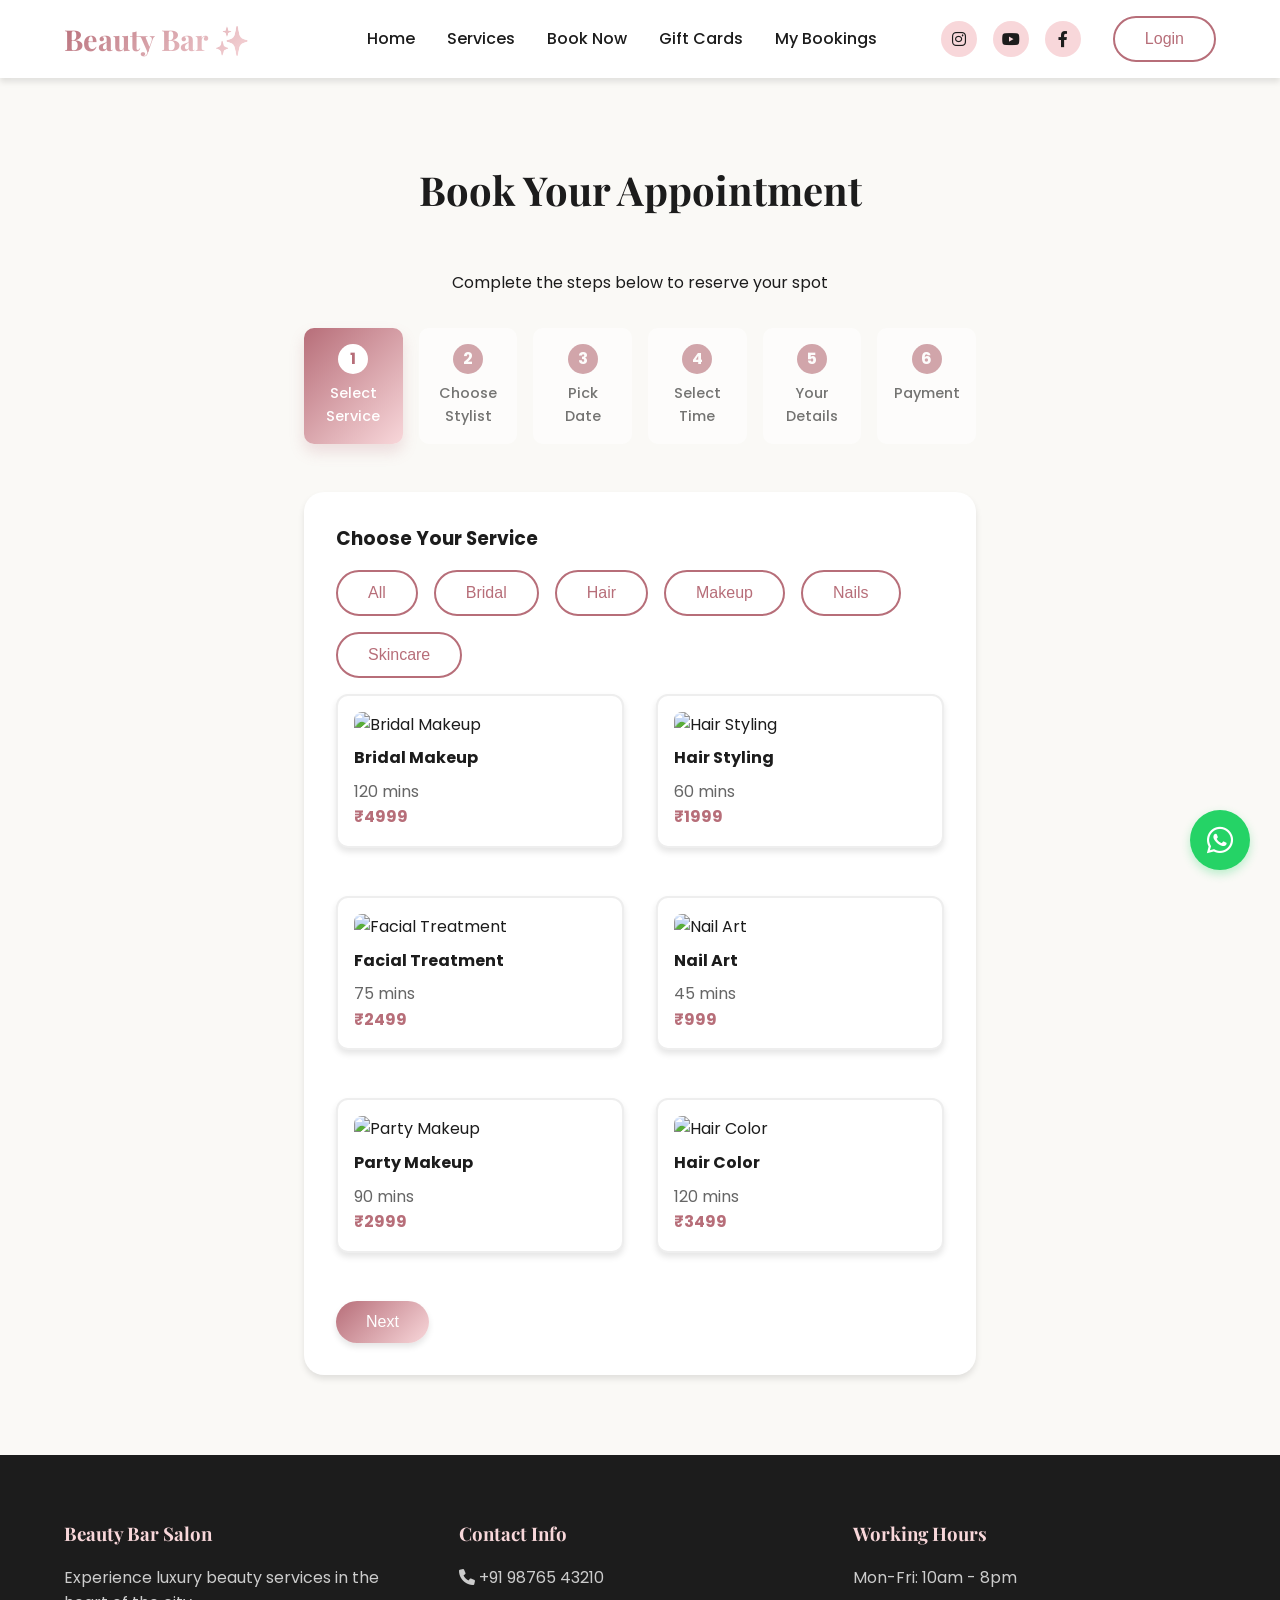
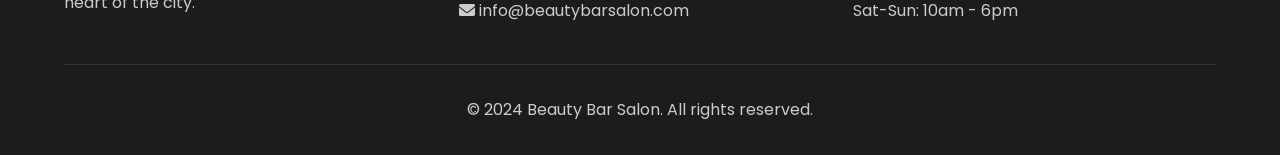
==== booking.html @ b2d7ed50 "Add booking page for appointment scheduling" ====
<!DOCTYPE html>
<html lang="en">
<head>
    <meta charset="UTF-8">
    <meta name="viewport" content="width=device-width, initial-scale=1.0">
    <title>Book Appointment - Beauty Bar Salon</title>
    <link rel="stylesheet" href="css/style.css">
    <link href="https://fonts.googleapis.com/css2?family=Playfair+Display:wght@400;700;900&family=Poppins:wght@300;400;500;600;700&display=swap" rel="stylesheet">
    <link rel="stylesheet" href="https://cdnjs.cloudflare.com/ajax/libs/font-awesome/6.0.0/css/all.min.css">
    <style>
        /* Additional booking page styles */
        .booking-steps {
            display: flex;
            justify-content: space-between;
            margin-bottom: 3rem;
            flex-wrap: wrap;
            gap: 1rem;
        }
        
        .step {
            flex: 1;
            text-align: center;
            padding: 1rem;
            background: white;
            border-radius: 10px;
            position: relative;
            cursor: pointer;
            transition: all 0.3s;
            opacity: 0.6;
        }
        
        .step.active {
            opacity: 1;
            background: var(--gradient);
            color: white;
            box-shadow: var(--shadow-hover);
        }
        
        .step.completed {
            opacity: 1;
            background: #4CAF50;
            color: white;
        }
        
        .step-number {
            width: 30px;
            height: 30px;
            background: var(--primary);
            border-radius: 50%;
            display: inline-flex;
            align-items: center;
            justify-content: center;
            margin-bottom: 0.5rem;
            color: white;
            font-weight: bold;
        }
        
        .step.active .step-number {
            background: white;
            color: var(--primary);
        }
        
        .step-title {
            font-size: 0.9rem;
            font-weight: 500;
        }
        
        .booking-content {
            background: white;
            padding: 2rem;
            border-radius: 20px;
            box-shadow: var(--shadow);
        }
        
        .step-panel {
            display: none;
        }
        
        .step-panel.active {
            display: block;
        }
        
        .service-card {
            border: 2px solid #eee;
            border-radius: 12px;
            padding: 1rem;
            margin-bottom: 1rem;
            cursor: pointer;
            transition: all 0.3s;
        }
        
        .service-card.selected {
            border-color: var(--primary);
            background: var(--secondary);
        }
        
        .service-card:hover {
            transform: translateX(5px);
            border-color: var(--primary);
        }
        
        .staff-card {
            display: flex;
            align-items: center;
            gap: 1rem;
            border: 2px solid #eee;
            border-radius: 12px;
            padding: 1rem;
            margin-bottom: 1rem;
            cursor: pointer;
            transition: all 0.3s;
        }
        
        .staff-card.selected {
            border-color: var(--primary);
            background: var(--secondary);
        }
        
        .staff-card img {
            width: 60px;
            height: 60px;
            border-radius: 50%;
            object-fit: cover;
        }
        
        .time-slots {
            display: grid;
            grid-template-columns: repeat(auto-fill, minmax(100px, 1fr));
            gap: 0.5rem;
            margin-top: 1rem;
        }
        
        .time-slot {
            padding: 10px;
            text-align: center;
            border: 1px solid #ddd;
            border-radius: 8px;
            cursor: pointer;
            transition: all 0.3s;
        }
        
        .time-slot.available {
            background: var(--secondary);
            border-color: var(--primary);
        }
        
        .time-slot.selected {
            background: var(--primary);
            color: white;
        }
        
        .time-slot.booked {
            background: #f0f0f0;
            color: #999;
            cursor: not-allowed;
            text-decoration: line-through;
        }
        
        .booking-summary {
            background: var(--secondary);
            padding: 1.5rem;
            border-radius: 12px;
            margin-top: 2rem;
        }
        
        .nav-buttons {
            display: flex;
            justify-content: space-between;
            margin-top: 2rem;
        }
        
        .calendar {
            display: grid;
            grid-template-columns: repeat(7, 1fr);
            gap: 0.5rem;
            margin-top: 1rem;
        }
        
        .calendar-day {
            text-align: center;
            padding: 10px;
            border: 1px solid #ddd;
            border-radius: 8px;
            cursor: pointer;
        }
        
        .calendar-day.disabled {
            background: #f0f0f0;
            color: #999;
            cursor: not-allowed;
        }
        
        .calendar-day.selected {
            background: var(--primary);
            color: white;
        }
        
        .calendar-day.available {
            background: var(--secondary);
            border-color: var(--primary);
        }
        
        @media (max-width: 768px) {
            .booking-steps {
                flex-direction: column;
            }
            
            .step {
                display: flex;
                align-items: center;
                gap: 1rem;
            }
            
            .staff-card {
                flex-direction: column;
                text-align: center;
            }
        }
    </style>
</head>
<body>
    <nav class="navbar">
        <a href="index.html" class="logo">Beauty Bar ✨</a>
        <div class="nav-links">
            <a href="index.html">Home</a>
            <a href="index.html#services">Services</a>
            <a href="booking.html">Book Now</a>
            <a href="gift-card.html">Gift Cards</a>
            <a href="history.html">My Bookings</a>
            <div class="social-nav">
                <a href="#" class="social-icon"><i class="fab fa-instagram"></i></a>
                <a href="#" class="social-icon"><i class="fab fa-youtube"></i></a>
                <a href="#" class="social-icon"><i class="fab fa-facebook-f"></i></a>
            </div>
            <button class="btn btn-outline" id="loginBtn">Login</button>
        </div>
    </nav>

    <a href="https://wa.me/1234567890?text=Hello%20Beauty%20Bar%20Salon%2C%20I%20want%20to%20book%20an%20appointment" class="whatsapp-float" target="_blank">
        <i class="fab fa-whatsapp"></i>
    </a>

    <section class="booking-section">
        <h2 class="section-title">Book Your Appointment</h2>
        <p style="text-align: center; margin-bottom: 2rem;">Complete the steps below to reserve your spot</p>

        <div class="booking-steps">
            <div class="step active" data-step="1">
                <div class="step-number">1</div>
                <div class="step-title">Select Service</div>
            </div>
            <div class="step" data-step="2">
                <div class="step-number">2</div>
                <div class="step-title">Choose Stylist</div>
            </div>
            <div class="step" data-step="3">
                <div class="step-number">3</div>
                <div class="step-title">Pick Date</div>
            </div>
            <div class="step" data-step="4">
                <div class="step-number">4</div>
                <div class="step-title">Select Time</div>
            </div>
            <div class="step" data-step="5">
                <div class="step-number">5</div>
                <div class="step-title">Your Details</div>
            </div>
            <div class="step" data-step="6">
                <div class="step-number">6</div>
                <div class="step-title">Payment</div>
            </div>
        </div>

        <div class="booking-content">
            <!-- Step 1: Service Selection -->
            <div class="step-panel active" id="step1">
                <h3>Choose Your Service</h3>
                <div class="service-categories" style="display: flex; gap: 1rem; margin: 1rem 0; flex-wrap: wrap;">
                    <button class="btn btn-outline category-filter active" data-category="all">All</button>
                    <button class="btn btn-outline category-filter" data-category="Bridal">Bridal</button>
                    <button class="btn btn-outline category-filter" data-category="Hair">Hair</button>
                    <button class="btn btn-outline category-filter" data-category="Makeup">Makeup</button>
                    <button class="btn btn-outline category-filter" data-category="Nails">Nails</button>
                    <button class="btn btn-outline category-filter" data-category="Skincare">Skincare</button>
                </div>
                <div id="services-list" class="services-grid"></div>
            </div>

            <!-- Step 2: Staff Selection -->
            <div class="step-panel" id="step2">
                <h3>Choose Your Stylist</h3>
                <div id="staff-list"></div>
            </div>

            <!-- Step 3: Date Selection -->
            <div class="step-panel" id="step3">
                <h3>Select Date</h3>
                <div id="calendar" class="calendar"></div>
            </div>

            <!-- Step 4: Time Selection -->
            <div class="step-panel" id="step4">
                <h3>Select Time Slot</h3>
                <div id="time-slots" class="time-slots"></div>
            </div>

            <!-- Step 5: Customer Details -->
            <div class="step-panel" id="step5">
                <h3>Your Information</h3>
                <form id="customer-form">
                    <div class="form-group">
                        <label>Full Name</label>
                        <input type="text" class="form-control" id="customer-name" required>
                    </div>
                    <div class="form-group">
                        <label>Email</label>
                        <input type="email" class="form-control" id="customer-email" required>
                    </div>
                    <div class="form-group">
                        <label>Phone Number</label>
                        <input type="tel" class="form-control" id="customer-phone" required>
                    </div>
                    <div class="form-group">
                        <label>Special Requests (Optional)</label>
                        <textarea class="form-control" id="customer-notes" rows="3"></textarea>
                    </div>
                </form>
            </div>

            <!-- Step 6: Payment & Summary -->
            <div class="step-panel" id="step6">
                <h3>Booking Summary</h3>
                <div id="booking-summary" class="booking-summary"></div>
                <div class="form-group" style="margin-top: 1rem;">
                    <label>
                        <input type="checkbox" id="terms"> I agree to the terms and conditions
                    </label>
                </div>
                <button class="btn btn-primary" id="pay-btn" style="width: 100%; margin-top: 1rem;" disabled>
                    Pay 30% Advance & Confirm Booking
                </button>
            </div>

            <div class="nav-buttons">
                <button class="btn btn-outline" id="prev-btn" style="display: none;">Previous</button>
                <button class="btn btn-primary" id="next-btn">Next</button>
            </div>
        </div>
    </section>

    <footer class="footer">
        <div class="footer-content">
            <div class="footer-section">
                <h3>Beauty Bar Salon</h3>
                <p>Experience luxury beauty services in the heart of the city.</p>
            </div>
            <div class="footer-section">
                <h3>Contact Info</h3>
                <p><i class="fas fa-phone"></i> +91 98765 43210</p>
                <p><i class="fas fa-envelope"></i> info@beautybarsalon.com</p>
            </div>
            <div class="footer-section">
                <h3>Working Hours</h3>
                <p>Mon-Fri: 10am - 8pm</p>
                <p>Sat-Sun: 10am - 6pm</p>
            </div>
        </div>
        <div class="copyright">
            <p>&copy; 2024 Beauty Bar Salon. All rights reserved.</p>
        </div>
    </footer>

    <script>
        // Sample Data
        const services = [
            { id: 1, name: "Bridal Makeup", category: "Bridal", price: 4999, duration: 120, image: "https://images.unsplash.com/photo-1487412720507-e7ab37603c6f?w=400" },
            { id: 2, name: "Hair Styling", category: "Hair", price: 1999, duration: 60, image: "https://images.unsplash.com/photo-1562322140-8baeececf3df?w=400" },
            { id: 3, name: "Facial Treatment", category: "Skincare", price: 2499, duration: 75, image: "https://images.unsplash.com/photo-1570172619644-dfd03ed5d881?w=400" },
            { id: 4, name: "Nail Art", category: "Nails", price: 999, duration: 45, image: "https://images.unsplash.com/photo-1604654894610-df63bc536371?w=400" },
            { id: 5, name: "Party Makeup", category: "Makeup", price: 2999, duration: 90, image: "https://images.unsplash.com/photo-1531746020798-e6953c6e8e04?w=400" },
            { id: 6, name: "Hair Color", category: "Hair", price: 3499, duration: 120, image: "https://images.unsplash.com/photo-1519699047748-de8e457a634e?w=400" }
        ];

        const staff = [
            { id: 1, name: "Priya Sharma", position: "Senior Makeup Artist", specialty: "Bridal", image: "https://images.unsplash.com/photo-1494790108777-223fd4f5603d?w=200", services: [1, 5] },
            { id: 2, name: "Anjali Desai", position: "Hair Stylist", specialty: "Hair Color", image: "https://images.unsplash.com/photo-1534528741775-53994a69daeb?w=200", services: [2, 6] },
            { id: 3, name: "Meera Kapoor", position: "Skincare Expert", specialty: "Facial", image: "https://images.unsplash.com/photo-1517365830460-955ce3ccd263?w=200", services: [3] },
            { id: 4, name: "Riya Mehta", position: "Nail Artist", specialty: "Nail Art", image: "https://images.unsplash.com/photo-1438761681033-6461ffad8d80?w=200", services: [4] }
        ];

        let bookingData = {
            service: null,
            staff: null,
            date: null,
            time: null,
            customer: null
        };

        let currentStep = 1;

        // Load services
        function loadServices(category = 'all') {
            const filtered = category === 'all' ? services : services.filter(s => s.category === category);
            const container = document.getElementById('services-list');
            container.innerHTML = filtered.map(service => `
                <div class="service-card" onclick="selectService(${service.id})" data-id="${service.id}">
                    <img src="${service.image}" alt="${service.name}" style="width: 100%; height: 200px; object-fit: cover; border-radius: 8px;">
                    <h4 style="margin: 0.5rem 0;">${service.name}</h4>
                    <p style="color: #666;">${service.duration} mins</p>
                    <p style="color: var(--primary); font-weight: bold;">₹${service.price}</p>
                </div>
            `).join('');
        }

        function selectService(serviceId) {
            bookingData.service = services.find(s => s.id === serviceId);
            document.querySelectorAll('.service-card').forEach(card => {
                card.classList.remove('selected');
                if (card.dataset.id == serviceId) card.classList.add('selected');
            });
        }

        // Load staff
        function loadStaff() {
            const container = document.getElementById('staff-list');
            container.innerHTML = staff.map(s => `
                <div class="staff-card" onclick="selectStaff(${s.id})" data-id="${s.id}">
                    <img src="${s.image}" alt="${s.name}">
                    <div>
                        <h4>${s.name}</h4>
                        <p>${s.position}</p>
                        <p style="color: var(--primary);">Specialty: ${s.specialty}</p>
                    </div>
                </div>
            `).join('');
        }

        function selectStaff(staffId) {
            bookingData.staff = staff.find(s => s.id === staffId);
            document.querySelectorAll('.staff-card').forEach(card => {
                card.classList.remove('selected');
                if (card.dataset.id == staffId) card.classList.add('selected');
            });
        }

        // Load calendar
        function loadCalendar() {
            const today = new Date();
            const daysInMonth = new Date(today.getFullYear(), today.getMonth() + 1, 0).getDate();
            const firstDay = new Date(today.getFullYear(), today.getMonth(), 1).getDay();
            
            let calendarHTML = '';
            const weekdays = ['Sun', 'Mon', 'Tue', 'Wed', 'Thu', 'Fri', 'Sat'];
            weekdays.forEach(day => {
                calendarHTML += `<div style="text-align: center; font-weight: bold;">${day}</div>`;
            });
            
            for (let i = 0; i < firstDay; i++) {
                calendarHTML += `<div></div>`;
            }
            
            for (let day = 1; day <= daysInMonth; day++) {
                const date = new Date(today.getFullYear(), today.getMonth(), day);
                const isPast = date < new Date().setHours(0,0,0,0);
                calendarHTML += `
                    <div class="calendar-day ${isPast ? 'disabled' : 'available'}" onclick="${!isPast ? `selectDate(${day})` : ''}">
                        ${day}
                    </div>
                `;
            }
            
            document.getElementById('calendar').innerHTML = calendarHTML;
        }

        function selectDate(day) {
            bookingData.date = new Date(new Date().getFullYear(), new Date().getMonth(), day);
            document.querySelectorAll('.calendar-day').forEach(dayEl => {
                dayEl.classList.remove('selected');
                if (dayEl.innerText == day) dayEl.classList.add('selected');
            });
            loadTimeSlots();
        }

        // Load time slots
        function loadTimeSlots() {
            const slots = ['10:00 AM', '11:00 AM', '12:00 PM', '1:00 PM', '2:00 PM', '3:00 PM', '4:00 PM', '5:00 PM', '6:00 PM', '7:00 PM'];
            const container = document.getElementById('time-slots');
            container.innerHTML = slots.map(slot => `
                <div class="time-slot available" onclick="selectTime('${slot}')">${slot}</div>
            `).join('');
        }

        function selectTime(time) {
            bookingData.time = time;
            document.querySelectorAll('.time-slot').forEach(slot => {
                slot.classList.remove('selected');
                if (slot.innerText === time) slot.classList.add('selected');
            });
        }

        // Update summary
        function updateSummary() {
            const summary = document.getElementById('booking-summary');
            if (!bookingData.service) return;
            
            const advanceAmount = bookingData.service.price * 0.3;
            summary.innerHTML = `
                <h4>Booking Details</h4>
                <p><strong>Service:</strong> ${bookingData.service.name}</p>
                <p><strong>Staff:</strong> ${bookingData.staff?.name || 'Not selected'}</p>
                <p><strong>Date:</strong> ${bookingData.date?.toLocaleDateString() || 'Not selected'}</p>
                <p><strong>Time:</strong> ${bookingData.time || 'Not selected'}</p>
                <hr>
                <p><strong>Total Amount:</strong> ₹${bookingData.service.price}</p>
                <p><strong>Advance (30%):</strong> ₹${advanceAmount}</p>
                <p><strong>Balance at Salon:</strong> ₹${bookingData.service.price - advanceAmount}</p>
            `;
        }

        // Navigation
        function updateSteps() {
            document.querySelectorAll('.step').forEach((step, index) => {
                if (index + 1 === currentStep) {
                    step.classList.add('active');
                    step.classList.remove('completed');
                } else if (index + 1 < currentStep) {
                    step.classList.add('completed');
                    step.classList.remove('active');
                } else {
                    step.classList.remove('active', 'completed');
                }
            });
            
            document.querySelectorAll('.step-panel').forEach((panel, index) => {
                if (index + 1 === currentStep) {
                    panel.classList.add('active');
                } else {
                    panel.classList.remove('active');
                }
            });
            
            document.getElementById('prev-btn').style.display = currentStep === 1 ? 'none' : 'inline-block';
            document.getElementById('next-btn').innerText = currentStep === 6 ? 'Complete Booking' : 'Next';
        }

        function nextStep() {
            // Validate current step
            if (currentStep === 1 && !bookingData.service) {
                alert('Please select a service');
                return;
            }
            if (currentStep === 2 && !bookingData.staff) {
                alert('Please select a stylist');
                return;
            }
            if (currentStep === 3 && !bookingData.date) {
                alert('Please select a date');
                return;
            }
            if (currentStep === 4 && !bookingData.time) {
                alert('Please select a time');
                return;
            }
            if (currentStep === 5) {
                const name = document.getElementById('customer-name').value;
                const email = document.getElementById('customer-email').value;
                const phone = document.getElementById('customer-phone').value;
                if (!name || !email || !phone) {
                    alert('Please fill all details');
                    return;
                }
                bookingData.customer = { name, email, phone, notes: document.getElementById('customer-notes').value };
                updateSummary();
            }
            
            if (currentStep < 6) {
                currentStep++;
                updateSteps();
            } else {
                // Process payment
                const terms = document.getElementById('terms').checked;
                if (!terms) {
                    alert('Please accept terms and conditions');
                    return;
                }
                alert('Proceeding to payment with Razorpay...');
                // Here you would integrate Razorpay
            }
        }

        function prevStep() {
            if (currentStep > 1) {
                currentStep--;
                updateSteps();
            }
        }

        // Category filters
        document.querySelectorAll('.category-filter').forEach(btn => {
            btn.addEventListener('click', () => {
                document.querySelectorAll('.category-filter').forEach(b => b.classList.remove('active'));
                btn.classList.add('active');
                loadServices(btn.dataset.category);
            });
        });

        // Initialize
        loadServices();
        loadStaff();
        loadCalendar();
        updateSteps();
        
        document.getElementById('next-btn').onclick = nextStep;
        document.getElementById('prev-btn').onclick = prevStep;
    </script>
</body>
</html>
---- css/style.css ----
/* Luxury Rose Gold Theme - Beauty Bar Salon */
:root {
    --primary: #B76E79;
    --primary-dark: #9e5a64;
    --secondary: #F8D7DA;
    --dark: #1C1C1C;
    --light: #FAF9F6;
    --white: #FFFFFF;
    --shadow: 0 4px 6px rgba(0, 0, 0, 0.1);
    --shadow-hover: 0 8px 15px rgba(183, 110, 121, 0.2);
    --gradient: linear-gradient(135deg, #B76E79, #F8D7DA);
    --font-heading: 'Playfair Display', serif;
    --font-body: 'Poppins', sans-serif;
  
}
/* FULL WIDTH FIX */
* {
    margin: 0;
    padding: 0;
    box-sizing: border-box;
}

html, body {
    width: 100%;
    max-width: 100vw;
    overflow-x: hidden;
    margin: 0;
    padding: 0;
}

body {
    width: 100%;
    min-height: 100vh;
}

/* If you have any container class, ensure it's full width */
.container, .main-container, .wrapper, #root, .app {
    width: 100%;
    max-width: 100%;
    margin: 0;
    padding: 0;
}
/* Add at the beginning of your CSS file, after :root */
html, body {
    width: 100%;
    overflow-x: hidden;
}

body {
    width: 100%;
    min-height: 100vh;
    margin: 0;
    padding: 0;
}

/* Ensure all main containers use full width */
.navbar,
.hero,
.services,
.booking-section,
.gallery-section,
.team-section,
.testimonials,
.instagram-feed,
.awards-section,
.video-tour,
.love-counter,
.newsletter,
.footer {
    width: 100%;
}

/* If you have a main wrapper, ensure it's full width */
main, .app, #root {
    width: 100%;
    overflow-x: hidden;
}
/* FULL WIDTH FIX */
* {
    margin: 0;
    padding: 0;
    box-sizing: border-box;
}

html, body {
    width: 100%;
    max-width: 100vw;
    overflow-x: hidden;
    margin: 0;
    padding: 0;
}

body {
    width: 100%;
    min-height: 100vh;
}

/* If you have any container class, ensure it's full width */
.container, .main-container, .wrapper, #root, .app {
    width: 100%;
    max-width: 100%;
    margin: 0;
    padding: 0;
}
/* Add to existing style.css */

/* Image Gallery Styles */
.gallery-section {
    padding: 5rem 5%;
    background: linear-gradient(135deg, #fff 0%, var(--secondary) 100%);
}

.gallery-grid {
    display: grid;
    grid-template-columns: repeat(auto-fit, minmax(300px, 1fr));
    gap: 1.5rem;
    margin-top: 3rem;
}

.gallery-item {
    position: relative;
    border-radius: 15px;
    overflow: hidden;
    box-shadow: var(--shadow);
    cursor: pointer;
    height: 300px;
}

.gallery-item img {
    width: 100%;
    height: 100%;
    object-fit: cover;
    transition: transform 0.5s ease;
}

.gallery-item:hover img {
    transform: scale(1.1);
}

.gallery-overlay {
    position: absolute;
    bottom: 0;
    left: 0;
    right: 0;
    background: linear-gradient(to top, rgba(0,0,0,0.8), transparent);
    color: white;
    padding: 2rem 1rem 1rem;
    transform: translateY(100%);
    transition: transform 0.3s ease;
}

.gallery-item:hover .gallery-overlay {
    transform: translateY(0);
}

.gallery-overlay h3 {
    font-family: var(--font-heading);
    font-size: 1.2rem;
    margin-bottom: 0.5rem;
}

.gallery-overlay p {
    font-size: 0.9rem;
    opacity: 0.9;
}

/* Before/After Slider */
.before-after-section {
    padding: 5rem 5%;
    background: var(--white);
}

.before-after-container {
    display: grid;
    grid-template-columns: repeat(auto-fit, minmax(300px, 1fr));
    gap: 2rem;
    margin-top: 3rem;
}

.comparison-slider {
    position: relative;
    width: 100%;
    height: 400px;
    border-radius: 15px;
    overflow: hidden;
    box-shadow: var(--shadow-hover);
}

.comparison-image {
    position: absolute;
    width: 100%;
    height: 100%;
    object-fit: cover;
}

.comparison-image.before {
    clip-path: polygon(0 0, 50% 0, 50% 100%, 0 100%);
}

.comparison-image.after {
    clip-path: polygon(50% 0, 100% 0, 100% 100%, 50% 100%);
}

.slider-handle {
    position: absolute;
    left: 50%;
    top: 0;
    bottom: 0;
    width: 4px;
    background: var(--primary);
    transform: translateX(-50%);
    cursor: ew-resize;
}

.slider-handle::after {
    content: '';
    position: absolute;
    left: 50%;
    top: 50%;
    transform: translate(-50%, -50%);
    width: 40px;
    height: 40px;
    background: var(--primary);
    border-radius: 50%;
    box-shadow: 0 2px 10px rgba(0,0,0,0.2);
}

/* Team Section */
.team-section {
    padding: 5rem 5%;
    background: linear-gradient(135deg, var(--secondary) 0%, #fff 100%);
}

.team-grid {
    display: grid;
    grid-template-columns: repeat(auto-fit, minmax(280px, 1fr));
    gap: 2rem;
    margin-top: 3rem;
}

.team-card {
    background: var(--white);
    border-radius: 15px;
    overflow: hidden;
    box-shadow: var(--shadow);
    transition: all 0.3s;
    text-align: center;
}

.team-card:hover {
    transform: translateY(-5px);
    box-shadow: var(--shadow-hover);
}

.team-image {
    width: 100%;
    height: 320px;
    object-fit: cover;
    transition: transform 0.3s;
}

.team-card:hover .team-image {
    transform: scale(1.05);
}

.team-info {
    padding: 1.5rem;
}

.team-info h3 {
    font-family: var(--font-heading);
    font-size: 1.3rem;
    margin-bottom: 0.3rem;
    color: var(--dark);
}

.team-info .position {
    color: var(--primary);
    font-weight: 600;
    margin-bottom: 0.5rem;
}

.team-info .specialty {
    color: #666;
    font-size: 0.9rem;
    margin-bottom: 1rem;
}

.team-social {
    display: flex;
    justify-content: center;
    gap: 1rem;
    margin-top: 1rem;
}

.team-social a {
    width: 36px;
    height: 36px;
    border-radius: 50%;
    background: var(--secondary);
    color: var(--primary);
    display: flex;
    align-items: center;
    justify-content: center;
    text-decoration: none;
    transition: all 0.3s;
}

.team-social a:hover {
    background: var(--primary);
    color: var(--white);
}

/* Testimonials Section */
.testimonials {
    padding: 5rem 5%;
    background: var(--white);
    position: relative;
    overflow: hidden;
}

.testimonials::before {
    content: '"';
    position: absolute;
    top: -50px;
    left: 50%;
    transform: translateX(-50%);
    font-size: 300px;
    font-family: var(--font-heading);
    color: rgba(183, 110, 121, 0.1);
    z-index: 0;
}

.testimonials-slider {
    position: relative;
    max-width: 800px;
    margin: 3rem auto 0;
    z-index: 1;
}

.testimonial-card {
    background: linear-gradient(135deg, #fff, var(--secondary));
    padding: 2.5rem;
    border-radius: 20px;
    box-shadow: var(--shadow);
    text-align: center;
    margin: 1rem;
}

.testimonial-image {
    width: 100px;
    height: 100px;
    border-radius: 50%;
    object-fit: cover;
    margin: 0 auto 1.5rem;
    border: 4px solid var(--primary);
}

.testimonial-text {
    font-size: 1.1rem;
    line-height: 1.8;
    color: #555;
    font-style: italic;
    margin-bottom: 1.5rem;
}

.testimonial-author {
    font-weight: 600;
    color: var(--primary);
    font-size: 1.1rem;
}

.testimonial-role {
    color: #666;
    font-size: 0.9rem;
    margin-top: 0.3rem;
}

.testimonial-rating {
    color: #FFD700;
    margin-bottom: 1rem;
    font-size: 1.2rem;
}

/* Instagram Feed Section */
.instagram-feed {
    padding: 5rem 5%;
    background: linear-gradient(135deg, #fff 0%, var(--secondary) 100%);
}

.instagram-grid {
    display: grid;
    grid-template-columns: repeat(auto-fit, minmax(200px, 1fr));
    gap: 1rem;
    margin-top: 3rem;
}

.instagram-item {
    position: relative;
    border-radius: 10px;
    overflow: hidden;
    aspect-ratio: 1;
    cursor: pointer;
}

.instagram-item img {
    width: 100%;
    height: 100%;
    object-fit: cover;
    transition: transform 0.3s;
}

.instagram-item:hover img {
    transform: scale(1.1);
}

.instagram-overlay {
    position: absolute;
    top: 0;
    left: 0;
    right: 0;
    bottom: 0;
    background: rgba(183, 110, 121, 0.8);
    display: flex;
    align-items: center;
    justify-content: center;
    opacity: 0;
    transition: opacity 0.3s;
    color: white;
    font-size: 1.5rem;
    gap: 1rem;
}

.instagram-item:hover .instagram-overlay {
    opacity: 1;
}

/* Awards Section */
.awards-section {
    padding: 4rem 5%;
    background: var(--dark);
    color: var(--white);
}

.awards-grid {
    display: grid;
    grid-template-columns: repeat(auto-fit, minmax(150px, 1fr));
    gap: 2rem;
    align-items: center;
    margin-top: 2rem;
}

.award-item {
    text-align: center;
    padding: 1rem;
}

.award-item img {
    width: 80px;
    height: 80px;
    filter: brightness(0) invert(1);
    opacity: 0.8;
    transition: opacity 0.3s;
}

.award-item:hover img {
    opacity: 1;
}

.award-item p {
    margin-top: 0.5rem;
    font-size: 0.9rem;
    color: var(--secondary);
}

/* Video Tour Section */
.video-tour {
    padding: 5rem 5%;
    background: var(--white);
}

.video-container {
    position: relative;
    max-width: 1000px;
    margin: 3rem auto 0;
    border-radius: 20px;
    overflow: hidden;
    box-shadow: var(--shadow-hover);
}

.video-container video {
    width: 100%;
    display: block;
}

.video-overlay {
    position: absolute;
    top: 0;
    left: 0;
    right: 0;
    bottom: 0;
    background: rgba(0,0,0,0.3);
    display: flex;
    align-items: center;
    justify-content: center;
    transition: background 0.3s;
}

.play-button {
    width: 80px;
    height: 80px;
    background: var(--primary);
    border-radius: 50%;
    display: flex;
    align-items: center;
    justify-content: center;
    color: white;
    font-size: 2rem;
    cursor: pointer;
    transition: all 0.3s;
    box-shadow: 0 4px 15px rgba(0,0,0,0.3);
}

.video-overlay:hover {
    background: rgba(0,0,0,0.5);
}

.video-overlay:hover .play-button {
    transform: scale(1.1);
    background: var(--primary-dark);
}

/* Client Love Counter */
.love-counter {
    background: var(--gradient);
    padding: 4rem 5%;
    color: var(--white);
    text-align: center;
}

.counter-grid {
    display: grid;
    grid-template-columns: repeat(auto-fit, minmax(200px, 1fr));
    gap: 2rem;
    max-width: 1000px;
    margin: 0 auto;
}

.counter-item {
    padding: 1.5rem;
}

.counter-number {
    font-size: 3.5rem;
    font-weight: 700;
    font-family: var(--font-heading);
    margin-bottom: 0.5rem;
}

.counter-label {
    font-size: 1.1rem;
    opacity: 0.9;
}

/* Newsletter Section */
.newsletter {
    padding: 4rem 5%;
    background: var(--white);
    text-align: center;
}

.newsletter-box {
    max-width: 600px;
    margin: 0 auto;
    padding: 3rem;
    background: linear-gradient(135deg, var(--secondary), #fff);
    border-radius: 20px;
    box-shadow: var(--shadow);
}

.newsletter h3 {
    font-family: var(--font-heading);
    font-size: 2rem;
    margin-bottom: 1rem;
    color: var(--dark);
}

.newsletter p {
    margin-bottom: 2rem;
    color: #666;
}

.newsletter-form {
    display: flex;
    gap: 1rem;
    max-width: 500px;
    margin: 0 auto;
}

.newsletter-input {
    flex: 1;
    padding: 12px 20px;
    border: 2px solid transparent;
    border-radius: 30px;
    font-size: 1rem;
    transition: all 0.3s;
}

.newsletter-input:focus {
    outline: none;
    border-color: var(--primary);
    box-shadow: 0 0 0 3px rgba(183, 110, 121, 0.1);
}

/* Lightbox Modal */
.lightbox {
    display: none;
    position: fixed;
    top: 0;
    left: 0;
    right: 0;
    bottom: 0;
    background: rgba(0,0,0,0.9);
    z-index: 3000;
    align-items: center;
    justify-content: center;
}

.lightbox.active {
    display: flex;
}

.lightbox-content {
    max-width: 90%;
    max-height: 90%;
    position: relative;
}

.lightbox-content img {
    max-width: 100%;
    max-height: 90vh;
    border-radius: 10px;
}

.lightbox-close {
    position: absolute;
    top: -40px;
    right: 0;
    color: white;
    font-size: 2rem;
    cursor: pointer;
}

.lightbox-prev,
.lightbox-next {
    position: absolute;
    top: 50%;
    transform: translateY(-50%);
    color: white;
    font-size: 3rem;
    cursor: pointer;
    padding: 1rem;
    background: rgba(0,0,0,0.5);
    border-radius: 50%;
    width: 60px;
    height: 60px;
    display: flex;
    align-items: center;
    justify-content: center;
    transition: background 0.3s;
}

.lightbox-prev:hover,
.lightbox-next:hover {
    background: var(--primary);
}

.lightbox-prev {
    left: 20px;
}

.lightbox-next {
    right: 20px;
}

.lightbox-counter {
    position: absolute;
    bottom: -30px;
    left: 50%;
    transform: translateX(-50%);
    color: white;
    font-size: 1rem;
}

* {
    margin: 0;
    padding: 0;
    box-sizing: border-box;
}

body {
    font-family: var(--font-body);
    background-color: var(--light);
    color: var(--dark);
    line-height: 1.6;
}

/* Navbar Styles */
.navbar {
    background: var(--white);
    padding: 1rem 5%;
    box-shadow: var(--shadow);
    position: sticky;
    top: 0;
    z-index: 1000;
    display: flex;
    justify-content: space-between;
    align-items: center;
}

.logo {
    font-family: var(--font-heading);
    font-size: 1.8rem;
    font-weight: 700;
    background: var(--gradient);
    -webkit-background-clip: text;
    -webkit-text-fill-color: transparent;
    text-decoration: none;
}

.nav-links {
    display: flex;
    gap: 2rem;
    align-items: center;
}

.nav-links a {
    text-decoration: none;
    color: var(--dark);
    font-weight: 500;
    transition: color 0.3s;
}

.nav-links a:hover {
    color: var(--primary);
}

/* Social Icons in Navbar */
.social-nav {
    display: flex;
    gap: 1rem;
    margin-left: 2rem;
}

.social-icon {
    width: 36px;
    height: 36px;
    border-radius: 50%;
    display: flex;
    align-items: center;
    justify-content: center;
    background: var(--secondary);
    color: var(--primary);
    text-decoration: none;
    transition: all 0.3s;
}

.social-icon:hover {
    background: var(--primary);
    color: var(--white);
    transform: translateY(-2px);
}

/* Floating WhatsApp Button */
.whatsapp-float {
    position: fixed;
    bottom: 30px;
    right: 30px;
    background: #25D366;
    color: white;
    width: 60px;
    height: 60px;
    border-radius: 50%;
    display: flex;
    align-items: center;
    justify-content: center;
    font-size: 30px;
    box-shadow: 0 4px 10px rgba(37, 211, 102, 0.3);
    cursor: pointer;
    transition: all 0.3s;
    z-index: 999;
    text-decoration: none;
}

.whatsapp-float:hover {
    transform: scale(1.1);
    box-shadow: 0 6px 15px rgba(37, 211, 102, 0.4);
}

/* Buttons */
.btn {
    padding: 12px 30px;
    border: none;
    border-radius: 30px;
    font-size: 1rem;
    font-weight: 500;
    cursor: pointer;
    transition: all 0.3s;
    text-decoration: none;
    display: inline-block;
}

.btn-primary {
    background: var(--gradient);
    color: var(--white);
    box-shadow: var(--shadow);
}

.btn-primary:hover {
    transform: translateY(-2px);
    box-shadow: var(--shadow-hover);
}

.btn-outline {
    background: transparent;
    border: 2px solid var(--primary);
    color: var(--primary);
}

.btn-outline:hover {
    background: var(--primary);
    color: var(--white);
}

/* Hero Section */
.hero {
    background: linear-gradient(135deg, rgba(183, 110, 121, 0.1), rgba(248, 215, 218, 0.2));
    min-height: 80vh;
    display: flex;
    align-items: center;
    padding: 0 5%;
}

.hero-content {
    flex: 1;
}

.hero-content h1 {
    font-family: var(--font-heading);
    font-size: 3.5rem;
    margin-bottom: 1rem;
    color: var(--dark);
}

.hero-content p {
    font-size: 1.2rem;
    margin-bottom: 2rem;
    color: #666;
}

.hero-image {
    flex: 1;
    text-align: center;
}

/* Service Cards */
.services {
    padding: 5rem 5%;
}

.section-title {
    font-family: var(--font-heading);
    font-size: 2.5rem;
    text-align: center;
    margin-bottom: 3rem;
    color: var(--dark);
}

.services-grid {
    display: grid;
    grid-template-columns: repeat(auto-fit, minmax(280px, 1fr));
    gap: 2rem;
}

.service-card {
    background: var(--white);
    border-radius: 15px;
    overflow: hidden;
    box-shadow: var(--shadow);
    transition: all 0.3s;
}

.service-card:hover {
    transform: translateY(-5px);
    box-shadow: var(--shadow-hover);
}

.service-image {
    width: 100%;
    height: 200px;
    object-fit: cover;
}

.service-content {
    padding: 1.5rem;
}

.service-category {
    color: var(--primary);
    font-size: 0.9rem;
    font-weight: 600;
    text-transform: uppercase;
    margin-bottom: 0.5rem;
}

.service-title {
    font-size: 1.3rem;
    margin-bottom: 0.5rem;
}

.service-price {
    font-size: 1.2rem;
    font-weight: 600;
    color: var(--primary);
    margin-bottom: 1rem;
}

/* Booking Form */
.booking-section {
    padding: 5rem 5%;
    max-width: 800px;
    margin: 0 auto;
}

.booking-form {
    background: var(--white);
    padding: 3rem;
    border-radius: 20px;
    box-shadow: var(--shadow);
}

.form-group {
    margin-bottom: 1.5rem;
}

.form-group label {
    display: block;
    margin-bottom: 0.5rem;
    font-weight: 500;
    color: var(--dark);
}

.form-control {
    width: 100%;
    padding: 12px;
    border: 1px solid #ddd;
    border-radius: 8px;
    font-size: 1rem;
    transition: all 0.3s;
}

.form-control:focus {
    outline: none;
    border-color: var(--primary);
    box-shadow: 0 0 0 2px rgba(183, 110, 121, 0.1);
}

/* Time Slots */
.time-slots {
    display: grid;
    grid-template-columns: repeat(auto-fill, minmax(100px, 1fr));
    gap: 10px;
    margin-top: 1rem;
}

.time-slot {
    padding: 10px;
    text-align: center;
    border: 1px solid #ddd;
    border-radius: 8px;
    cursor: pointer;
    transition: all 0.3s;
}

.time-slot.available {
    background: var(--secondary);
    border-color: var(--primary);
}

.time-slot.selected {
    background: var(--primary);
    color: var(--white);
}

.time-slot.booked {
    background: #f0f0f0;
    color: #999;
    cursor: not-allowed;
    text-decoration: line-through;
}

/* Admin Dashboard */
.admin-container {
    display: flex;
    min-height: 100vh;
}

.admin-sidebar {
    width: 280px;
    background: var(--dark);
    color: var(--white);
    padding: 2rem;
}

.admin-main {
    flex: 1;
    padding: 2rem;
    background: var(--light);
}

.stats-grid {
    display: grid;
    grid-template-columns: repeat(auto-fit, minmax(240px, 1fr));
    gap: 1.5rem;
    margin-bottom: 2rem;
}

.stat-card {
    background: var(--white);
    padding: 1.5rem;
    border-radius: 12px;
    box-shadow: var(--shadow);
}

.stat-card h3 {
    color: #666;
    font-size: 0.9rem;
    text-transform: uppercase;
    margin-bottom: 0.5rem;
}

.stat-card .value {
    font-size: 2rem;
    font-weight: 600;
    color: var(--primary);
}

/* Footer */
.footer {
    background: var(--dark);
    color: var(--white);
    padding: 4rem 5% 2rem;
}

.footer-content {
    display: grid;
    grid-template-columns: repeat(auto-fit, minmax(250px, 1fr));
    gap: 2rem;
    margin-bottom: 2rem;
}

.footer-section h3 {
    font-family: var(--font-heading);
    margin-bottom: 1rem;
    color: var(--secondary);
}

.footer-section p {
    margin-bottom: 0.5rem;
    color: #ccc;
}

.footer-social {
    display: flex;
    gap: 1rem;
    margin-top: 1rem;
}

.footer-social a {
    color: var(--white);
    font-size: 1.5rem;
    transition: color 0.3s;
}

.footer-social a:hover {
    color: var(--primary);
}

.copyright {
    text-align: center;
    padding-top: 2rem;
    border-top: 1px solid #333;
    color: #ccc;
}

/* Google Login Button */
.google-login {
    display: flex;
    align-items: center;
    justify-content: center;
    gap: 10px;
    width: 100%;
    padding: 12px;
    background: var(--white);
    border: 2px solid #ddd;
    border-radius: 8px;
    cursor: pointer;
    transition: all 0.3s;
    margin: 1rem 0;
}

.google-login:hover {
    border-color: var(--primary);
    background: var(--secondary);
}

.google-login img {
    width: 20px;
    height: 20px;
}

/* Loading Spinner */
.spinner {
    border: 3px solid var(--secondary);
    border-top: 3px solid var(--primary);
    border-radius: 50%;
    width: 40px;
    height: 40px;
    animation: spin 1s linear infinite;
    margin: 20px auto;
}

@keyframes spin {
    0% { transform: rotate(0deg); }
    100% { transform: rotate(360deg); }
}

/* Modal */
.modal {
    display: none;
    position: fixed;
    top: 0;
    left: 0;
    width: 100%;
    height: 100%;
    background: rgba(0, 0, 0, 0.5);
    z-index: 2000;
    justify-content: center;
    align-items: center;
}

.modal.active {
    display: flex;
}

.modal-content {
    background: var(--white);
    padding: 2rem;
    border-radius: 15px;
    max-width: 400px;
    width: 90%;
    position: relative;
}

.close-modal {
    position: absolute;
    top: 1rem;
    right: 1rem;
    font-size: 1.5rem;
    cursor: pointer;
    color: #666;
}

.close-modal:hover {
    color: var(--primary);
}

/* Responsive Design */
@media (max-width: 768px) {
    .navbar {
        flex-direction: column;
        gap: 1rem;
    }
    
    .nav-links {
        flex-direction: column;
        gap: 1rem;
    }
    
    .hero {
        flex-direction: column;
        text-align: center;
        padding-top: 2rem;
    }
    
    .hero-content h1 {
        font-size: 2.5rem;
    }
    
    .booking-form {
        padding: 1.5rem;
    }
    
    .admin-container {
        flex-direction: column;
    }
    
    .admin-sidebar {
        width: 100%;
    }
}

/* Toast Notifications */
.toast {
    position: fixed;
    top: 20px;
    right: 20px;
    padding: 1rem 1.5rem;
    background: var(--white);
    color: var(--dark);
    border-radius: 8px;
    box-shadow: 0 4px 12px rgba(0,0,0,0.15);
    display: flex;
    align-items: center;
    gap: 10px;
    z-index: 3000;
    animation: slideIn 0.3s;
}

.toast.success {
    border-left: 4px solid #4CAF50;
}

.toast.error {
    border-left: 4px solid #f44336;
}

.toast.info {
    border-left: 4px solid var(--primary);
}

@keyframes slideIn {
    from {
        transform: translateX(100%);
        opacity: 0;
    }
    to {
        transform: translateX(0);
        opacity: 1;
    }
}
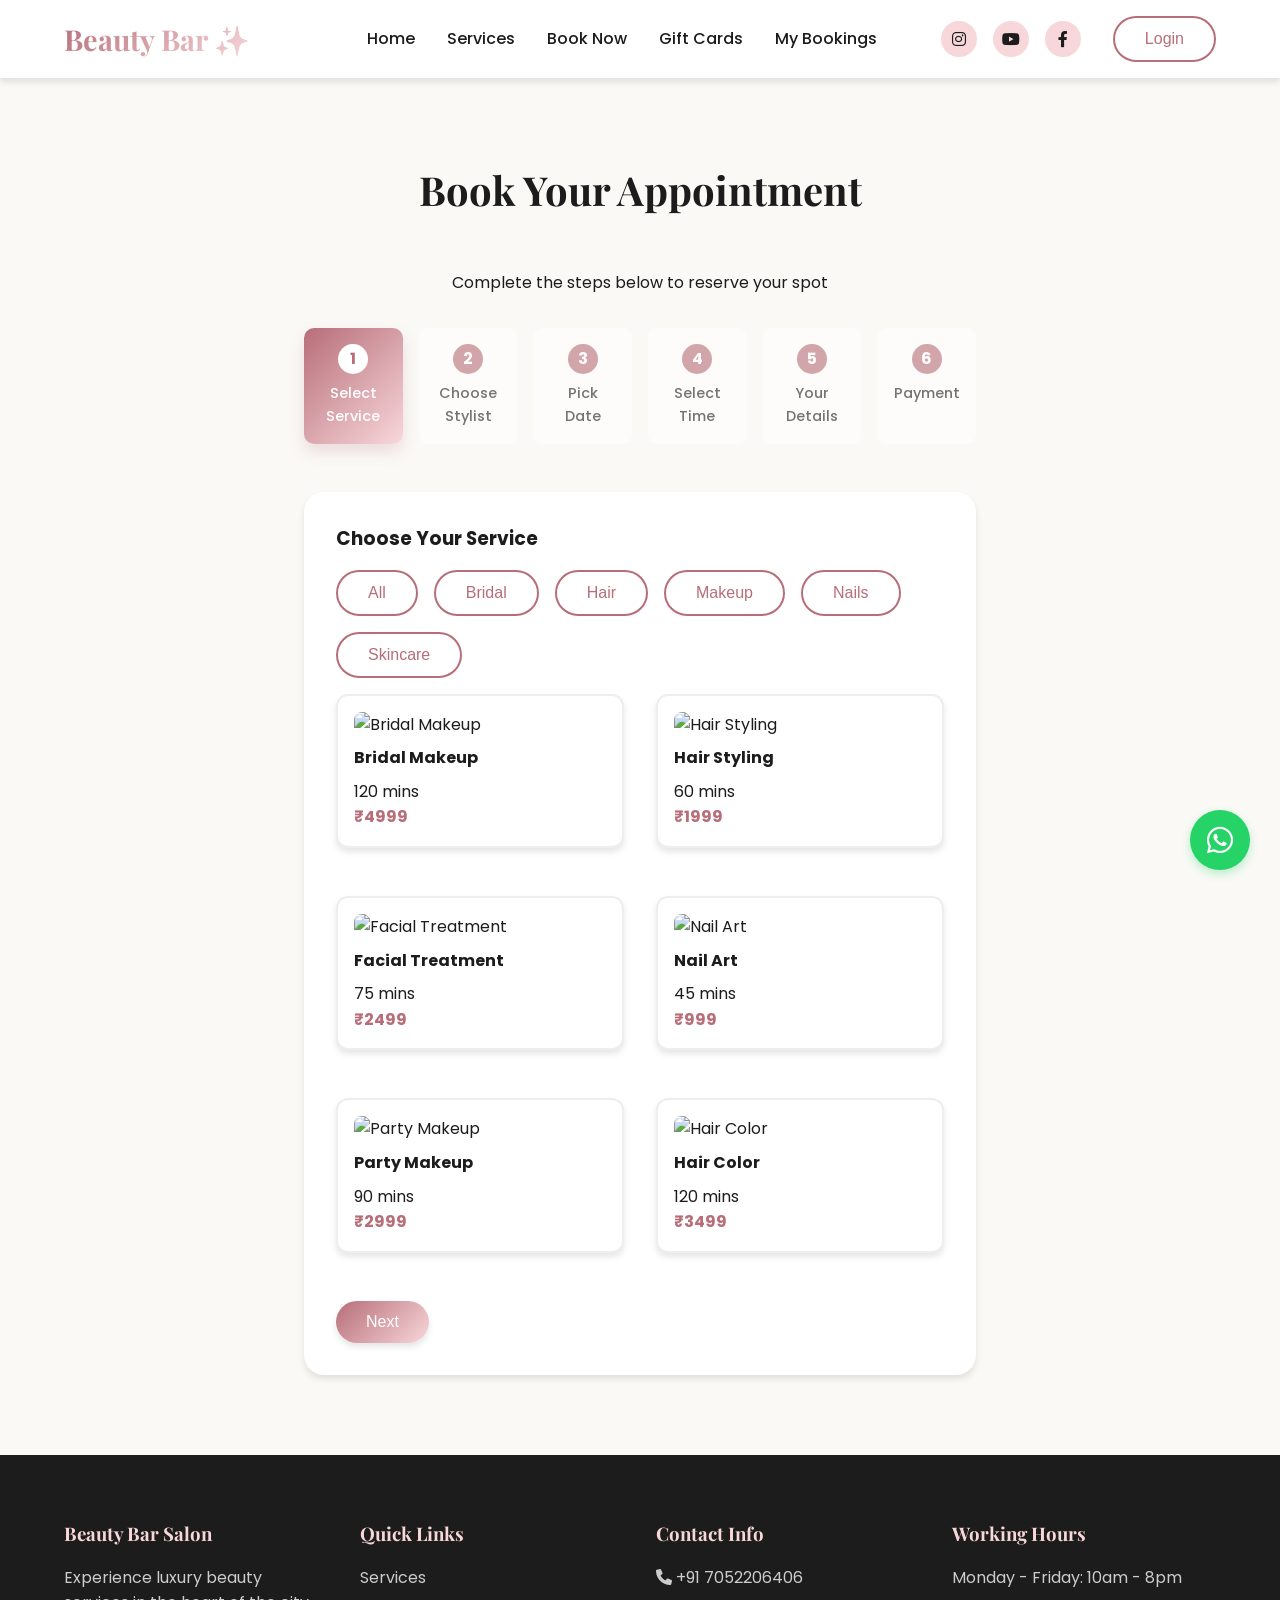
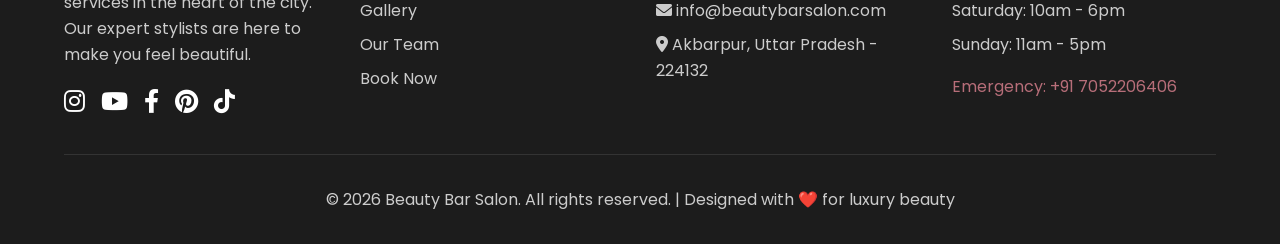
==== commit deba46d1: "Update booking.html" ====
--- a/booking.html
+++ b/booking.html
@@ -8,7 +8,7 @@
     <link href="https://fonts.googleapis.com/css2?family=Playfair+Display:wght@400;700;900&family=Poppins:wght@300;400;500;600;700&display=swap" rel="stylesheet">
     <link rel="stylesheet" href="https://cdnjs.cloudflare.com/ajax/libs/font-awesome/6.0.0/css/all.min.css">
     <style>
-        /* Additional booking page styles */
+        /* Booking page specific styles */
         .booking-steps {
             display: flex;
             justify-content: space-between;
@@ -80,7 +80,7 @@
             display: block;
         }
         
-        .service-card {
+        .service-card, .staff-card {
             border: 2px solid #eee;
             border-radius: 12px;
             padding: 1rem;
@@ -89,12 +89,12 @@
             transition: all 0.3s;
         }
         
-        .service-card.selected {
+        .service-card.selected, .staff-card.selected {
             border-color: var(--primary);
             background: var(--secondary);
         }
         
-        .service-card:hover {
+        .service-card:hover, .staff-card:hover {
             transform: translateX(5px);
             border-color: var(--primary);
         }
@@ -103,17 +103,6 @@
             display: flex;
             align-items: center;
             gap: 1rem;
-            border: 2px solid #eee;
-            border-radius: 12px;
-            padding: 1rem;
-            margin-bottom: 1rem;
-            cursor: pointer;
-            transition: all 0.3s;
-        }
-        
-        .staff-card.selected {
-            border-color: var(--primary);
-            background: var(--secondary);
         }
         
         .staff-card img {
@@ -198,6 +187,11 @@
         .calendar-day.available {
             background: var(--secondary);
             border-color: var(--primary);
+        }
+        
+        .loading-spinner {
+            text-align: center;
+            padding: 2rem;
         }
         
         @media (max-width: 768px) {
@@ -348,270 +342,67 @@
         </div>
     </section>
 
+        <!-- Footer -->
     <footer class="footer">
         <div class="footer-content">
             <div class="footer-section">
                 <h3>Beauty Bar Salon</h3>
-                <p>Experience luxury beauty services in the heart of the city.</p>
+                <p>Experience luxury beauty services in the heart of the city. Our expert stylists are here to make you feel beautiful.</p>
+                <div class="footer-social">
+                    <a href="#" target="_blank"><i class="fab fa-instagram"></i></a>
+                    <a href="#" target="_blank"><i class="fab fa-youtube"></i></a>
+                    <a href="#" target="_blank"><i class="fab fa-facebook-f"></i></a>
+                    <a href="#" target="_blank"><i class="fab fa-pinterest"></i></a>
+                    <a href="#" target="_blank"><i class="fab fa-tiktok"></i></a>
+                </div>
+            </div>
+            <div class="footer-section">
+                <h3>Quick Links</h3>
+                <p><a href="#services" style="color: #ccc; text-decoration: none;">Services</a></p>
+                <p><a href="#gallery" style="color: #ccc; text-decoration: none;">Gallery</a></p>
+                <p><a href="#team" style="color: #ccc; text-decoration: none;">Our Team</a></p>
+                <p><a href="booking.html" style="color: #ccc; text-decoration: none;">Book Now</a></p>
             </div>
             <div class="footer-section">
                 <h3>Contact Info</h3>
-                <p><i class="fas fa-phone"></i> +91 98765 43210</p>
+                <p><i class="fas fa-phone"></i> +91 7052206406</p>
                 <p><i class="fas fa-envelope"></i> info@beautybarsalon.com</p>
+                <p><i class="fas fa-map-marker-alt"></i> Akbarpur, Uttar Pradesh - 224132</p>
             </div>
             <div class="footer-section">
                 <h3>Working Hours</h3>
-                <p>Mon-Fri: 10am - 8pm</p>
-                <p>Sat-Sun: 10am - 6pm</p>
+                <p>Monday - Friday: 10am - 8pm</p>
+                <p>Saturday: 10am - 6pm</p>
+                <p>Sunday: 11am - 5pm</p>
+                <p style="color: var(--primary); margin-top: 1rem;">Emergency: +91 7052206406</p>
             </div>
         </div>
         <div class="copyright">
-            <p>&copy; 2024 Beauty Bar Salon. All rights reserved.</p>
+            <p>&copy; 2026 Beauty Bar Salon. All rights reserved. | Designed with ❤️ for luxury beauty</p>
         </div>
     </footer>
 
-    <script>
-        // Sample Data
-        const services = [
-            { id: 1, name: "Bridal Makeup", category: "Bridal", price: 4999, duration: 120, image: "https://images.unsplash.com/photo-1487412720507-e7ab37603c6f?w=400" },
-            { id: 2, name: "Hair Styling", category: "Hair", price: 1999, duration: 60, image: "https://images.unsplash.com/photo-1562322140-8baeececf3df?w=400" },
-            { id: 3, name: "Facial Treatment", category: "Skincare", price: 2499, duration: 75, image: "https://images.unsplash.com/photo-1570172619644-dfd03ed5d881?w=400" },
-            { id: 4, name: "Nail Art", category: "Nails", price: 999, duration: 45, image: "https://images.unsplash.com/photo-1604654894610-df63bc536371?w=400" },
-            { id: 5, name: "Party Makeup", category: "Makeup", price: 2999, duration: 90, image: "https://images.unsplash.com/photo-1531746020798-e6953c6e8e04?w=400" },
-            { id: 6, name: "Hair Color", category: "Hair", price: 3499, duration: 120, image: "https://images.unsplash.com/photo-1519699047748-de8e457a634e?w=400" }
-        ];
-
-        const staff = [
-            { id: 1, name: "Priya Sharma", position: "Senior Makeup Artist", specialty: "Bridal", image: "https://images.unsplash.com/photo-1494790108777-223fd4f5603d?w=200", services: [1, 5] },
-            { id: 2, name: "Anjali Desai", position: "Hair Stylist", specialty: "Hair Color", image: "https://images.unsplash.com/photo-1534528741775-53994a69daeb?w=200", services: [2, 6] },
-            { id: 3, name: "Meera Kapoor", position: "Skincare Expert", specialty: "Facial", image: "https://images.unsplash.com/photo-1517365830460-955ce3ccd263?w=200", services: [3] },
-            { id: 4, name: "Riya Mehta", position: "Nail Artist", specialty: "Nail Art", image: "https://images.unsplash.com/photo-1438761681033-6461ffad8d80?w=200", services: [4] }
-        ];
-
-        let bookingData = {
-            service: null,
-            staff: null,
-            date: null,
-            time: null,
-            customer: null
-        };
-
-        let currentStep = 1;
-
-        // Load services
-        function loadServices(category = 'all') {
-            const filtered = category === 'all' ? services : services.filter(s => s.category === category);
-            const container = document.getElementById('services-list');
-            container.innerHTML = filtered.map(service => `
-                <div class="service-card" onclick="selectService(${service.id})" data-id="${service.id}">
-                    <img src="${service.image}" alt="${service.name}" style="width: 100%; height: 200px; object-fit: cover; border-radius: 8px;">
-                    <h4 style="margin: 0.5rem 0;">${service.name}</h4>
-                    <p style="color: #666;">${service.duration} mins</p>
-                    <p style="color: var(--primary); font-weight: bold;">₹${service.price}</p>
-                </div>
-            `).join('');
-        }
-
-        function selectService(serviceId) {
-            bookingData.service = services.find(s => s.id === serviceId);
-            document.querySelectorAll('.service-card').forEach(card => {
-                card.classList.remove('selected');
-                if (card.dataset.id == serviceId) card.classList.add('selected');
-            });
-        }
-
-        // Load staff
-        function loadStaff() {
-            const container = document.getElementById('staff-list');
-            container.innerHTML = staff.map(s => `
-                <div class="staff-card" onclick="selectStaff(${s.id})" data-id="${s.id}">
-                    <img src="${s.image}" alt="${s.name}">
-                    <div>
-                        <h4>${s.name}</h4>
-                        <p>${s.position}</p>
-                        <p style="color: var(--primary);">Specialty: ${s.specialty}</p>
-                    </div>
-                </div>
-            `).join('');
-        }
-
-        function selectStaff(staffId) {
-            bookingData.staff = staff.find(s => s.id === staffId);
-            document.querySelectorAll('.staff-card').forEach(card => {
-                card.classList.remove('selected');
-                if (card.dataset.id == staffId) card.classList.add('selected');
-            });
-        }
-
-        // Load calendar
-        function loadCalendar() {
-            const today = new Date();
-            const daysInMonth = new Date(today.getFullYear(), today.getMonth() + 1, 0).getDate();
-            const firstDay = new Date(today.getFullYear(), today.getMonth(), 1).getDay();
-            
-            let calendarHTML = '';
-            const weekdays = ['Sun', 'Mon', 'Tue', 'Wed', 'Thu', 'Fri', 'Sat'];
-            weekdays.forEach(day => {
-                calendarHTML += `<div style="text-align: center; font-weight: bold;">${day}</div>`;
-            });
-            
-            for (let i = 0; i < firstDay; i++) {
-                calendarHTML += `<div></div>`;
-            }
-            
-            for (let day = 1; day <= daysInMonth; day++) {
-                const date = new Date(today.getFullYear(), today.getMonth(), day);
-                const isPast = date < new Date().setHours(0,0,0,0);
-                calendarHTML += `
-                    <div class="calendar-day ${isPast ? 'disabled' : 'available'}" onclick="${!isPast ? `selectDate(${day})` : ''}">
-                        ${day}
-                    </div>
-                `;
-            }
-            
-            document.getElementById('calendar').innerHTML = calendarHTML;
-        }
-
-        function selectDate(day) {
-            bookingData.date = new Date(new Date().getFullYear(), new Date().getMonth(), day);
-            document.querySelectorAll('.calendar-day').forEach(dayEl => {
-                dayEl.classList.remove('selected');
-                if (dayEl.innerText == day) dayEl.classList.add('selected');
-            });
-            loadTimeSlots();
-        }
-
-        // Load time slots
-        function loadTimeSlots() {
-            const slots = ['10:00 AM', '11:00 AM', '12:00 PM', '1:00 PM', '2:00 PM', '3:00 PM', '4:00 PM', '5:00 PM', '6:00 PM', '7:00 PM'];
-            const container = document.getElementById('time-slots');
-            container.innerHTML = slots.map(slot => `
-                <div class="time-slot available" onclick="selectTime('${slot}')">${slot}</div>
-            `).join('');
-        }
-
-        function selectTime(time) {
-            bookingData.time = time;
-            document.querySelectorAll('.time-slot').forEach(slot => {
-                slot.classList.remove('selected');
-                if (slot.innerText === time) slot.classList.add('selected');
-            });
-        }
-
-        // Update summary
-        function updateSummary() {
-            const summary = document.getElementById('booking-summary');
-            if (!bookingData.service) return;
-            
-            const advanceAmount = bookingData.service.price * 0.3;
-            summary.innerHTML = `
-                <h4>Booking Details</h4>
-                <p><strong>Service:</strong> ${bookingData.service.name}</p>
-                <p><strong>Staff:</strong> ${bookingData.staff?.name || 'Not selected'}</p>
-                <p><strong>Date:</strong> ${bookingData.date?.toLocaleDateString() || 'Not selected'}</p>
-                <p><strong>Time:</strong> ${bookingData.time || 'Not selected'}</p>
-                <hr>
-                <p><strong>Total Amount:</strong> ₹${bookingData.service.price}</p>
-                <p><strong>Advance (30%):</strong> ₹${advanceAmount}</p>
-                <p><strong>Balance at Salon:</strong> ₹${bookingData.service.price - advanceAmount}</p>
-            `;
-        }
-
-        // Navigation
-        function updateSteps() {
-            document.querySelectorAll('.step').forEach((step, index) => {
-                if (index + 1 === currentStep) {
-                    step.classList.add('active');
-                    step.classList.remove('completed');
-                } else if (index + 1 < currentStep) {
-                    step.classList.add('completed');
-                    step.classList.remove('active');
-                } else {
-                    step.classList.remove('active', 'completed');
-                }
-            });
-            
-            document.querySelectorAll('.step-panel').forEach((panel, index) => {
-                if (index + 1 === currentStep) {
-                    panel.classList.add('active');
-                } else {
-                    panel.classList.remove('active');
-                }
-            });
-            
-            document.getElementById('prev-btn').style.display = currentStep === 1 ? 'none' : 'inline-block';
-            document.getElementById('next-btn').innerText = currentStep === 6 ? 'Complete Booking' : 'Next';
-        }
-
-        function nextStep() {
-            // Validate current step
-            if (currentStep === 1 && !bookingData.service) {
-                alert('Please select a service');
-                return;
-            }
-            if (currentStep === 2 && !bookingData.staff) {
-                alert('Please select a stylist');
-                return;
-            }
-            if (currentStep === 3 && !bookingData.date) {
-                alert('Please select a date');
-                return;
-            }
-            if (currentStep === 4 && !bookingData.time) {
-                alert('Please select a time');
-                return;
-            }
-            if (currentStep === 5) {
-                const name = document.getElementById('customer-name').value;
-                const email = document.getElementById('customer-email').value;
-                const phone = document.getElementById('customer-phone').value;
-                if (!name || !email || !phone) {
-                    alert('Please fill all details');
-                    return;
-                }
-                bookingData.customer = { name, email, phone, notes: document.getElementById('customer-notes').value };
-                updateSummary();
-            }
-            
-            if (currentStep < 6) {
-                currentStep++;
-                updateSteps();
-            } else {
-                // Process payment
-                const terms = document.getElementById('terms').checked;
-                if (!terms) {
-                    alert('Please accept terms and conditions');
-                    return;
-                }
-                alert('Proceeding to payment with Razorpay...');
-                // Here you would integrate Razorpay
-            }
-        }
-
-        function prevStep() {
-            if (currentStep > 1) {
-                currentStep--;
-                updateSteps();
-            }
-        }
-
-        // Category filters
-        document.querySelectorAll('.category-filter').forEach(btn => {
-            btn.addEventListener('click', () => {
-                document.querySelectorAll('.category-filter').forEach(b => b.classList.remove('active'));
-                btn.classList.add('active');
-                loadServices(btn.dataset.category);
-            });
-        });
-
-        // Initialize
-        loadServices();
-        loadStaff();
-        loadCalendar();
-        updateSteps();
-        
-        document.getElementById('next-btn').onclick = nextStep;
-        document.getElementById('prev-btn').onclick = prevStep;
-    </script>
+
+    <!-- Login Modal -->
+    <div class="modal" id="loginModal">
+        <div class="modal-content">
+            <span class="close-modal" id="closeModal">&times;</span>
+            <h2 style="text-align: center; margin-bottom: 2rem;">Welcome to Beauty Bar ✨</h2>
+            <div id="googleSignInButton" style="display: flex; justify-content: center; margin: 2rem 0;"></div>
+            <div class="divider" style="text-align: center; margin: 1rem 0;">
+                <span style="background: white; padding: 0 10px;">or</span>
+            </div>
+            <div class="google-login" id="googleLogin">
+                <img src="https://www.google.com/favicon.ico" alt="Google">
+                <span>Continue with Google</span>
+            </div>
+            <p style="text-align: center; color: #666; margin-top: 1rem;">Only Gmail accounts are accepted for booking</p>
+        </div>
+    </div>
+
+    <!-- Scripts - Order is important -->
+    <script src="js/data-service.js"></script>
+    <script src="js/auth.js"></script>
+    <script src="js/booking.js"></script>
 </body>
 </html>
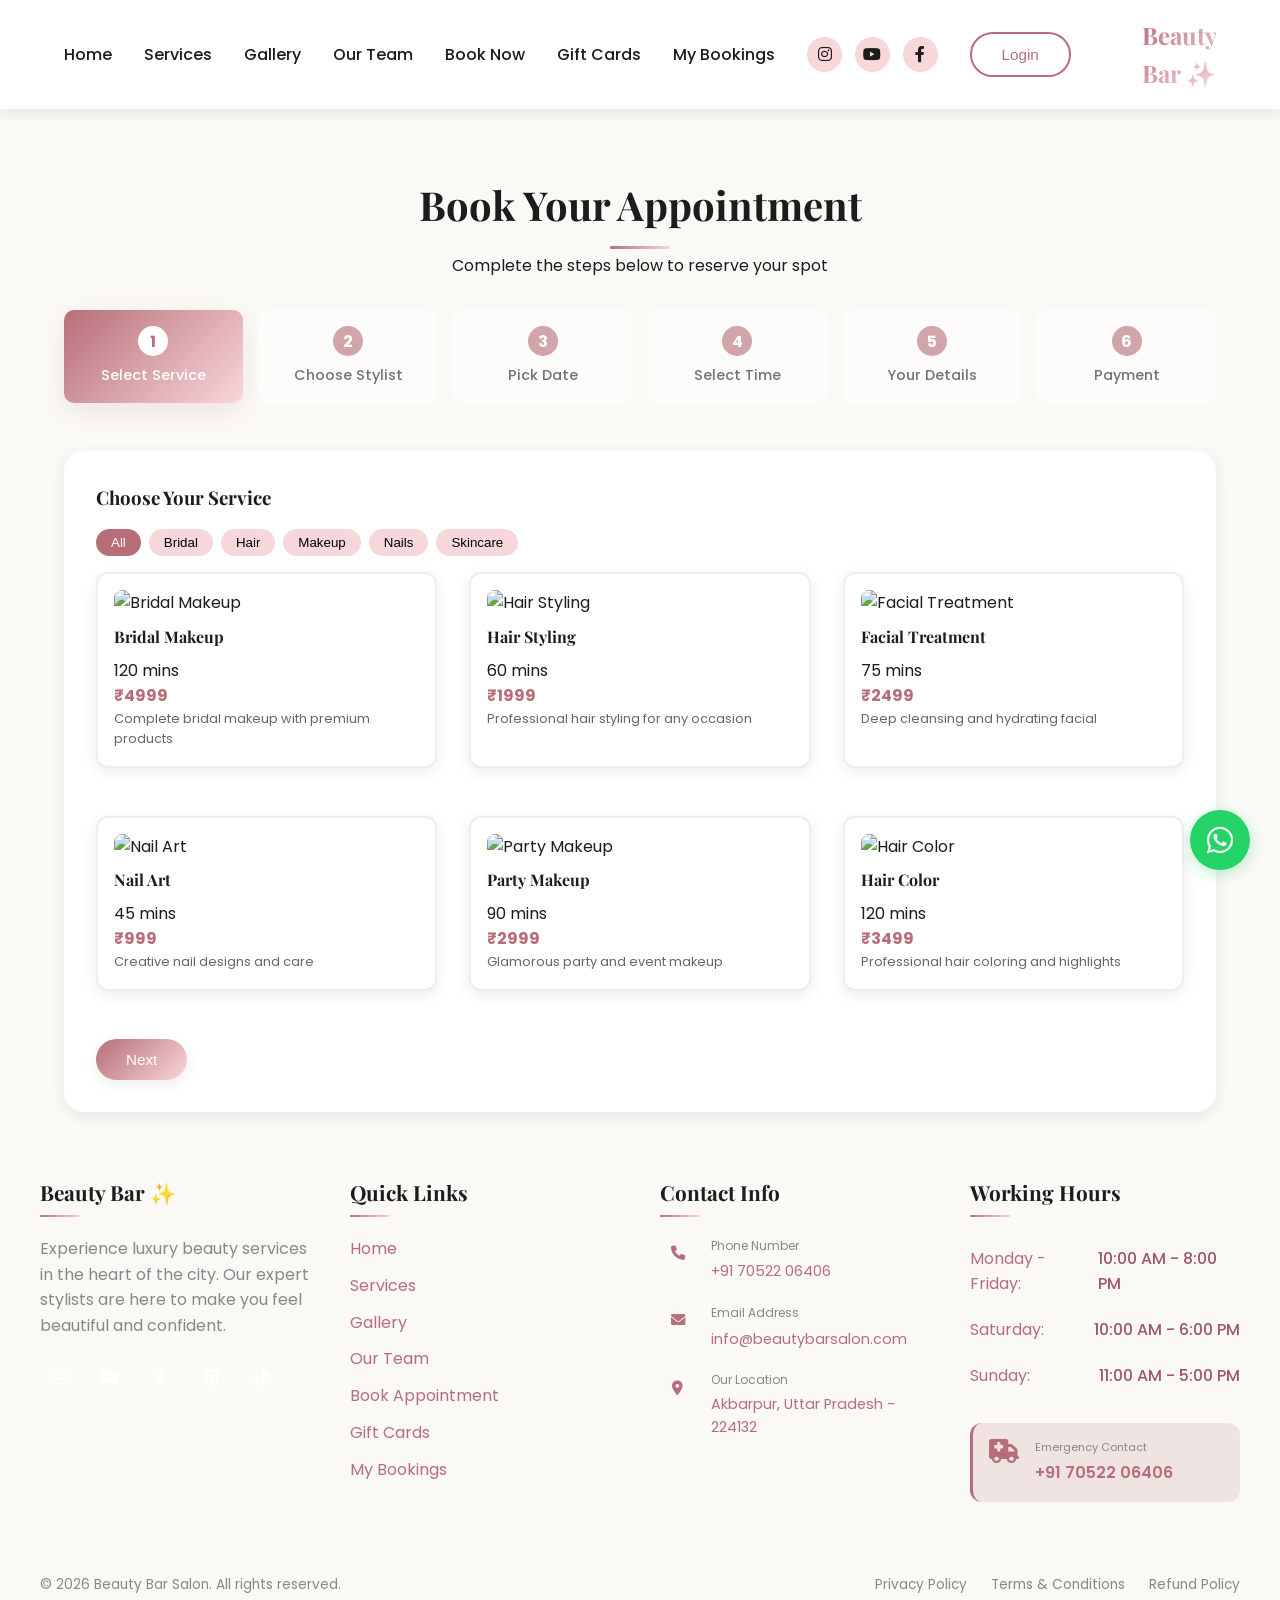
==== commit bb222718: "Update booking.html" ====
--- a/booking.html
+++ b/booking.html
@@ -8,7 +8,7 @@
     <link href="https://fonts.googleapis.com/css2?family=Playfair+Display:wght@400;700;900&family=Poppins:wght@300;400;500;600;700&display=swap" rel="stylesheet">
     <link rel="stylesheet" href="https://cdnjs.cloudflare.com/ajax/libs/font-awesome/6.0.0/css/all.min.css">
     <style>
-        /* Booking page specific styles */
+        /* Booking Page Styles */
         .booking-steps {
             display: flex;
             justify-content: space-between;
@@ -23,7 +23,6 @@
             padding: 1rem;
             background: white;
             border-radius: 10px;
-            position: relative;
             cursor: pointer;
             transition: all 0.3s;
             opacity: 0.6;
@@ -138,13 +137,6 @@
             color: white;
         }
         
-        .time-slot.booked {
-            background: #f0f0f0;
-            color: #999;
-            cursor: not-allowed;
-            text-decoration: line-through;
-        }
-        
         .booking-summary {
             background: var(--secondary);
             padding: 1.5rem;
@@ -184,14 +176,34 @@
             color: white;
         }
         
-        .calendar-day.available {
+        .selected-service-badge {
+            background: var(--primary);
+            color: white;
+            padding: 8px 15px;
+            border-radius: 30px;
+            display: inline-block;
+            margin-bottom: 1rem;
+        }
+        
+        .service-filter-buttons {
+            display: flex;
+            gap: 0.5rem;
+            flex-wrap: wrap;
+            margin-bottom: 1rem;
+        }
+        
+        .filter-btn {
+            padding: 6px 15px;
             background: var(--secondary);
-            border-color: var(--primary);
-        }
-        
-        .loading-spinner {
-            text-align: center;
-            padding: 2rem;
+            border: none;
+            border-radius: 20px;
+            cursor: pointer;
+            transition: all 0.3s;
+        }
+        
+        .filter-btn.active {
+            background: var(--primary);
+            color: white;
         }
         
         @media (max-width: 768px) {
@@ -210,14 +222,303 @@
                 text-align: center;
             }
         }
+        /* ============================================
+   FOOTER
+   ============================================ */
+.footer {
+    background: var(--dark);
+    color: var(--white);
+    padding: 4rem 5% 0;
+    margin-top: 0;
+}
+
+.footer-container {
+    max-width: 1200px;
+    margin: 0 auto;
+}
+
+.footer-grid {
+    display: grid;
+    grid-template-columns: repeat(auto-fit, minmax(250px, 1fr));
+    gap: 2.5rem;
+    margin-bottom: 3rem;
+}
+
+.footer-title {
+    font-family: var(--font-heading);
+    font-size: 1.3rem;
+    margin-bottom: 1.2rem;
+    color: black solid;
+    position: relative;
+    padding-bottom: 0.5rem;
+}
+
+.footer-title::after {
+    content: '';
+    position: absolute;
+    bottom: 0;
+    left: 0;
+    width: 40px;
+    height: 2px;
+    background: var(--gradient);
+    border-radius: 2px;
+}
+
+.footer-description {
+    color: #888;
+    line-height: 1.6;
+    margin-bottom: 1.2rem;
+}
+
+/* Social Links */
+.footer-social {
+    display: flex;
+    gap: 0.8rem;
+    flex-wrap: wrap;
+}
+
+.social-link {
+    width: 38px;
+    height: 38px;
+    border-radius: 50%;
+    background: rgba(255, 255, 255, 0.1);
+    display: flex;
+    align-items: center;
+    justify-content: center;
+    color: var(--white);
+    text-decoration: none;
+    transition: var(--transition);
+}
+
+.social-link:hover {
+    background: var(--primary);
+    transform: translateY(-3px);
+}
+
+/* Footer Links */
+.footer-links {
+    list-style: none;
+    padding: 0;
+}
+
+.footer-links li {
+    margin-bottom: 0.7rem;
+}
+
+.footer-links a {
+    color: #B76E79;
+    text-decoration: none;
+    transition: var(--transition);
+    display: inline-block;
+}
+
+.footer-links a:hover {
+    color: var(--primary);
+    transform: translateX(5px);
+}
+
+/* Contact Info */
+.footer-contact {
+    list-style: none;
+    padding: 0;
+}
+
+.footer-contact li {
+    display: flex;
+    gap: 1rem;
+    margin-bottom: 1.2rem;
+}
+
+.footer-contact li i {
+    width: 35px;
+    height: 35px;
+    background: rgba(255, 255, 255, 0.1);
+    border-radius: 50%;
+    display: flex;
+    align-items: center;
+    justify-content: center;
+    color: var(--primary);
+    font-size: 0.9rem;
+}
+
+.footer-contact li div {
+    flex: 1;
+}
+
+.footer-contact li span {
+    display: block;
+    font-size: 0.75rem;
+    color: #888;
+    margin-bottom: 0.2rem;
+}
+
+.footer-contact li a,
+.footer-contact li p {
+    color: #B76E79;
+    text-decoration: none;
+    font-size: 0.9rem;
+}
+
+.footer-contact li a:hover {
+    color: var(--primary);
+}
+
+/* Working Hours */
+.footer-hours {
+    list-style: none;
+    padding: 0;
+}
+
+.footer-hours li {
+    display: flex;
+    justify-content: space-between;
+    padding: 0.6rem 0;
+    border-bottom: 1px dashed rgba(255, 255, 255, 0.1);
+}
+
+.footer-hours li span:first-child {
+    color: #B76E79;
+}
+
+.footer-hours li span:last-child {
+    color: #9e5a64;
+    font-weight: 500;
+}
+
+/* Emergency Contact */
+.footer-emergency {
+    display: flex;
+    gap: 1rem;
+    margin-top: 1.5rem;
+    padding: 1rem;
+    background: rgba(183, 110, 121, 0.15);
+    border-radius: 12px;
+    border-left: 3px solid var(--primary);
+}
+
+.footer-emergency i {
+    font-size: 1.5rem;
+    color: var(--primary);
+}
+
+.footer-emergency div span {
+    display: block;
+    font-size: 0.7rem;
+    color: #888;
+    margin-bottom: 0.2rem;
+}
+
+.footer-emergency a {
+    color: var(--primary);
+    text-decoration: none;
+    font-weight: 600;
+    font-size: 1rem;
+}
+
+
+/* Bottom Bar */
+.footer-bottom {
+    padding: 1.5rem 0;
+}
+
+.footer-bottom-content {
+    display: flex;
+    justify-content: space-between;
+    align-items: center;
+    flex-wrap: wrap;
+    gap: 1rem;
+}
+
+.footer-bottom p {
+    color: #888;
+    font-size: 0.85rem;
+}
+
+.footer-bottom-links {
+    display: flex;
+    gap: 1.5rem;
+}
+
+.footer-bottom-links a {
+    color: #888;
+    text-decoration: none;
+    font-size: 0.85rem;
+    transition: color 0.3s;
+}
+
+.footer-bottom-links a:hover {
+    color: var(--primary);
+}
+
+/* Responsive Footer */
+@media (max-width: 768px) {
+    .footer {
+        padding: 3rem 5% 0;
+    }
+    
+    .footer-grid {
+        gap: 1.5rem;
+    }
+    
+    .footer-newsletter-form {
+        flex-direction: column;
+    }
+    
+    .footer-newsletter-form button {
+        width: 100%;
+    }
+    
+    .footer-bottom-content {
+        flex-direction: column;
+        text-align: center;
+    }
+    
+    .footer-bottom-links {
+        justify-content: center;
+    }
+    
+    .footer-contact li {
+        flex-direction: column;
+        text-align: center;
+        gap: 0.5rem;
+    }
+    
+    .footer-contact li i {
+        margin: 0 auto;
+    }
+    
+    .footer-title::after {
+        left: 50%;
+        transform: translateX(-50%);
+    }
+    
+    .footer-section {
+        text-align: center;
+    }
+    
+    .footer-social {
+        justify-content: center;
+  }
+}
+        
     </style>
 </head>
 <body>
     <nav class="navbar">
+        <div class="hamburger" id="hamburgerMenu">
+            <div class="bar"></div>
+            <div class="bar"></div>
+            <div class="bar"></div>
+        </div>
         <a href="index.html" class="logo">Beauty Bar ✨</a>
-        <div class="nav-links">
+        <div class="login-mobile">
+            <button class="btn btn-outline" id="loginBtnMobile">Login</button>
+        </div>
+        <div class="nav-links" id="navLinks">
             <a href="index.html">Home</a>
             <a href="index.html#services">Services</a>
+            <a href="index.html#gallery">Gallery</a>
+            <a href="index.html#team">Our Team</a>
             <a href="booking.html">Book Now</a>
             <a href="gift-card.html">Gift Cards</a>
             <a href="history.html">My Bookings</a>
@@ -230,11 +531,11 @@
         </div>
     </nav>
 
-    <a href="https://wa.me/1234567890?text=Hello%20Beauty%20Bar%20Salon%2C%20I%20want%20to%20book%20an%20appointment" class="whatsapp-float" target="_blank">
+    <a href="https://wa.me/917052206406?text=Hello%20Beauty%20Bar%20Salon%2C%20I%20want%20to%20book%20an%20appointment" class="whatsapp-float" target="_blank">
         <i class="fab fa-whatsapp"></i>
     </a>
 
-    <section class="booking-section">
+    <section class="booking-section" style="padding: 4rem 5%;">
         <h2 class="section-title">Book Your Appointment</h2>
         <p style="text-align: center; margin-bottom: 2rem;">Complete the steps below to reserve your spot</p>
 
@@ -269,13 +570,14 @@
             <!-- Step 1: Service Selection -->
             <div class="step-panel active" id="step1">
                 <h3>Choose Your Service</h3>
-                <div class="service-categories" style="display: flex; gap: 1rem; margin: 1rem 0; flex-wrap: wrap;">
-                    <button class="btn btn-outline category-filter active" data-category="all">All</button>
-                    <button class="btn btn-outline category-filter" data-category="Bridal">Bridal</button>
-                    <button class="btn btn-outline category-filter" data-category="Hair">Hair</button>
-                    <button class="btn btn-outline category-filter" data-category="Makeup">Makeup</button>
-                    <button class="btn btn-outline category-filter" data-category="Nails">Nails</button>
-                    <button class="btn btn-outline category-filter" data-category="Skincare">Skincare</button>
+                <div id="selectedServiceDisplay" style="margin-bottom: 1rem;"></div>
+                <div class="service-filter-buttons">
+                    <button class="filter-btn active" data-category="all">All</button>
+                    <button class="filter-btn" data-category="Bridal">Bridal</button>
+                    <button class="filter-btn" data-category="Hair">Hair</button>
+                    <button class="filter-btn" data-category="Makeup">Makeup</button>
+                    <button class="filter-btn" data-category="Nails">Nails</button>
+                    <button class="filter-btn" data-category="Skincare">Skincare</button>
                 </div>
                 <div id="services-list" class="services-grid"></div>
             </div>
@@ -342,67 +644,487 @@
         </div>
     </section>
 
-        <!-- Footer -->
-    <footer class="footer">
-        <div class="footer-content">
+        <!-- ============================================
+         FOOTER
+    ============================================ -->
+    <footer>
+    <div class="footer-container">
+        <div class="footer-grid">
+            <!-- About Section -->
             <div class="footer-section">
-                <h3>Beauty Bar Salon</h3>
-                <p>Experience luxury beauty services in the heart of the city. Our expert stylists are here to make you feel beautiful.</p>
+                <h3 class="footer-title">Beauty Bar ✨</h3>
+                <p class="footer-description">Experience luxury beauty services in the heart of the city. Our expert stylists are here to make you feel beautiful and confident.</p>
                 <div class="footer-social">
-                    <a href="#" target="_blank"><i class="fab fa-instagram"></i></a>
-                    <a href="#" target="_blank"><i class="fab fa-youtube"></i></a>
-                    <a href="#" target="_blank"><i class="fab fa-facebook-f"></i></a>
-                    <a href="#" target="_blank"><i class="fab fa-pinterest"></i></a>
-                    <a href="#" target="_blank"><i class="fab fa-tiktok"></i></a>
+                    <a href="https://www.instagram.com/sandhya.rathi6921" class="social-link" target="_blank"><i class="fab fa-instagram"></i></a>
+                    <a href="#" class="social-link" target="_blank"><i class="fab fa-youtube"></i></a>
+                    <a href="#" class="social-link" target="_blank"><i class="fab fa-facebook-f"></i></a>
+                    <a href="#" class="social-link" target="_blank"><i class="fab fa-pinterest"></i></a>
+                    <a href="#" class="social-link" target="_blank"><i class="fab fa-tiktok"></i></a>
                 </div>
             </div>
+
+            <!-- Quick Links Section -->
             <div class="footer-section">
-                <h3>Quick Links</h3>
-                <p><a href="#services" style="color: #ccc; text-decoration: none;">Services</a></p>
-                <p><a href="#gallery" style="color: #ccc; text-decoration: none;">Gallery</a></p>
-                <p><a href="#team" style="color: #ccc; text-decoration: none;">Our Team</a></p>
-                <p><a href="booking.html" style="color: #ccc; text-decoration: none;">Book Now</a></p>
-            </div>
+                <h3 class="footer-title">Quick Links</h3>
+                <ul class="footer-links">
+                    <li><a href="index.html">Home</a></li>
+                    <li><a href="index.html#services">Services</a></li>
+                    <li><a href="index.html#gallery">Gallery</a></li>
+                    <li><a href="index.html#team">Our Team</a></li>
+                    <li><a href="booking.html">Book Appointment</a></li>
+                    <li><a href="gift-card.html">Gift Cards</a></li>
+                    <li><a href="history.html">My Bookings</a></li>
+                </ul>
+            </div>
+
+            <!-- Contact Info Section -->
             <div class="footer-section">
-                <h3>Contact Info</h3>
-                <p><i class="fas fa-phone"></i> +91 7052206406</p>
-                <p><i class="fas fa-envelope"></i> info@beautybarsalon.com</p>
-                <p><i class="fas fa-map-marker-alt"></i> Akbarpur, Uttar Pradesh - 224132</p>
-            </div>
+                <h3 class="footer-title">Contact Info</h3>
+                <ul class="footer-contact">
+                    <li>
+                        <i class="fas fa-phone"></i>
+                        <div>
+                            <span>Phone Number</span>
+                            <a href="tel:+917052206406">+91 70522 06406</a>
+                        </div>
+                    </li>
+                    <li>
+                        <i class="fas fa-envelope"></i>
+                        <div>
+                            <span>Email Address</span>
+                            <a href="mailto:sk2940012@gmail.com">info@beautybarsalon.com</a>
+                        </div>
+                    </li>
+                    <li>
+                        <i class="fas fa-map-marker-alt"></i>
+                        <div>
+                            <span>Our Location</span>
+                            <p>Akbarpur, Uttar Pradesh - 224132</p>
+                        </div>
+                    </li>
+                </ul>
+            </div>
+
+            <!-- Working Hours Section -->
             <div class="footer-section">
-                <h3>Working Hours</h3>
-                <p>Monday - Friday: 10am - 8pm</p>
-                <p>Saturday: 10am - 6pm</p>
-                <p>Sunday: 11am - 5pm</p>
-                <p style="color: var(--primary); margin-top: 1rem;">Emergency: +91 7052206406</p>
+                <h3 class="footer-title">Working Hours</h3>
+                <ul class="footer-hours">
+                    <li>
+                        <span>Monday - Friday:</span>
+                        <span>10:00 AM - 8:00 PM</span>
+                    </li>
+                    <li>
+                        <span>Saturday:</span>
+                        <span>10:00 AM - 6:00 PM</span>
+                    </li>
+                    <li>
+                        <span>Sunday:</span>
+                        <span>11:00 AM - 5:00 PM</span>
+                    </li>
+                </ul>
+                <div class="footer-emergency">
+                    <i class="fas fa-ambulance"></i>
+                    <div>
+                        <span>Emergency Contact</span>
+                        <a href="tel:+917052206406">+91 70522 06406</a>
+                    </div>
+                </div>
             </div>
         </div>
-        <div class="copyright">
-            <p>&copy; 2026 Beauty Bar Salon. All rights reserved. | Designed with ❤️ for luxury beauty</p>
+        <!-- Bottom Bar -->
+        <div class="footer-bottom">
+            <div class="footer-bottom-content">
+                <p>&copy; 2026 Beauty Bar Salon. All rights reserved.</p>
+                <div class="footer-bottom-links">
+                    <a href="#">Privacy Policy</a>
+                    <a href="#">Terms & Conditions</a>
+                    <a href="#">Refund Policy</a>
+                </div>
+            </div>
         </div>
+    </div>
     </footer>
 
-
-    <!-- Login Modal -->
     <div class="modal" id="loginModal">
         <div class="modal-content">
             <span class="close-modal" id="closeModal">&times;</span>
-            <h2 style="text-align: center; margin-bottom: 2rem;">Welcome to Beauty Bar ✨</h2>
-            <div id="googleSignInButton" style="display: flex; justify-content: center; margin: 2rem 0;"></div>
-            <div class="divider" style="text-align: center; margin: 1rem 0;">
-                <span style="background: white; padding: 0 10px;">or</span>
-            </div>
+            <h2>Welcome to Beauty Bar ✨</h2>
             <div class="google-login" id="googleLogin">
                 <img src="https://www.google.com/favicon.ico" alt="Google">
                 <span>Continue with Google</span>
             </div>
-            <p style="text-align: center; color: #666; margin-top: 1rem;">Only Gmail accounts are accepted for booking</p>
         </div>
     </div>
 
-    <!-- Scripts - Order is important -->
-    <script src="js/data-service.js"></script>
-    <script src="js/auth.js"></script>
-    <script src="js/booking.js"></script>
+    <script>
+        // ============================================
+        // BOOKING PAGE JAVASCRIPT
+        // ============================================
+        
+        let selectedService = null;
+        let selectedStaff = null;
+        let selectedDate = null;
+        let selectedTime = null;
+        let currentStep = 1;
+        let allServices = [];
+        let allStaff = [];
+        
+        // Service Data
+        const services = [
+            { id: 1, name: "Bridal Makeup", category: "Bridal", price: 4999, duration: 120, image: "https://images.pexels.com/photos/3992135/pexels-photo-3992135.jpeg?w=400&h=300&fit=crop", description: "Complete bridal makeup with premium products" },
+            { id: 2, name: "Hair Styling", category: "Hair", price: 1999, duration: 60, image: "https://images.pexels.com/photos/3993449/pexels-photo-3993449.jpeg?w=400&h=300&fit=crop", description: "Professional hair styling for any occasion" },
+            { id: 3, name: "Facial Treatment", category: "Skincare", price: 2499, duration: 75, image: "https://images.pexels.com/photos/3822600/pexels-photo-3822600.jpeg?w=400&h=300&fit=crop", description: "Deep cleansing and hydrating facial" },
+            { id: 4, name: "Nail Art", category: "Nails", price: 999, duration: 45, image: "https://images.pexels.com/photos/3992135/pexels-photo-3992135.jpeg?w=400&h=300&fit=crop", description: "Creative nail designs and care" },
+            { id: 5, name: "Party Makeup", category: "Makeup", price: 2999, duration: 90, image: "https://images.pexels.com/photos/3992135/pexels-photo-3992135.jpeg?w=400&h=300&fit=crop", description: "Glamorous party and event makeup" },
+            { id: 6, name: "Hair Color", category: "Hair", price: 3499, duration: 120, image: "https://images.pexels.com/photos/3993449/pexels-photo-3993449.jpeg?w=400&h=300&fit=crop", description: "Professional hair coloring and highlights" }
+        ];
+        
+        // Staff Data
+        const staff = [
+            { id: 1, name: "Priya Sharma", position: "Senior Makeup Artist", specialty: "Bridal Makeup", image: "https://images.pexels.com/photos/1494790108777-223fd4f5603d?w=200&h=200&fit=crop", services: [1, 5], rating: 4.9 },
+            { id: 2, name: "Anjali Desai", position: "Hair Stylist", specialty: "Hair Color", image: "https://images.pexels.com/photos/1534528741775-53994a69daeb?w=200&h=200&fit=crop", services: [2, 6], rating: 4.8 },
+            { id: 3, name: "Meera Kapoor", position: "Skincare Expert", specialty: "Facial", image: "https://images.pexels.com/photos/1517365830460-955ce3ccd263?w=200&h=200&fit=crop", services: [3], rating: 4.9 },
+            { id: 4, name: "Riya Mehta", position: "Nail Artist", specialty: "Nail Art", image: "https://images.pexels.com/photos/1438761681033-6461ffad8d80?w=200&h=200&fit=crop", services: [4], rating: 4.7 }
+        ];
+        
+        // Initialize page
+        function initBooking() {
+            allServices = [...services];
+            allStaff = [...staff];
+            
+            // Check for selected service from URL
+            const urlParams = new URLSearchParams(window.location.search);
+            const serviceId = urlParams.get('service');
+            
+            if (serviceId) {
+                selectedService = allServices.find(s => s.id == serviceId);
+                if (selectedService) {
+                    document.getElementById('selectedServiceDisplay').innerHTML = `
+                        <div class="selected-service-badge">
+                            <i class="fas fa-check-circle"></i> Selected: ${selectedService.name} - ₹${selectedService.price}
+                        </div>
+                    `;
+                }
+            }
+            
+            displayServices();
+            displayStaff();
+            loadCalendar();
+            setupEventListeners();
+            updateSteps();
+        }
+        
+        function displayServices() {
+            const container = document.getElementById('services-list');
+            if (!container) return;
+            
+            container.innerHTML = allServices.map(service => `
+                <div class="service-card ${selectedService?.id === service.id ? 'selected' : ''}" data-id="${service.id}" onclick="selectService(${service.id})">
+                    <img src="${service.image}" alt="${service.name}" style="width: 100%; height: 180px; object-fit: cover; border-radius: 8px;">
+                    <h4 style="margin: 0.5rem 0;">${service.name}</h4>
+                    <p>${service.duration} mins</p>
+                    <p style="color: var(--primary); font-weight: bold;">₹${service.price}</p>
+                    <p style="font-size: 0.8rem; color: #666;">${service.description}</p>
+                </div>
+            `).join('');
+        }
+        
+        function filterServices(category) {
+            if (category === 'all') {
+                allServices = [...services];
+            } else {
+                allServices = services.filter(s => s.category === category);
+            }
+            displayServices();
+        }
+        
+        function selectService(id) {
+            selectedService = allServices.find(s => s.id === id);
+            document.getElementById('selectedServiceDisplay').innerHTML = `
+                <div class="selected-service-badge">
+                    <i class="fas fa-check-circle"></i> Selected: ${selectedService.name} - ₹${selectedService.price}
+                </div>
+            `;
+            displayServices();
+            displayStaffForService(id);
+            showToast('Service selected!', 'success');
+        }
+        
+        function displayStaff() {
+            const container = document.getElementById('staff-list');
+            if (!container) return;
+            
+            container.innerHTML = allStaff.map(s => `
+                <div class="staff-card" data-id="${s.id}" onclick="selectStaff(${s.id})">
+                    <img src="${s.image}" alt="${s.name}">
+                    <div>
+                        <h4>${s.name}</h4>
+                        <p>${s.position}</p>
+                        <p style="color: var(--primary);">Specialty: ${s.specialty}</p>
+                        <p>⭐ ${s.rating}</p>
+                    </div>
+                </div>
+            `).join('');
+        }
+        
+        function displayStaffForService(serviceId) {
+            const filteredStaff = allStaff.filter(s => s.services.includes(serviceId));
+            const container = document.getElementById('staff-list');
+            
+            if (container) {
+                if (filteredStaff.length > 0) {
+                    container.innerHTML = filteredStaff.map(s => `
+                        <div class="staff-card" data-id="${s.id}" onclick="selectStaff(${s.id})">
+                            <img src="${s.image}" alt="${s.name}">
+                            <div>
+                                <h4>${s.name}</h4>
+                                <p>${s.position}</p>
+                                <p style="color: var(--primary);">Specialty: ${s.specialty}</p>
+                                <p>⭐ ${s.rating}</p>
+                            </div>
+                        </div>
+                    `).join('');
+                } else {
+                    container.innerHTML = '<p>No staff available for this service. Please select another service.</p>';
+                }
+            }
+        }
+        
+        function selectStaff(id) {
+            selectedStaff = allStaff.find(s => s.id === id);
+            document.querySelectorAll('.staff-card').forEach(card => {
+                card.classList.remove('selected');
+                if (card.dataset.id == id) card.classList.add('selected');
+            });
+            showToast('Stylist selected!', 'success');
+        }
+        
+        function loadCalendar() {
+            const calendar = document.getElementById('calendar');
+            if (!calendar) return;
+            
+            const today = new Date();
+            const daysInMonth = new Date(today.getFullYear(), today.getMonth() + 1, 0).getDate();
+            const firstDay = new Date(today.getFullYear(), today.getMonth(), 1).getDay();
+            
+            let html = '<div style="display: grid; grid-template-columns: repeat(7, 1fr); gap: 0.5rem; margin-bottom: 0.5rem;">';
+            const weekdays = ['Sun', 'Mon', 'Tue', 'Wed', 'Thu', 'Fri', 'Sat'];
+            weekdays.forEach(day => {
+                html += `<div style="text-align: center; font-weight: bold;">${day}</div>`;
+            });
+            html += '</div><div style="display: grid; grid-template-columns: repeat(7, 1fr); gap: 0.5rem;">';
+            
+            for (let i = 0; i < firstDay; i++) {
+                html += `<div></div>`;
+            }
+            
+            for (let day = 1; day <= daysInMonth; day++) {
+                const date = new Date(today.getFullYear(), today.getMonth(), day);
+                const isPast = date < new Date(new Date().setHours(0,0,0,0));
+                html += `
+                    <div class="calendar-day ${isPast ? 'disabled' : 'available'}" 
+                         onclick="${!isPast ? `selectDate(${day})` : ''}"
+                         style="text-align: center; padding: 10px; border: 1px solid #ddd; border-radius: 8px; cursor: ${isPast ? 'not-allowed' : 'pointer'};">
+                        ${day}
+                    </div>
+                `;
+            }
+            html += '</div>';
+            calendar.innerHTML = html;
+        }
+        
+        function selectDate(day) {
+            selectedDate = new Date(new Date().getFullYear(), new Date().getMonth(), day);
+            document.querySelectorAll('.calendar-day').forEach(el => {
+                el.classList.remove('selected');
+                if (el.innerText == day && !el.classList.contains('disabled')) {
+                    el.classList.add('selected');
+                }
+            });
+            loadTimeSlots();
+            showToast('Date selected!', 'success');
+        }
+        
+        function loadTimeSlots() {
+            const slots = ['10:00 AM', '11:00 AM', '12:00 PM', '1:00 PM', '2:00 PM', '3:00 PM', '4:00 PM', '5:00 PM', '6:00 PM', '7:00 PM'];
+            const container = document.getElementById('time-slots');
+            if (container) {
+                container.innerHTML = slots.map(slot => `
+                    <div class="time-slot available" onclick="selectTime('${slot}')">${slot}</div>
+                `).join('');
+            }
+        }
+        
+        function selectTime(time) {
+            selectedTime = time;
+            document.querySelectorAll('.time-slot').forEach(slot => {
+                slot.classList.remove('selected');
+                if (slot.innerText === time) slot.classList.add('selected');
+            });
+            showToast('Time selected!', 'success');
+        }
+        
+        function updateSummary() {
+            const summary = document.getElementById('booking-summary');
+            if (!summary || !selectedService) return;
+            
+            const advanceAmount = selectedService.price * 0.3;
+            summary.innerHTML = `
+                <h4>Booking Summary</h4>
+                <p><strong>Service:</strong> ${selectedService.name}</p>
+                <p><strong>Staff:</strong> ${selectedStaff?.name || 'Not selected'}</p>
+                <p><strong>Date:</strong> ${selectedDate?.toLocaleDateString() || 'Not selected'}</p>
+                <p><strong>Time:</strong> ${selectedTime || 'Not selected'}</p>
+                <hr>
+                <p><strong>Total Amount:</strong> ₹${selectedService.price}</p>
+                <p><strong>Advance (30%):</strong> ₹${advanceAmount}</p>
+                <p><strong>Balance at Salon:</strong> ₹${selectedService.price - advanceAmount}</p>
+            `;
+            
+            const termsCheckbox = document.getElementById('terms');
+            const payBtn = document.getElementById('pay-btn');
+            if (termsCheckbox && payBtn) {
+                termsCheckbox.onchange = () => payBtn.disabled = !termsCheckbox.checked;
+            }
+        }
+        
+        function validateStep() {
+            switch(currentStep) {
+                case 1:
+                    if (!selectedService) {
+                        showToast('Please select a service', 'error');
+                        return false;
+                    }
+                    break;
+                case 2:
+                    if (!selectedStaff) {
+                        showToast('Please select a stylist', 'error');
+                        return false;
+                    }
+                    break;
+                case 3:
+                    if (!selectedDate) {
+                        showToast('Please select a date', 'error');
+                        return false;
+                    }
+                    break;
+                case 4:
+                    if (!selectedTime) {
+                        showToast('Please select a time', 'error');
+                        return false;
+                    }
+                    break;
+                case 5:
+                    const name = document.getElementById('customer-name')?.value;
+                    const email = document.getElementById('customer-email')?.value;
+                    const phone = document.getElementById('customer-phone')?.value;
+                    if (!name || !email || !phone) {
+                        showToast('Please fill all details', 'error');
+                        return false;
+                    }
+                    updateSummary();
+                    break;
+                case 6:
+                    const terms = document.getElementById('terms')?.checked;
+                    if (!terms) {
+                        showToast('Please accept terms and conditions', 'error');
+                        return false;
+                    }
+                    break;
+            }
+            return true;
+        }
+        
+        function nextStep() {
+            if (!validateStep()) return;
+            
+            if (currentStep < 6) {
+                currentStep++;
+                updateSteps();
+            } else {
+                processPayment();
+            }
+        }
+        
+        function prevStep() {
+            if (currentStep > 1) {
+                currentStep--;
+                updateSteps();
+            }
+        }
+        
+        function updateSteps() {
+            document.querySelectorAll('.step').forEach((step, index) => {
+                const stepNum = index + 1;
+                if (stepNum === currentStep) {
+                    step.classList.add('active');
+                    step.classList.remove('completed');
+                } else if (stepNum < currentStep) {
+                    step.classList.add('completed');
+                    step.classList.remove('active');
+                } else {
+                    step.classList.remove('active', 'completed');
+                }
+            });
+            
+            document.querySelectorAll('.step-panel').forEach((panel, index) => {
+                if (index + 1 === currentStep) {
+                    panel.classList.add('active');
+                } else {
+                    panel.classList.remove('active');
+                }
+            });
+            
+            const prevBtn = document.getElementById('prev-btn');
+            const nextBtn = document.getElementById('next-btn');
+            if (prevBtn) prevBtn.style.display = currentStep === 1 ? 'none' : 'inline-block';
+            if (nextBtn) nextBtn.textContent = currentStep === 6 ? 'Confirm & Pay' : 'Next';
+            
+            window.scrollTo({ top: 0, behavior: 'smooth' });
+        }
+        
+        function processPayment() {
+            if (!selectedService) return;
+            const advanceAmount = selectedService.price * 0.3;
+            if (confirm(`Proceed to pay ₹${advanceAmount} advance?`)) {
+                showToast('Redirecting to payment...', 'info');
+                setTimeout(() => {
+                    alert('Booking confirmed! (Demo)');
+                    window.location.href = 'history.html';
+                }, 2000);
+            }
+        }
+        
+        function setupEventListeners() {
+            document.getElementById('next-btn').onclick = nextStep;
+            document.getElementById('prev-btn').onclick = prevStep;
+            
+            document.querySelectorAll('.filter-btn').forEach(btn => {
+                btn.onclick = () => {
+                    document.querySelectorAll('.filter-btn').forEach(b => b.classList.remove('active'));
+                    btn.classList.add('active');
+                    filterServices(btn.dataset.category);
+                };
+            });
+        }
+        
+        function showToast(message, type) {
+            const toast = document.createElement('div');
+            toast.className = `toast ${type}`;
+            toast.innerHTML = `<span>${message}</span>`;
+            toast.style.cssText = `position:fixed;bottom:20px;right:20px;background:${type === 'success' ? '#4CAF50' : '#f44336'};color:white;padding:12px 20px;border-radius:8px;z-index:9999;`;
+            document.body.appendChild(toast);
+            setTimeout(() => toast.remove(), 3000);
+        }
+        
+        // Initialize
+        initBooking();
+        
+        // Make functions global for onclick
+        window.selectService = selectService;
+        window.selectStaff = selectStaff;
+        window.selectDate = selectDate;
+        window.selectTime = selectTime;
+    </script>
 </body>
 </html>
--- a/css/style.css
+++ b/css/style.css
@@ -1,110 +1,437 @@
-/* Luxury Rose Gold Theme - Beauty Bar Salon */
+  /* BEAUTY BAR SALON - COMPLETE CSS
+   Luxury Rose Gold Theme
+   ============================================ */
+
+/* CSS Variables */
 :root {
     --primary: #B76E79;
     --primary-dark: #9e5a64;
+    --primary-light: #d48a94;
     --secondary: #F8D7DA;
+    --secondary-dark: #f0c4c8;
     --dark: #1C1C1C;
+    --dark-light: #333333;
     --light: #FAF9F6;
     --white: #FFFFFF;
-    --shadow: 0 4px 6px rgba(0, 0, 0, 0.1);
-    --shadow-hover: 0 8px 15px rgba(183, 110, 121, 0.2);
+    --gray: #666666;
+    --light-gray: #f5f5f5;
+    --shadow: 0 4px 15px rgba(0, 0, 0, 0.08);
+    --shadow-hover: 0 8px 25px rgba(183, 110, 121, 0.15);
     --gradient: linear-gradient(135deg, #B76E79, #F8D7DA);
+    --gradient-dark: linear-gradient(135deg, #9e5a64, #f0c4c8);
     --font-heading: 'Playfair Display', serif;
     --font-body: 'Poppins', sans-serif;
-  
-}
-/* FULL WIDTH FIX */
+    --border-radius: 12px;
+    --border-radius-lg: 20px;
+    --transition: all 0.3s ease;
+}
+
+/* Reset & Base */
 * {
     margin: 0;
     padding: 0;
     box-sizing: border-box;
 }
 
-html, body {
+html {
+    scroll-behavior: smooth;
+}
+
+body {
+    font-family: var(--font-body);
+    background-color: var(--light);
+    color: var(--dark);
+    line-height: 1.6;
+    overflow-x: hidden;
+}
+
+/* Typography */
+h1, h2, h3, h4, h5, h6 {
+    font-family: var(--font-heading);
+    font-weight: 700;
+}
+
+.section-title {
+    font-size: 2.5rem;
+    text-align: center;
+    margin-bottom: 1rem;
+    color: var(--dark);
+    position: relative;
+}
+
+.section-title::after {
+    content: '';
+    position: absolute;
+    bottom: -12px;
+    left: 50%;
+    transform: translateX(-50%);
+    width: 60px;
+    height: 3px;
+    background: var(--gradient);
+    border-radius: 3px;
+}
+
+.section-subtitle {
+    text-align: center;
+    color: var(--gray);
+    margin-bottom: 3rem;
+}
+
+/* ============================================
+   NAVBAR - HAMBURGER ON LEFT
+   ============================================ */
+.navbar {
+    display: flex;
+    justify-content: space-between;
+    align-items: center;
+    padding: 1rem 5%;
+    background: var(--white);
+    box-shadow: var(--shadow);
+    position: sticky;
+    top: 0;
+    z-index: 1000;
+}
+
+.hamburger {
+    display: none;
+    flex-direction: column;
+    justify-content: space-between;
+    width: 28px;
+    height: 22px;
+    cursor: pointer;
+    background: transparent;
+    border: none;
+    order: 1;
+}
+
+.hamburger .bar {
     width: 100%;
-    max-width: 100vw;
-    overflow-x: hidden;
-    margin: 0;
-    padding: 0;
-}
-
-body {
+    height: 3px;
+    background-color: var(--primary);
+    border-radius: 10px;
+    transition: var(--transition);
+}
+
+.logo {
+    font-family: var(--font-heading);
+    font-size: 1.5rem;
+    font-weight: 700;
+    background: var(--gradient);
+    -webkit-background-clip: text;
+    -webkit-text-fill-color: transparent;
+    text-decoration: none;
+    order: 2;
+    text-align: center;
+    flex: 1;
+}
+
+.login-mobile {
+    display: none;
+    order: 3;
+}
+
+.login-mobile .btn {
+    padding: 8px 16px;
+    font-size: 0.85rem;
+}
+
+/* Hamburger Animation */
+.hamburger.active .bar:nth-child(1) {
+    transform: translateY(8px) rotate(45deg);
+}
+
+.hamburger.active .bar:nth-child(2) {
+    opacity: 0;
+}
+
+.hamburger.active .bar:nth-child(3) {
+    transform: translateY(-8px) rotate(-45deg);
+}
+
+/* Navigation Links */
+.nav-links {
+    display: flex;
+    align-items: center;
+    gap: 2rem;
+}
+
+.nav-links a {
+    text-decoration: none;
+    color: var(--dark);
+    font-weight: 500;
+    transition: color 0.3s;
+}
+
+.nav-links a:hover {
+    color: var(--primary);
+}
+
+.social-nav {
+    display: flex;
+    gap: 0.8rem;
+}
+
+.social-icon {
+    width: 35px;
+    height: 35px;
+    border-radius: 50%;
+    display: flex;
+    align-items: center;
+    justify-content: center;
+    background: var(--secondary);
+    color: var(--primary);
+    text-decoration: none;
+    transition: var(--transition);
+}
+
+.social-icon:hover {
+    background: var(--primary);
+    color: var(--white);
+    transform: translateY(-2px);
+}
+
+/* ============================================
+   BUTTONS
+   ============================================ */
+.btn {
+    padding: 12px 30px;
+    border: none;
+    border-radius: 50px;
+    font-size: 0.95rem;
+    font-weight: 500;
+    cursor: pointer;
+    transition: var(--transition);
+    text-decoration: none;
+    display: inline-block;
+    text-align: center;
+}
+
+.btn-primary {
+    background: var(--gradient);
+    color: var(--white);
+    box-shadow: var(--shadow);
+}
+
+.btn-primary:hover {
+    transform: translateY(-2px);
+    box-shadow: var(--shadow-hover);
+}
+
+.btn-outline {
+    background: transparent;
+    border: 2px solid var(--primary);
+    color: var(--primary);
+}
+
+.btn-outline:hover {
+    background: var(--primary);
+    color: var(--white);
+    transform: translateY(-2px);
+}
+
+/* Hero Section - Background Image Style */
+.hero {
+    min-height: 85vh;
+    display: flex;
+    align-items: center;
+    justify-content: center;
+    text-align: center;
+    padding: 2rem 5%;
+    position: relative;
+    background-size: cover;
+    background-position: center;
+    background-repeat: no-repeat;
+}
+
+/* Dark overlay for better text readability */
+.hero::before {
+    content: '';
+    position: absolute;
+    top: 0;
+    left: 0;
+    right: 0;
+    bottom: 0;
+    background: rgba(0, 0, 0, 0.4);
+    z-index: 1;
+}
+
+.hero-content {
+    position: relative;
+    z-index: 2;
+    max-width: 800px;
+    margin: 0 auto;
+    color: var(--white);
+}
+
+.hero-content h1 {
+    font-size: 3.5rem;
+    margin-bottom: 1.5rem;
+    color: var(--white);
+}
+
+.hero-content h1 span {
+    display: inline-block;
+}
+
+.hero-content p {
+    font-size: 1.2rem;
+    margin-bottom: 2rem;
+    color: rgba(255, 255, 255, 0.9);
+}
+
+.hero-buttons {
+    display: flex;
+    gap: 1rem;
+    justify-content: center;
+    flex-wrap: wrap;
+}
+
+/* Button styles for hero (white text on dark background) */
+.hero .btn-primary {
+    background: var(--gradient);
+    color: var(--white);
+}
+
+.hero .btn-outline {
+    background: transparent;
+    border: 2px solid var(--white);
+    color: var(--white);
+}
+
+.hero .btn-outline:hover {
+    background: var(--white);
+    color: var(--primary);
+    border-color: var(--white);
+}
+
+/* Responsive */
+@media (max-width: 768px) {
+    .hero {
+        min-height: 70vh;
+        padding: 3rem 5%;
+    }
+    
+    .hero-content h1 {
+        font-size: 2rem;
+    }
+    
+    .hero-content p {
+        font-size: 1rem;
+    }
+    
+    .hero-buttons .btn {
+        padding: 10px 20px;
+        font-size: 0.9rem;
+    }
+}
+
+@media (max-width: 480px) {
+    .hero-content h1 {
+        font-size: 1.6rem;
+    }
+    
+    .hero-buttons {
+        flex-direction: column;
+        align-items: center;
+    }
+    
+    .hero-buttons .btn {
+        width: 100%;
+        max-width: 250px;
+    }
+}
+/* ============================================
+   COUNTER SECTION
+   ============================================ */
+.love-counter {
+    background: var(--gradient);
+    padding: 4rem 5%;
+    color: var(--white);
+    text-align: center;
+}
+
+.counter-grid {
+    display: grid;
+    grid-template-columns: repeat(4, 1fr);
+    gap: 2rem;
+    max-width: 1000px;
+    margin: 0 auto;
+}
+
+.counter-number {
+    font-size: 2.5rem;
+    font-weight: 700;
+    font-family: var(--font-heading);
+    margin-bottom: 0.5rem;
+}
+
+.counter-label {
+    font-size: 0.9rem;
+    opacity: 0.9;
+}
+
+/* ============================================
+   SERVICES SECTION
+   ============================================ */
+.services {
+    padding: 5rem 5%;
+}
+
+.services-grid {
+    display: grid;
+    grid-template-columns: repeat(auto-fill, minmax(320px, 1fr));
+    gap: 2rem;
+}
+
+.service-card {
+    background: var(--white);
+    border-radius: var(--border-radius);
+    overflow: hidden;
+    box-shadow: var(--shadow);
+    transition: var(--transition);
+}
+
+.service-card:hover {
+    transform: translateY(-5px);
+    box-shadow: var(--shadow-hover);
+}
+
+.service-image {
     width: 100%;
-    min-height: 100vh;
-}
-
-/* If you have any container class, ensure it's full width */
-.container, .main-container, .wrapper, #root, .app {
-    width: 100%;
-    max-width: 100%;
-    margin: 0;
-    padding: 0;
-}
-/* Add at the beginning of your CSS file, after :root */
-html, body {
-    width: 100%;
-    overflow-x: hidden;
-}
-
-body {
-    width: 100%;
-    min-height: 100vh;
-    margin: 0;
-    padding: 0;
-}
-
-/* Ensure all main containers use full width */
-.navbar,
-.hero,
-.services,
-.booking-section,
-.gallery-section,
-.team-section,
-.testimonials,
-.instagram-feed,
-.awards-section,
-.video-tour,
-.love-counter,
-.newsletter,
-.footer {
-    width: 100%;
-}
-
-/* If you have a main wrapper, ensure it's full width */
-main, .app, #root {
-    width: 100%;
-    overflow-x: hidden;
-}
-/* FULL WIDTH FIX */
-* {
-    margin: 0;
-    padding: 0;
-    box-sizing: border-box;
-}
-
-html, body {
-    width: 100%;
-    max-width: 100vw;
-    overflow-x: hidden;
-    margin: 0;
-    padding: 0;
-}
-
-body {
-    width: 100%;
-    min-height: 100vh;
-}
-
-/* If you have any container class, ensure it's full width */
-.container, .main-container, .wrapper, #root, .app {
-    width: 100%;
-    max-width: 100%;
-    margin: 0;
-    padding: 0;
-}
-/* Add to existing style.css */
-
-/* Image Gallery Styles */
+    height: 220px;
+    object-fit: cover;
+}
+
+.service-content {
+    padding: 1.5rem;
+}
+
+.service-category {
+    display: inline-block;
+    padding: 4px 12px;
+    background: var(--secondary);
+    border-radius: 20px;
+    font-size: 0.7rem;
+    font-weight: 600;
+    color: var(--primary);
+    margin-bottom: 0.75rem;
+}
+
+.service-title {
+    font-size: 1.2rem;
+    margin-bottom: 0.5rem;
+}
+
+.service-price {
+    font-size: 1.3rem;
+    font-weight: 700;
+    color: var(--primary);
+    margin-top: 0.5rem;
+}
+
+/* ============================================
+   GALLERY SECTION
+   ============================================ */
 .gallery-section {
     padding: 5rem 5%;
     background: linear-gradient(135deg, #fff 0%, var(--secondary) 100%);
@@ -112,29 +439,27 @@
 
 .gallery-grid {
     display: grid;
-    grid-template-columns: repeat(auto-fit, minmax(300px, 1fr));
+    grid-template-columns: repeat(auto-fill, minmax(300px, 1fr));
     gap: 1.5rem;
-    margin-top: 3rem;
 }
 
 .gallery-item {
     position: relative;
-    border-radius: 15px;
+    border-radius: var(--border-radius);
     overflow: hidden;
-    box-shadow: var(--shadow);
     cursor: pointer;
-    height: 300px;
+    height: 280px;
 }
 
 .gallery-item img {
     width: 100%;
     height: 100%;
     object-fit: cover;
-    transition: transform 0.5s ease;
+    transition: transform 0.5s;
 }
 
 .gallery-item:hover img {
-    transform: scale(1.1);
+    transform: scale(1.05);
 }
 
 .gallery-overlay {
@@ -146,105 +471,319 @@
     color: white;
     padding: 2rem 1rem 1rem;
     transform: translateY(100%);
-    transition: transform 0.3s ease;
+    transition: transform 0.3s;
 }
 
 .gallery-item:hover .gallery-overlay {
     transform: translateY(0);
 }
 
-.gallery-overlay h3 {
-    font-family: var(--font-heading);
-    font-size: 1.2rem;
-    margin-bottom: 0.5rem;
-}
-
-.gallery-overlay p {
-    font-size: 0.9rem;
-    opacity: 0.9;
-}
-
-/* Before/After Slider */
-.before-after-section {
+/* ============================================
+   VIDEO SECTION
+   ============================================ */
+/* ============================================
+   VIDEO GALLERY STYLES
+   ============================================ */
+
+.video-gallery-section {
     padding: 5rem 5%;
-    background: var(--white);
-}
-
-.before-after-container {
-    display: grid;
-    grid-template-columns: repeat(auto-fit, minmax(300px, 1fr));
-    gap: 2rem;
-    margin-top: 3rem;
-}
-
-.comparison-slider {
+    background: linear-gradient(135deg, var(--white) 0%, var(--secondary) 100%);
+}
+
+.video-slider-container {
     position: relative;
-    width: 100%;
-    height: 400px;
-    border-radius: 15px;
+    max-width: 1000px;
+    margin: 0 auto;
+    display: flex;
+    align-items: center;
+    gap: 1rem;
+}
+
+.video-slider {
+    flex: 1;
+    overflow: hidden;
+    position: relative;
+    min-height: 450px;
+}
+
+.video-slide {
+    display: none;
+    animation: fadeIn 0.5s ease;
+}
+
+.video-slide.active {
+    display: block;
+}
+
+@keyframes fadeIn {
+    from {
+        opacity: 0;
+        transform: translateX(20px);
+    }
+    to {
+        opacity: 1;
+        transform: translateX(0);
+    }
+}
+
+.video-wrapper {
+    position: relative;
+    border-radius: 20px;
     overflow: hidden;
     box-shadow: var(--shadow-hover);
-}
-
-.comparison-image {
+    background: #000;
+    cursor: pointer;
+}
+
+.video-wrapper video {
+    width: 100%;
+    height: auto;
+    display: block;
+}
+
+.video-play-overlay {
     position: absolute;
-    width: 100%;
-    height: 100%;
-    object-fit: cover;
-}
-
-.comparison-image.before {
-    clip-path: polygon(0 0, 50% 0, 50% 100%, 0 100%);
-}
-
-.comparison-image.after {
-    clip-path: polygon(50% 0, 100% 0, 100% 100%, 50% 100%);
-}
-
-.slider-handle {
-    position: absolute;
-    left: 50%;
     top: 0;
+    left: 0;
+    right: 0;
     bottom: 0;
-    width: 4px;
-    background: var(--primary);
-    transform: translateX(-50%);
-    cursor: ew-resize;
-}
-
-.slider-handle::after {
-    content: '';
-    position: absolute;
-    left: 50%;
-    top: 50%;
-    transform: translate(-50%, -50%);
-    width: 40px;
-    height: 40px;
+    background: rgba(0, 0, 0, 0.4);
+    display: flex;
+    align-items: center;
+    justify-content: center;
+    transition: var(--transition);
+    cursor: pointer;
+}
+
+.video-play-overlay.hide {
+    opacity: 0;
+    visibility: hidden;
+}
+
+.play-btn {
+    width: 70px;
+    height: 70px;
     background: var(--primary);
     border-radius: 50%;
-    box-shadow: 0 2px 10px rgba(0,0,0,0.2);
-}
-
-/* Team Section */
-.team-section {
-    padding: 5rem 5%;
-    background: linear-gradient(135deg, var(--secondary) 0%, #fff 100%);
-}
-
-.team-grid {
+    display: flex;
+    align-items: center;
+    justify-content: center;
+    color: white;
+    font-size: 1.8rem;
+    cursor: pointer;
+    transition: var(--transition);
+    box-shadow: 0 4px 15px rgba(0, 0, 0, 0.3);
+}
+
+.play-btn:hover {
+    transform: scale(1.1);
+    background: var(--primary-dark);
+}
+
+/* Video Info */
+.video-info {
+    margin-top: 1.5rem;
+    text-align: center;
+}
+
+.video-info h3 {
+    font-size: 1.3rem;
+    margin-bottom: 0.5rem;
+    color: var(--dark);
+}
+
+.video-info p {
+    color: var(--gray);
+    margin-bottom: 0.5rem;
+}
+
+.video-meta {
+    display: flex;
+    justify-content: center;
+    gap: 1rem;
+    margin-top: 0.5rem;
+}
+
+.video-meta span {
+    display: inline-flex;
+    align-items: center;
+    gap: 0.3rem;
+    background: var(--secondary);
+    padding: 4px 12px;
+    border-radius: 20px;
+    font-size: 0.8rem;
+    color: var(--primary);
+}
+
+/* Slider Navigation */
+.slider-nav {
+    width: 45px;
+    height: 45px;
+    background: white;
+    border: none;
+    border-radius: 50%;
+    cursor: pointer;
+    transition: var(--transition);
+    box-shadow: var(--shadow);
+    color: var(--primary);
+    font-size: 1.2rem;
+    display: flex;
+    align-items: center;
+    justify-content: center;
+    z-index: 10;
+}
+
+.slider-nav:hover {
+    background: var(--primary);
+    color: white;
+    transform: scale(1.05);
+}
+
+/* Slider Indicators */
+.slider-indicators {
+    display: flex;
+    justify-content: center;
+    gap: 1rem;
+    margin-top: 2rem;
+}
+
+.indicator {
+    width: 12px;
+    height: 12px;
+    border-radius: 50%;
+    background: #ddd;
+    cursor: pointer;
+    transition: var(--transition);
+}
+
+.indicator.active {
+    background: var(--primary);
+    width: 30px;
+    border-radius: 10px;
+}
+
+.indicator:hover {
+    background: var(--primary);
+    transform: scale(1.2);
+}
+
+/* Video Gallery Controls */
+.video-gallery-controls {
+    display: flex;
+    justify-content: center;
+    gap: 1rem;
+    margin-top: 2rem;
+    flex-wrap: wrap;
+}
+
+.video-control-btn {
+    padding: 10px 24px;
+    background: var(--white);
+    border: 2px solid var(--primary);
+    border-radius: 30px;
+    cursor: pointer;
+    font-weight: 500;
+    color: var(--primary);
+    transition: var(--transition);
+}
+
+.video-control-btn:hover {
+    background: var(--primary);
+    color: white;
+    transform: translateY(-2px);
+}
+
+/* Alternative Grid View */
+.video-grid {
     display: grid;
-    grid-template-columns: repeat(auto-fit, minmax(280px, 1fr));
+    grid-template-columns: repeat(auto-fit, minmax(320px, 1fr));
     gap: 2rem;
-    margin-top: 3rem;
-}
-
-.team-card {
+    max-width: 1200px;
+    margin: 0 auto;
+}
+
+.video-card {
     background: var(--white);
     border-radius: 15px;
     overflow: hidden;
     box-shadow: var(--shadow);
-    transition: all 0.3s;
+    transition: var(--transition);
+}
+
+.video-card:hover {
+    transform: translateY(-5px);
+    box-shadow: var(--shadow-hover);
+}
+
+.video-card video {
+    width: 100%;
+    display: block;
+}
+
+.video-card h4 {
+    padding: 1rem 1rem 0.5rem;
+    font-size: 1.1rem;
+}
+
+.video-card p {
+    padding: 0 1rem 1rem;
+    color: var(--gray);
+    font-size: 0.85rem;
+}
+
+/* Responsive */
+@media (max-width: 768px) {
+    .video-slider-container {
+        gap: 0.5rem;
+    }
+    
+    .slider-nav {
+        width: 35px;
+        height: 35px;
+        font-size: 1rem;
+    }
+    
+    .play-btn {
+        width: 50px;
+        height: 50px;
+        font-size: 1.2rem;
+    }
+    
+    .video-info h3 {
+        font-size: 1rem;
+    }
+    
+    .video-meta span {
+        font-size: 0.7rem;
+    }
+    
+    .video-control-btn {
+        padding: 8px 16px;
+        font-size: 0.8rem;
+    }
+}
+
+/* ============================================
+   TEAM SECTION
+   ============================================ */
+.team-section {
+    padding: 5rem 5%;
+    background: linear-gradient(135deg, var(--secondary) 0%, #fff 100%);
+}
+
+.team-grid {
+    display: grid;
+    grid-template-columns: repeat(auto-fill, minmax(280px, 1fr));
+    gap: 2rem;
+}
+
+.team-card {
+    background: var(--white);
+    border-radius: var(--border-radius);
+    overflow: hidden;
     text-align: center;
+    transition: var(--transition);
+    box-shadow: var(--shadow);
 }
 
 .team-card:hover {
@@ -254,13 +793,8 @@
 
 .team-image {
     width: 100%;
-    height: 320px;
+    height: 280px;
     object-fit: cover;
-    transition: transform 0.3s;
-}
-
-.team-card:hover .team-image {
-    transform: scale(1.05);
 }
 
 .team-info {
@@ -268,121 +802,74 @@
 }
 
 .team-info h3 {
-    font-family: var(--font-heading);
-    font-size: 1.3rem;
+    font-size: 1.2rem;
     margin-bottom: 0.3rem;
-    color: var(--dark);
-}
-
-.team-info .position {
+}
+
+.position {
     color: var(--primary);
     font-weight: 600;
+    font-size: 0.85rem;
     margin-bottom: 0.5rem;
 }
 
-.team-info .specialty {
-    color: #666;
-    font-size: 0.9rem;
-    margin-bottom: 1rem;
-}
-
-.team-social {
-    display: flex;
-    justify-content: center;
-    gap: 1rem;
-    margin-top: 1rem;
-}
-
-.team-social a {
-    width: 36px;
-    height: 36px;
-    border-radius: 50%;
-    background: var(--secondary);
-    color: var(--primary);
-    display: flex;
-    align-items: center;
-    justify-content: center;
-    text-decoration: none;
-    transition: all 0.3s;
-}
-
-.team-social a:hover {
-    background: var(--primary);
-    color: var(--white);
-}
-
-/* Testimonials Section */
+.specialty {
+    color: var(--gray);
+    font-size: 0.85rem;
+    margin-bottom: 0.5rem;
+}
+
+/* ============================================
+   TESTIMONIALS
+   ============================================ */
 .testimonials {
     padding: 5rem 5%;
     background: var(--white);
-    position: relative;
-    overflow: hidden;
-}
-
-.testimonials::before {
-    content: '"';
-    position: absolute;
-    top: -50px;
-    left: 50%;
-    transform: translateX(-50%);
-    font-size: 300px;
-    font-family: var(--font-heading);
-    color: rgba(183, 110, 121, 0.1);
-    z-index: 0;
 }
 
 .testimonials-slider {
-    position: relative;
     max-width: 800px;
-    margin: 3rem auto 0;
-    z-index: 1;
+    margin: 0 auto;
 }
 
 .testimonial-card {
     background: linear-gradient(135deg, #fff, var(--secondary));
-    padding: 2.5rem;
-    border-radius: 20px;
-    box-shadow: var(--shadow);
+    padding: 2rem;
+    border-radius: var(--border-radius-lg);
     text-align: center;
     margin: 1rem;
+    box-shadow: var(--shadow);
 }
 
 .testimonial-image {
-    width: 100px;
-    height: 100px;
+    width: 80px;
+    height: 80px;
     border-radius: 50%;
     object-fit: cover;
-    margin: 0 auto 1.5rem;
-    border: 4px solid var(--primary);
+    margin: 0 auto 1rem;
+    border: 3px solid var(--primary);
 }
 
 .testimonial-text {
-    font-size: 1.1rem;
-    line-height: 1.8;
-    color: #555;
     font-style: italic;
-    margin-bottom: 1.5rem;
+    color: var(--gray);
+    margin-bottom: 1rem;
+    line-height: 1.7;
 }
 
 .testimonial-author {
-    font-weight: 600;
-    color: var(--primary);
-    font-size: 1.1rem;
-}
-
-.testimonial-role {
-    color: #666;
-    font-size: 0.9rem;
-    margin-top: 0.3rem;
+    font-weight: 700;
+    color: var(--primary);
 }
 
 .testimonial-rating {
     color: #FFD700;
     margin-bottom: 1rem;
-    font-size: 1.2rem;
-}
-
-/* Instagram Feed Section */
+}
+
+/* ============================================
+   INSTAGRAM FEED
+   ============================================ */
 .instagram-feed {
     padding: 5rem 5%;
     background: linear-gradient(135deg, #fff 0%, var(--secondary) 100%);
@@ -390,9 +877,9 @@
 
 .instagram-grid {
     display: grid;
-    grid-template-columns: repeat(auto-fit, minmax(200px, 1fr));
+    grid-template-columns: repeat(auto-fill, minmax(200px, 1fr));
     gap: 1rem;
-    margin-top: 3rem;
+    margin-bottom: 2rem;
 }
 
 .instagram-item {
@@ -411,7 +898,7 @@
 }
 
 .instagram-item:hover img {
-    transform: scale(1.1);
+    transform: scale(1.05);
 }
 
 .instagram-overlay {
@@ -424,145 +911,23 @@
     display: flex;
     align-items: center;
     justify-content: center;
+    gap: 1rem;
     opacity: 0;
     transition: opacity 0.3s;
     color: white;
-    font-size: 1.5rem;
-    gap: 1rem;
 }
 
 .instagram-item:hover .instagram-overlay {
     opacity: 1;
 }
 
-/* Awards Section */
-.awards-section {
-    padding: 4rem 5%;
-    background: var(--dark);
-    color: var(--white);
-}
-
-.awards-grid {
-    display: grid;
-    grid-template-columns: repeat(auto-fit, minmax(150px, 1fr));
-    gap: 2rem;
-    align-items: center;
-    margin-top: 2rem;
-}
-
-.award-item {
+.instagram-view-more {
     text-align: center;
-    padding: 1rem;
-}
-
-.award-item img {
-    width: 80px;
-    height: 80px;
-    filter: brightness(0) invert(1);
-    opacity: 0.8;
-    transition: opacity 0.3s;
-}
-
-.award-item:hover img {
-    opacity: 1;
-}
-
-.award-item p {
-    margin-top: 0.5rem;
-    font-size: 0.9rem;
-    color: var(--secondary);
-}
-
-/* Video Tour Section */
-.video-tour {
-    padding: 5rem 5%;
-    background: var(--white);
-}
-
-.video-container {
-    position: relative;
-    max-width: 1000px;
-    margin: 3rem auto 0;
-    border-radius: 20px;
-    overflow: hidden;
-    box-shadow: var(--shadow-hover);
-}
-
-.video-container video {
-    width: 100%;
-    display: block;
-}
-
-.video-overlay {
-    position: absolute;
-    top: 0;
-    left: 0;
-    right: 0;
-    bottom: 0;
-    background: rgba(0,0,0,0.3);
-    display: flex;
-    align-items: center;
-    justify-content: center;
-    transition: background 0.3s;
-}
-
-.play-button {
-    width: 80px;
-    height: 80px;
-    background: var(--primary);
-    border-radius: 50%;
-    display: flex;
-    align-items: center;
-    justify-content: center;
-    color: white;
-    font-size: 2rem;
-    cursor: pointer;
-    transition: all 0.3s;
-    box-shadow: 0 4px 15px rgba(0,0,0,0.3);
-}
-
-.video-overlay:hover {
-    background: rgba(0,0,0,0.5);
-}
-
-.video-overlay:hover .play-button {
-    transform: scale(1.1);
-    background: var(--primary-dark);
-}
-
-/* Client Love Counter */
-.love-counter {
-    background: var(--gradient);
-    padding: 4rem 5%;
-    color: var(--white);
-    text-align: center;
-}
-
-.counter-grid {
-    display: grid;
-    grid-template-columns: repeat(auto-fit, minmax(200px, 1fr));
-    gap: 2rem;
-    max-width: 1000px;
-    margin: 0 auto;
-}
-
-.counter-item {
-    padding: 1.5rem;
-}
-
-.counter-number {
-    font-size: 3.5rem;
-    font-weight: 700;
-    font-family: var(--font-heading);
-    margin-bottom: 0.5rem;
-}
-
-.counter-label {
-    font-size: 1.1rem;
-    opacity: 0.9;
-}
-
-/* Newsletter Section */
+}
+
+/* ============================================
+   NEWSLETTER
+   ============================================ */
 .newsletter {
     padding: 4rem 5%;
     background: var(--white);
@@ -574,204 +939,317 @@
     margin: 0 auto;
     padding: 3rem;
     background: linear-gradient(135deg, var(--secondary), #fff);
-    border-radius: 20px;
+    border-radius: var(--border-radius-lg);
     box-shadow: var(--shadow);
 }
 
-.newsletter h3 {
-    font-family: var(--font-heading);
-    font-size: 2rem;
-    margin-bottom: 1rem;
-    color: var(--dark);
-}
-
-.newsletter p {
-    margin-bottom: 2rem;
-    color: #666;
+.newsletter-box h3 {
+    font-size: 1.8rem;
+    margin-bottom: 0.5rem;
 }
 
 .newsletter-form {
     display: flex;
     gap: 1rem;
-    max-width: 500px;
-    margin: 0 auto;
+    margin-top: 2rem;
 }
 
 .newsletter-input {
     flex: 1;
     padding: 12px 20px;
     border: 2px solid transparent;
-    border-radius: 30px;
+    border-radius: 50px;
     font-size: 1rem;
-    transition: all 0.3s;
+    transition: var(--transition);
 }
 
 .newsletter-input:focus {
     outline: none;
     border-color: var(--primary);
-    box-shadow: 0 0 0 3px rgba(183, 110, 121, 0.1);
-}
-
-/* Lightbox Modal */
-.lightbox {
-    display: none;
-    position: fixed;
-    top: 0;
+}
+
+/* ============================================
+   FOOTER
+   ============================================ */
+.footer {
+    background: var(--dark);
+    color: var(--white);
+    padding: 4rem 5% 0;
+    margin-top: 0;
+}
+
+.footer-container {
+    max-width: 1200px;
+    margin: 0 auto;
+}
+
+.footer-grid {
+    display: grid;
+    grid-template-columns: repeat(auto-fit, minmax(250px, 1fr));
+    gap: 2.5rem;
+    margin-bottom: 3rem;
+}
+
+.footer-title {
+    font-family: var(--font-heading);
+    font-size: 1.3rem;
+    margin-bottom: 1.2rem;
+    color: black solid;
+    position: relative;
+    padding-bottom: 0.5rem;
+}
+
+.footer-title::after {
+    content: '';
+    position: absolute;
+    bottom: 0;
     left: 0;
-    right: 0;
-    bottom: 0;
-    background: rgba(0,0,0,0.9);
-    z-index: 3000;
+    width: 40px;
+    height: 2px;
+    background: var(--gradient);
+    border-radius: 2px;
+}
+
+.footer-description {
+    color: #888;
+    line-height: 1.6;
+    margin-bottom: 1.2rem;
+}
+
+/* Social Links */
+.footer-social {
+    display: flex;
+    gap: 0.8rem;
+    flex-wrap: wrap;
+}
+
+.social-link {
+    width: 38px;
+    height: 38px;
+    border-radius: 50%;
+    background: rgba(255, 255, 255, 0.1);
+    display: flex;
     align-items: center;
     justify-content: center;
-}
-
-.lightbox.active {
-    display: flex;
-}
-
-.lightbox-content {
-    max-width: 90%;
-    max-height: 90%;
-    position: relative;
-}
-
-.lightbox-content img {
-    max-width: 100%;
-    max-height: 90vh;
-    border-radius: 10px;
-}
-
-.lightbox-close {
-    position: absolute;
-    top: -40px;
-    right: 0;
-    color: white;
-    font-size: 2rem;
-    cursor: pointer;
-}
-
-.lightbox-prev,
-.lightbox-next {
-    position: absolute;
-    top: 50%;
-    transform: translateY(-50%);
-    color: white;
-    font-size: 3rem;
-    cursor: pointer;
+    color: var(--white);
+    text-decoration: none;
+    transition: var(--transition);
+}
+
+.social-link:hover {
+    background: var(--primary);
+    transform: translateY(-3px);
+}
+
+/* Footer Links */
+.footer-links {
+    list-style: none;
+    padding: 0;
+}
+
+.footer-links li {
+    margin-bottom: 0.7rem;
+}
+
+.footer-links a {
+    color: #B76E79;
+    text-decoration: none;
+    transition: var(--transition);
+    display: inline-block;
+}
+
+.footer-links a:hover {
+    color: var(--primary);
+    transform: translateX(5px);
+}
+
+/* Contact Info */
+.footer-contact {
+    list-style: none;
+    padding: 0;
+}
+
+.footer-contact li {
+    display: flex;
+    gap: 1rem;
+    margin-bottom: 1.2rem;
+}
+
+.footer-contact li i {
+    width: 35px;
+    height: 35px;
+    background: rgba(255, 255, 255, 0.1);
+    border-radius: 50%;
+    display: flex;
+    align-items: center;
+    justify-content: center;
+    color: var(--primary);
+    font-size: 0.9rem;
+}
+
+.footer-contact li div {
+    flex: 1;
+}
+
+.footer-contact li span {
+    display: block;
+    font-size: 0.75rem;
+    color: #888;
+    margin-bottom: 0.2rem;
+}
+
+.footer-contact li a,
+.footer-contact li p {
+    color: #B76E79;
+    text-decoration: none;
+    font-size: 0.9rem;
+}
+
+.footer-contact li a:hover {
+    color: var(--primary);
+}
+
+/* Working Hours */
+.footer-hours {
+    list-style: none;
+    padding: 0;
+}
+
+.footer-hours li {
+    display: flex;
+    justify-content: space-between;
+    padding: 0.6rem 0;
+    border-bottom: 1px dashed rgba(255, 255, 255, 0.1);
+}
+
+.footer-hours li span:first-child {
+    color: #B76E79;
+}
+
+.footer-hours li span:last-child {
+    color: #9e5a64;
+    font-weight: 500;
+}
+
+/* Emergency Contact */
+.footer-emergency {
+    display: flex;
+    gap: 1rem;
+    margin-top: 1.5rem;
     padding: 1rem;
-    background: rgba(0,0,0,0.5);
-    border-radius: 50%;
-    width: 60px;
-    height: 60px;
-    display: flex;
-    align-items: center;
-    justify-content: center;
-    transition: background 0.3s;
-}
-
-.lightbox-prev:hover,
-.lightbox-next:hover {
-    background: var(--primary);
-}
-
-.lightbox-prev {
-    left: 20px;
-}
-
-.lightbox-next {
-    right: 20px;
-}
-
-.lightbox-counter {
-    position: absolute;
-    bottom: -30px;
-    left: 50%;
-    transform: translateX(-50%);
-    color: white;
+    background: rgba(183, 110, 121, 0.15);
+    border-radius: 12px;
+    border-left: 3px solid var(--primary);
+}
+
+.footer-emergency i {
+    font-size: 1.5rem;
+    color: var(--primary);
+}
+
+.footer-emergency div span {
+    display: block;
+    font-size: 0.7rem;
+    color: #888;
+    margin-bottom: 0.2rem;
+}
+
+.footer-emergency a {
+    color: var(--primary);
+    text-decoration: none;
+    font-weight: 600;
     font-size: 1rem;
 }
 
-* {
-    margin: 0;
-    padding: 0;
-    box-sizing: border-box;
-}
-
-body {
-    font-family: var(--font-body);
-    background-color: var(--light);
-    color: var(--dark);
-    line-height: 1.6;
-}
-
-/* Navbar Styles */
-.navbar {
-    background: var(--white);
-    padding: 1rem 5%;
-    box-shadow: var(--shadow);
-    position: sticky;
-    top: 0;
-    z-index: 1000;
+
+/* Bottom Bar */
+.footer-bottom {
+    padding: 1.5rem 0;
+}
+
+.footer-bottom-content {
     display: flex;
     justify-content: space-between;
     align-items: center;
-}
-
-.logo {
-    font-family: var(--font-heading);
-    font-size: 1.8rem;
-    font-weight: 700;
-    background: var(--gradient);
-    -webkit-background-clip: text;
-    -webkit-text-fill-color: transparent;
+    flex-wrap: wrap;
+    gap: 1rem;
+}
+
+.footer-bottom p {
+    color: #888;
+    font-size: 0.85rem;
+}
+
+.footer-bottom-links {
+    display: flex;
+    gap: 1.5rem;
+}
+
+.footer-bottom-links a {
+    color: #888;
     text-decoration: none;
-}
-
-.nav-links {
-    display: flex;
-    gap: 2rem;
-    align-items: center;
-}
-
-.nav-links a {
-    text-decoration: none;
-    color: var(--dark);
-    font-weight: 500;
+    font-size: 0.85rem;
     transition: color 0.3s;
 }
 
-.nav-links a:hover {
-    color: var(--primary);
-}
-
-/* Social Icons in Navbar */
-.social-nav {
-    display: flex;
-    gap: 1rem;
-    margin-left: 2rem;
-}
-
-.social-icon {
-    width: 36px;
-    height: 36px;
-    border-radius: 50%;
-    display: flex;
-    align-items: center;
-    justify-content: center;
-    background: var(--secondary);
-    color: var(--primary);
-    text-decoration: none;
-    transition: all 0.3s;
-}
-
-.social-icon:hover {
-    background: var(--primary);
-    color: var(--white);
-    transform: translateY(-2px);
-}
-
-/* Floating WhatsApp Button */
+.footer-bottom-links a:hover {
+    color: var(--primary);
+}
+
+/* Responsive Footer */
+@media (max-width: 768px) {
+    .footer {
+        padding: 3rem 5% 0;
+    }
+    
+    .footer-grid {
+        gap: 1.5rem;
+    }
+    
+    .footer-newsletter-form {
+        flex-direction: column;
+    }
+    
+    .footer-newsletter-form button {
+        width: 100%;
+    }
+    
+    .footer-bottom-content {
+        flex-direction: column;
+        text-align: center;
+    }
+    
+    .footer-bottom-links {
+        justify-content: center;
+    }
+    
+    .footer-contact li {
+        flex-direction: column;
+        text-align: center;
+        gap: 0.5rem;
+    }
+    
+    .footer-contact li i {
+        margin: 0 auto;
+    }
+    
+    .footer-title::after {
+        left: 50%;
+        transform: translateX(-50%);
+    }
+    
+    .footer-section {
+        text-align: center;
+    }
+    
+    .footer-social {
+        justify-content: center;
+  }
+}
+
+/* ============================================
+   FLOATING WHATSAPP
+   ============================================ */
 .whatsapp-float {
     position: fixed;
     bottom: 30px;
@@ -785,357 +1263,40 @@
     align-items: center;
     justify-content: center;
     font-size: 30px;
-    box-shadow: 0 4px 10px rgba(37, 211, 102, 0.3);
-    cursor: pointer;
-    transition: all 0.3s;
+    box-shadow: 0 4px 15px rgba(37, 211, 102, 0.3);
+    transition: var(--transition);
     z-index: 999;
     text-decoration: none;
 }
 
 .whatsapp-float:hover {
     transform: scale(1.1);
-    box-shadow: 0 6px 15px rgba(37, 211, 102, 0.4);
-}
-
-/* Buttons */
-.btn {
-    padding: 12px 30px;
+}
+
+/* ============================================
+   INSTALL BUTTON (PWA)
+   ============================================ */
+.install-btn {
+    position: fixed;
+    bottom: 100px;
+    left: 30px;
+    background: var(--gradient);
+    color: white;
     border: none;
-    border-radius: 30px;
-    font-size: 1rem;
+    border-radius: 50px;
+    padding: 12px 20px;
+    cursor: pointer;
+    z-index: 998;
+    display: none;
     font-weight: 500;
-    cursor: pointer;
-    transition: all 0.3s;
-    text-decoration: none;
-    display: inline-block;
-}
-
-.btn-primary {
-    background: var(--gradient);
-    color: var(--white);
+    gap: 8px;
+    align-items: center;
     box-shadow: var(--shadow);
 }
 
-.btn-primary:hover {
-    transform: translateY(-2px);
-    box-shadow: var(--shadow-hover);
-}
-
-.btn-outline {
-    background: transparent;
-    border: 2px solid var(--primary);
-    color: var(--primary);
-}
-
-.btn-outline:hover {
-    background: var(--primary);
-    color: var(--white);
-}
-
-/* Hero Section */
-.hero {
-    background: linear-gradient(135deg, rgba(183, 110, 121, 0.1), rgba(248, 215, 218, 0.2));
-    min-height: 80vh;
-    display: flex;
-    align-items: center;
-    padding: 0 5%;
-}
-
-.hero-content {
-    flex: 1;
-}
-
-.hero-content h1 {
-    font-family: var(--font-heading);
-    font-size: 3.5rem;
-    margin-bottom: 1rem;
-    color: var(--dark);
-}
-
-.hero-content p {
-    font-size: 1.2rem;
-    margin-bottom: 2rem;
-    color: #666;
-}
-
-.hero-image {
-    flex: 1;
-    text-align: center;
-}
-
-/* Service Cards */
-.services {
-    padding: 5rem 5%;
-}
-
-.section-title {
-    font-family: var(--font-heading);
-    font-size: 2.5rem;
-    text-align: center;
-    margin-bottom: 3rem;
-    color: var(--dark);
-}
-
-.services-grid {
-    display: grid;
-    grid-template-columns: repeat(auto-fit, minmax(280px, 1fr));
-    gap: 2rem;
-}
-
-.service-card {
-    background: var(--white);
-    border-radius: 15px;
-    overflow: hidden;
-    box-shadow: var(--shadow);
-    transition: all 0.3s;
-}
-
-.service-card:hover {
-    transform: translateY(-5px);
-    box-shadow: var(--shadow-hover);
-}
-
-.service-image {
-    width: 100%;
-    height: 200px;
-    object-fit: cover;
-}
-
-.service-content {
-    padding: 1.5rem;
-}
-
-.service-category {
-    color: var(--primary);
-    font-size: 0.9rem;
-    font-weight: 600;
-    text-transform: uppercase;
-    margin-bottom: 0.5rem;
-}
-
-.service-title {
-    font-size: 1.3rem;
-    margin-bottom: 0.5rem;
-}
-
-.service-price {
-    font-size: 1.2rem;
-    font-weight: 600;
-    color: var(--primary);
-    margin-bottom: 1rem;
-}
-
-/* Booking Form */
-.booking-section {
-    padding: 5rem 5%;
-    max-width: 800px;
-    margin: 0 auto;
-}
-
-.booking-form {
-    background: var(--white);
-    padding: 3rem;
-    border-radius: 20px;
-    box-shadow: var(--shadow);
-}
-
-.form-group {
-    margin-bottom: 1.5rem;
-}
-
-.form-group label {
-    display: block;
-    margin-bottom: 0.5rem;
-    font-weight: 500;
-    color: var(--dark);
-}
-
-.form-control {
-    width: 100%;
-    padding: 12px;
-    border: 1px solid #ddd;
-    border-radius: 8px;
-    font-size: 1rem;
-    transition: all 0.3s;
-}
-
-.form-control:focus {
-    outline: none;
-    border-color: var(--primary);
-    box-shadow: 0 0 0 2px rgba(183, 110, 121, 0.1);
-}
-
-/* Time Slots */
-.time-slots {
-    display: grid;
-    grid-template-columns: repeat(auto-fill, minmax(100px, 1fr));
-    gap: 10px;
-    margin-top: 1rem;
-}
-
-.time-slot {
-    padding: 10px;
-    text-align: center;
-    border: 1px solid #ddd;
-    border-radius: 8px;
-    cursor: pointer;
-    transition: all 0.3s;
-}
-
-.time-slot.available {
-    background: var(--secondary);
-    border-color: var(--primary);
-}
-
-.time-slot.selected {
-    background: var(--primary);
-    color: var(--white);
-}
-
-.time-slot.booked {
-    background: #f0f0f0;
-    color: #999;
-    cursor: not-allowed;
-    text-decoration: line-through;
-}
-
-/* Admin Dashboard */
-.admin-container {
-    display: flex;
-    min-height: 100vh;
-}
-
-.admin-sidebar {
-    width: 280px;
-    background: var(--dark);
-    color: var(--white);
-    padding: 2rem;
-}
-
-.admin-main {
-    flex: 1;
-    padding: 2rem;
-    background: var(--light);
-}
-
-.stats-grid {
-    display: grid;
-    grid-template-columns: repeat(auto-fit, minmax(240px, 1fr));
-    gap: 1.5rem;
-    margin-bottom: 2rem;
-}
-
-.stat-card {
-    background: var(--white);
-    padding: 1.5rem;
-    border-radius: 12px;
-    box-shadow: var(--shadow);
-}
-
-.stat-card h3 {
-    color: #666;
-    font-size: 0.9rem;
-    text-transform: uppercase;
-    margin-bottom: 0.5rem;
-}
-
-.stat-card .value {
-    font-size: 2rem;
-    font-weight: 600;
-    color: var(--primary);
-}
-
-/* Footer */
-.footer {
-    background: var(--dark);
-    color: var(--white);
-    padding: 4rem 5% 2rem;
-}
-
-.footer-content {
-    display: grid;
-    grid-template-columns: repeat(auto-fit, minmax(250px, 1fr));
-    gap: 2rem;
-    margin-bottom: 2rem;
-}
-
-.footer-section h3 {
-    font-family: var(--font-heading);
-    margin-bottom: 1rem;
-    color: var(--secondary);
-}
-
-.footer-section p {
-    margin-bottom: 0.5rem;
-    color: #ccc;
-}
-
-.footer-social {
-    display: flex;
-    gap: 1rem;
-    margin-top: 1rem;
-}
-
-.footer-social a {
-    color: var(--white);
-    font-size: 1.5rem;
-    transition: color 0.3s;
-}
-
-.footer-social a:hover {
-    color: var(--primary);
-}
-
-.copyright {
-    text-align: center;
-    padding-top: 2rem;
-    border-top: 1px solid #333;
-    color: #ccc;
-}
-
-/* Google Login Button */
-.google-login {
-    display: flex;
-    align-items: center;
-    justify-content: center;
-    gap: 10px;
-    width: 100%;
-    padding: 12px;
-    background: var(--white);
-    border: 2px solid #ddd;
-    border-radius: 8px;
-    cursor: pointer;
-    transition: all 0.3s;
-    margin: 1rem 0;
-}
-
-.google-login:hover {
-    border-color: var(--primary);
-    background: var(--secondary);
-}
-
-.google-login img {
-    width: 20px;
-    height: 20px;
-}
-
-/* Loading Spinner */
-.spinner {
-    border: 3px solid var(--secondary);
-    border-top: 3px solid var(--primary);
-    border-radius: 50%;
-    width: 40px;
-    height: 40px;
-    animation: spin 1s linear infinite;
-    margin: 20px auto;
-}
-
-@keyframes spin {
-    0% { transform: rotate(0deg); }
-    100% { transform: rotate(360deg); }
-}
-
-/* Modal */
+/* ============================================
+   MODAL
+   ============================================ */
 .modal {
     display: none;
     position: fixed;
@@ -1145,8 +1306,8 @@
     height: 100%;
     background: rgba(0, 0, 0, 0.5);
     z-index: 2000;
+    align-items: center;
     justify-content: center;
-    align-items: center;
 }
 
 .modal.active {
@@ -1156,10 +1317,11 @@
 .modal-content {
     background: var(--white);
     padding: 2rem;
-    border-radius: 15px;
+    border-radius: var(--border-radius-lg);
     max-width: 400px;
     width: 90%;
     position: relative;
+    text-align: center;
 }
 
 .close-modal {
@@ -1168,84 +1330,235 @@
     right: 1rem;
     font-size: 1.5rem;
     cursor: pointer;
-    color: #666;
+    color: var(--gray);
 }
 
 .close-modal:hover {
     color: var(--primary);
 }
 
-/* Responsive Design */
-@media (max-width: 768px) {
-    .navbar {
-        flex-direction: column;
-        gap: 1rem;
-    }
-    
-    .nav-links {
-        flex-direction: column;
-        gap: 1rem;
+.google-login {
+    display: flex;
+    align-items: center;
+    justify-content: center;
+    gap: 12px;
+    width: 100%;
+    padding: 12px;
+    background: white;
+    border: 2px solid #ddd;
+    border-radius: 50px;
+    cursor: pointer;
+    transition: var(--transition);
+}
+
+.google-login:hover {
+    border-color: var(--primary);
+    background: var(--secondary);
+}
+
+.google-login img {
+    width: 20px;
+}
+
+.divider {
+    margin: 1rem 0;
+    position: relative;
+}
+
+.divider span {
+    background: white;
+    padding: 0 10px;
+    color: #999;
+}
+
+.modal-note {
+    font-size: 0.8rem;
+    color: #999;
+    margin-top: 1rem;
+}
+
+/* ============================================
+   LOADING SPINNER
+   ============================================ */
+.loading-spinner {
+    text-align: center;
+    padding: 3rem;
+    color: var(--primary);
+}
+
+/* ============================================
+   RESPONSIVE DESIGN
+   ============================================ */
+@media (max-width: 992px) {
+    .hero-content h1 {
+        font-size: 2.5rem;
     }
     
     .hero {
         flex-direction: column;
         text-align: center;
-        padding-top: 2rem;
-    }
-    
+        padding: 3rem 5%;
+    }
+    
+    .hero-buttons {
+        justify-content: center;
+    }
+    
+    .counter-grid {
+        grid-template-columns: repeat(2, 1fr);
+    }
+}
+
+@media (max-width: 768px) {
+    /* Mobile Menu */
+    .hamburger {
+        display: flex;
+    }
+    
+    .logo {
+        font-size: 1.2rem;
+    }
+    
+    .login-mobile {
+        display: block;
+    }
+    
+    .nav-links {
+        position: fixed;
+        top: 0;
+        left: -280px;
+        width: 280px;
+        height: 100vh;
+        background: var(--white);
+        flex-direction: column;
+        align-items: flex-start;
+        gap: 0;
+        padding: 80px 1.5rem 2rem;
+        transition: left 0.3s ease;
+        box-shadow: 2px 0 20px rgba(0,0,0,0.1);
+        z-index: 999;
+    }
+    
+    .nav-links.active {
+        left: 0;
+    }
+    
+    .nav-links a {
+        padding: 0.75rem 0;
+        width: 100%;
+        border-bottom: 1px solid #eee;
+    }
+    
+    .social-nav {
+        margin: 1rem 0;
+    }
+    
+    .nav-links .btn-outline {
+        display: none;
+    }
+    
+    /* Hero */
     .hero-content h1 {
-        font-size: 2.5rem;
-    }
-    
-    .booking-form {
-        padding: 1.5rem;
-    }
-    
-    .admin-container {
+        font-size: 2rem;
+    }
+    
+    .hero-content p {
+        font-size: 0.95rem;
+    }
+    
+    /* Sections */
+    .section-title {
+        font-size: 1.8rem;
+    }
+    
+    .services-grid,
+    .team-grid {
+        grid-template-columns: 1fr;
+    }
+    
+    .gallery-grid {
+        grid-template-columns: repeat(auto-fill, minmax(250px, 1fr));
+    }
+    
+    .counter-number {
+        font-size: 1.8rem;
+    }
+    
+    .newsletter-form {
         flex-direction: column;
     }
     
-    .admin-sidebar {
+    .newsletter-input {
         width: 100%;
     }
-}
-
-/* Toast Notifications */
-.toast {
-    position: fixed;
-    top: 20px;
-    right: 20px;
-    padding: 1rem 1.5rem;
-    background: var(--white);
-    color: var(--dark);
-    border-radius: 8px;
-    box-shadow: 0 4px 12px rgba(0,0,0,0.15);
-    display: flex;
-    align-items: center;
-    gap: 10px;
-    z-index: 3000;
-    animation: slideIn 0.3s;
-}
-
-.toast.success {
-    border-left: 4px solid #4CAF50;
-}
-
-.toast.error {
-    border-left: 4px solid #f44336;
-}
-
-.toast.info {
-    border-left: 4px solid var(--primary);
-}
-
-@keyframes slideIn {
-    from {
-        transform: translateX(100%);
-        opacity: 0;
-    }
-    to {
-        transform: translateX(0);
-        opacity: 1;
-    }
-}
+    
+    .footer-content {
+        grid-template-columns: 1fr;
+        text-align: center;
+    }
+    
+    .footer-social {
+        justify-content: center;
+    }
+    
+    .whatsapp-float {
+        width: 50px;
+        height: 50px;
+        font-size: 25px;
+        bottom: 20px;
+        right: 20px;
+    }
+    
+    .install-btn {
+        bottom: 80px;
+        left: 50%;
+        transform: translateX(-50%);
+        white-space: nowrap;
+    }
+}
+
+@media (max-width: 480px) {
+    .hero-content h1 {
+        font-size: 1.6rem;
+    }
+    
+    .section-title {
+        font-size: 1.5rem;
+    }
+    
+    .counter-grid {
+        grid-template-columns: 1fr;
+    }
+    
+    .counter-number {
+        font-size: 1.5rem;
+    }
+    
+    .btn {
+        padding: 8px 20px;
+        font-size: 0.85rem;
+    }
+}
+
+@media (min-width: 769px) {
+    .hamburger,
+    .login-mobile {
+        display: none !important;
+    }
+    
+    .nav-links {
+        display: flex !important;
+        position: static;
+        width: auto;
+        height: auto;
+        background: transparent;
+        flex-direction: row;
+        padding: 0;
+        box-shadow: none;
+    }
+    
+    .logo {
+        flex: 0;
+        text-align: left;
+    }
+}
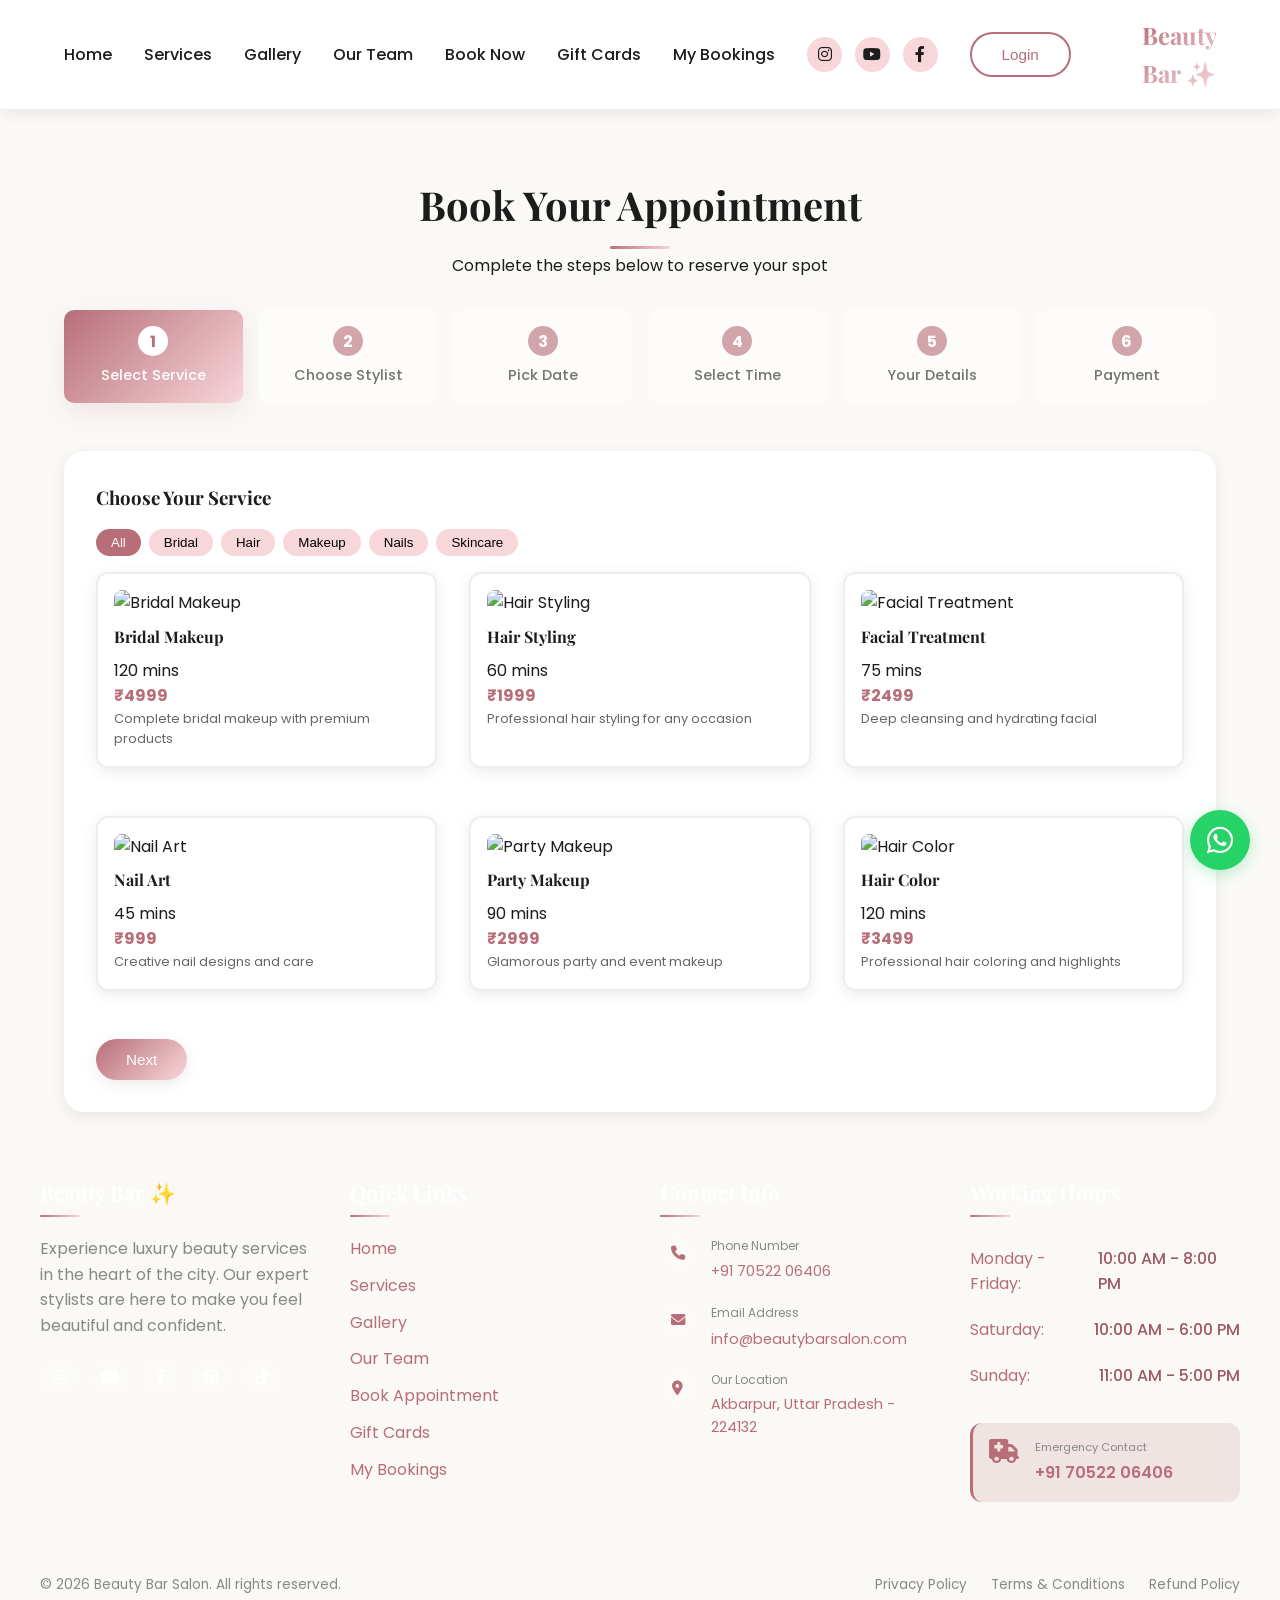
==== commit c5807b24: "git add . git commit -m "Add real Razorpay and Google Auth integration" git push origin main" ====
--- a/booking.html
+++ b/booking.html
@@ -5,6 +5,7 @@
     <meta name="viewport" content="width=device-width, initial-scale=1.0">
     <title>Book Appointment - Beauty Bar Salon</title>
     <link rel="stylesheet" href="css/style.css">
+    <script src="https://checkout.razorpay.com/v1/checkout.js"></script>
     <link href="https://fonts.googleapis.com/css2?family=Playfair+Display:wght@400;700;900&family=Poppins:wght@300;400;500;600;700&display=swap" rel="stylesheet">
     <link rel="stylesheet" href="https://cdnjs.cloudflare.com/ajax/libs/font-awesome/6.0.0/css/all.min.css">
     <style>
--- a/css/style.css
+++ b/css/style.css
@@ -1,8 +1,11 @@
-  /* BEAUTY BAR SALON - COMPLETE CSS
+/* ============================================
+   BEAUTY BAR SALON - COMPLETE CSS
    Luxury Rose Gold Theme
    ============================================ */
 
-/* CSS Variables */
+/* ============================================
+   CSS VARIABLES
+   ============================================ */
 :root {
     --primary: #B76E79;
     --primary-dark: #9e5a64;
@@ -26,7 +29,9 @@
     --transition: all 0.3s ease;
 }
 
-/* Reset & Base */
+/* ============================================
+   RESET & BASE STYLES
+   ============================================ */
 * {
     margin: 0;
     padding: 0;
@@ -45,7 +50,9 @@
     overflow-x: hidden;
 }
 
-/* Typography */
+/* ============================================
+   TYPOGRAPHY
+   ============================================ */
 h1, h2, h3, h4, h5, h6 {
     font-family: var(--font-heading);
     font-weight: 700;
@@ -102,6 +109,7 @@
     background: transparent;
     border: none;
     order: 1;
+    z-index: 1001;
 }
 
 .hamburger .bar {
@@ -110,6 +118,18 @@
     background-color: var(--primary);
     border-radius: 10px;
     transition: var(--transition);
+}
+
+.hamburger.active .bar:nth-child(1) {
+    transform: translateY(8px) rotate(45deg);
+}
+
+.hamburger.active .bar:nth-child(2) {
+    opacity: 0;
+}
+
+.hamburger.active .bar:nth-child(3) {
+    transform: translateY(-8px) rotate(-45deg);
 }
 
 .logo {
@@ -135,20 +155,6 @@
     font-size: 0.85rem;
 }
 
-/* Hamburger Animation */
-.hamburger.active .bar:nth-child(1) {
-    transform: translateY(8px) rotate(45deg);
-}
-
-.hamburger.active .bar:nth-child(2) {
-    opacity: 0;
-}
-
-.hamburger.active .bar:nth-child(3) {
-    transform: translateY(-8px) rotate(-45deg);
-}
-
-/* Navigation Links */
 .nav-links {
     display: flex;
     align-items: center;
@@ -229,7 +235,9 @@
     transform: translateY(-2px);
 }
 
-/* Hero Section - Background Image Style */
+/* ============================================
+   HERO SECTION
+   ============================================ */
 .hero {
     min-height: 85vh;
     display: flex;
@@ -243,7 +251,6 @@
     background-repeat: no-repeat;
 }
 
-/* Dark overlay for better text readability */
 .hero::before {
     content: '';
     position: absolute;
@@ -251,7 +258,7 @@
     left: 0;
     right: 0;
     bottom: 0;
-    background: rgba(0, 0, 0, 0.4);
+    background: rgba(0, 0, 0, 0.5);
     z-index: 1;
 }
 
@@ -267,16 +274,13 @@
     font-size: 3.5rem;
     margin-bottom: 1.5rem;
     color: var(--white);
-}
-
-.hero-content h1 span {
-    display: inline-block;
+    text-shadow: 2px 2px 4px rgba(0,0,0,0.3);
 }
 
 .hero-content p {
     font-size: 1.2rem;
     margin-bottom: 2rem;
-    color: rgba(255, 255, 255, 0.9);
+    color: rgba(255, 255, 255, 0.95);
 }
 
 .hero-buttons {
@@ -286,7 +290,6 @@
     flex-wrap: wrap;
 }
 
-/* Button styles for hero (white text on dark background) */
 .hero .btn-primary {
     background: var(--gradient);
     color: var(--white);
@@ -301,45 +304,8 @@
 .hero .btn-outline:hover {
     background: var(--white);
     color: var(--primary);
-    border-color: var(--white);
-}
-
-/* Responsive */
-@media (max-width: 768px) {
-    .hero {
-        min-height: 70vh;
-        padding: 3rem 5%;
-    }
-    
-    .hero-content h1 {
-        font-size: 2rem;
-    }
-    
-    .hero-content p {
-        font-size: 1rem;
-    }
-    
-    .hero-buttons .btn {
-        padding: 10px 20px;
-        font-size: 0.9rem;
-    }
-}
-
-@media (max-width: 480px) {
-    .hero-content h1 {
-        font-size: 1.6rem;
-    }
-    
-    .hero-buttons {
-        flex-direction: column;
-        align-items: center;
-    }
-    
-    .hero-buttons .btn {
-        width: 100%;
-        max-width: 250px;
-    }
-}
+}
+
 /* ============================================
    COUNTER SECTION
    ============================================ */
@@ -479,12 +445,8 @@
 }
 
 /* ============================================
-   VIDEO SECTION
-   ============================================ */
-/* ============================================
-   VIDEO GALLERY STYLES
-   ============================================ */
-
+   VIDEO GALLERY SECTION
+   ============================================ */
 .video-gallery-section {
     padding: 5rem 5%;
     background: linear-gradient(135deg, var(--white) 0%, var(--secondary) 100%);
@@ -580,7 +542,6 @@
     background: var(--primary-dark);
 }
 
-/* Video Info */
 .video-info {
     margin-top: 1.5rem;
     text-align: center;
@@ -588,12 +549,6 @@
 
 .video-info h3 {
     font-size: 1.3rem;
-    margin-bottom: 0.5rem;
-    color: var(--dark);
-}
-
-.video-info p {
-    color: var(--gray);
     margin-bottom: 0.5rem;
 }
 
@@ -615,7 +570,6 @@
     color: var(--primary);
 }
 
-/* Slider Navigation */
 .slider-nav {
     width: 45px;
     height: 45px;
@@ -639,7 +593,6 @@
     transform: scale(1.05);
 }
 
-/* Slider Indicators */
 .slider-indicators {
     display: flex;
     justify-content: center;
@@ -662,107 +615,6 @@
     border-radius: 10px;
 }
 
-.indicator:hover {
-    background: var(--primary);
-    transform: scale(1.2);
-}
-
-/* Video Gallery Controls */
-.video-gallery-controls {
-    display: flex;
-    justify-content: center;
-    gap: 1rem;
-    margin-top: 2rem;
-    flex-wrap: wrap;
-}
-
-.video-control-btn {
-    padding: 10px 24px;
-    background: var(--white);
-    border: 2px solid var(--primary);
-    border-radius: 30px;
-    cursor: pointer;
-    font-weight: 500;
-    color: var(--primary);
-    transition: var(--transition);
-}
-
-.video-control-btn:hover {
-    background: var(--primary);
-    color: white;
-    transform: translateY(-2px);
-}
-
-/* Alternative Grid View */
-.video-grid {
-    display: grid;
-    grid-template-columns: repeat(auto-fit, minmax(320px, 1fr));
-    gap: 2rem;
-    max-width: 1200px;
-    margin: 0 auto;
-}
-
-.video-card {
-    background: var(--white);
-    border-radius: 15px;
-    overflow: hidden;
-    box-shadow: var(--shadow);
-    transition: var(--transition);
-}
-
-.video-card:hover {
-    transform: translateY(-5px);
-    box-shadow: var(--shadow-hover);
-}
-
-.video-card video {
-    width: 100%;
-    display: block;
-}
-
-.video-card h4 {
-    padding: 1rem 1rem 0.5rem;
-    font-size: 1.1rem;
-}
-
-.video-card p {
-    padding: 0 1rem 1rem;
-    color: var(--gray);
-    font-size: 0.85rem;
-}
-
-/* Responsive */
-@media (max-width: 768px) {
-    .video-slider-container {
-        gap: 0.5rem;
-    }
-    
-    .slider-nav {
-        width: 35px;
-        height: 35px;
-        font-size: 1rem;
-    }
-    
-    .play-btn {
-        width: 50px;
-        height: 50px;
-        font-size: 1.2rem;
-    }
-    
-    .video-info h3 {
-        font-size: 1rem;
-    }
-    
-    .video-meta span {
-        font-size: 0.7rem;
-    }
-    
-    .video-control-btn {
-        padding: 8px 16px;
-        font-size: 0.8rem;
-    }
-}
-
 /* ============================================
    TEAM SECTION
    ============================================ */
@@ -820,7 +672,7 @@
 }
 
 /* ============================================
-   TESTIMONIALS
+   TESTIMONIALS SECTION
    ============================================ */
 .testimonials {
     padding: 5rem 5%;
@@ -926,7 +778,7 @@
 }
 
 /* ============================================
-   NEWSLETTER
+   NEWSLETTER SECTION
    ============================================ */
 .newsletter {
     padding: 4rem 5%;
@@ -969,7 +821,7 @@
 }
 
 /* ============================================
-   FOOTER
+   FOOTER - YOUR CUSTOM STYLES
    ============================================ */
 .footer {
     background: var(--dark);
@@ -994,7 +846,7 @@
     font-family: var(--font-heading);
     font-size: 1.3rem;
     margin-bottom: 1.2rem;
-    color: black solid;
+    color: var(--white);
     position: relative;
     padding-bottom: 0.5rem;
 }
@@ -1011,7 +863,7 @@
 }
 
 .footer-description {
-    color: #888;
+    color: #aaa;
     line-height: 1.6;
     margin-bottom: 1.2rem;
 }
@@ -1052,7 +904,7 @@
 }
 
 .footer-links a {
-    color: #B76E79;
+    color: #ccc;
     text-decoration: none;
     transition: var(--transition);
     display: inline-block;
@@ -1100,7 +952,7 @@
 
 .footer-contact li a,
 .footer-contact li p {
-    color: #B76E79;
+    color: #ccc;
     text-decoration: none;
     font-size: 0.9rem;
 }
@@ -1123,11 +975,11 @@
 }
 
 .footer-hours li span:first-child {
-    color: #B76E79;
+    color: #aaa;
 }
 
 .footer-hours li span:last-child {
-    color: #9e5a64;
+    color: #ccc;
     font-weight: 500;
 }
 
@@ -1161,7 +1013,6 @@
     font-size: 1rem;
 }
 
-
 /* Bottom Bar */
 .footer-bottom {
     padding: 1.5rem 0;
@@ -1196,59 +1047,8 @@
     color: var(--primary);
 }
 
-/* Responsive Footer */
-@media (max-width: 768px) {
-    .footer {
-        padding: 3rem 5% 0;
-    }
-    
-    .footer-grid {
-        gap: 1.5rem;
-    }
-    
-    .footer-newsletter-form {
-        flex-direction: column;
-    }
-    
-    .footer-newsletter-form button {
-        width: 100%;
-    }
-    
-    .footer-bottom-content {
-        flex-direction: column;
-        text-align: center;
-    }
-    
-    .footer-bottom-links {
-        justify-content: center;
-    }
-    
-    .footer-contact li {
-        flex-direction: column;
-        text-align: center;
-        gap: 0.5rem;
-    }
-    
-    .footer-contact li i {
-        margin: 0 auto;
-    }
-    
-    .footer-title::after {
-        left: 50%;
-        transform: translateX(-50%);
-    }
-    
-    .footer-section {
-        text-align: center;
-    }
-    
-    .footer-social {
-        justify-content: center;
-  }
-}
-
-/* ============================================
-   FLOATING WHATSAPP
+/* ============================================
+   FLOATING WHATSAPP BUTTON
    ============================================ */
 .whatsapp-float {
     position: fixed;
@@ -1387,21 +1187,37 @@
 }
 
 /* ============================================
+   BACK TO TOP BUTTON
+   ============================================ */
+.back-to-top {
+    position: fixed;
+    bottom: 20px;
+    right: 20px;
+    background: var(--primary);
+    color: white;
+    width: 45px;
+    height: 45px;
+    border-radius: 50%;
+    border: none;
+    cursor: pointer;
+    display: none;
+    z-index: 997;
+    transition: var(--transition);
+    box-shadow: 0 2px 10px rgba(0,0,0,0.2);
+}
+
+.back-to-top:hover {
+    transform: translateY(-3px);
+    box-shadow: 0 4px 15px rgba(183, 110, 121, 0.4);
+}
+
+/* ============================================
    RESPONSIVE DESIGN
    ============================================ */
+
 @media (max-width: 992px) {
     .hero-content h1 {
         font-size: 2.5rem;
-    }
-    
-    .hero {
-        flex-direction: column;
-        text-align: center;
-        padding: 3rem 5%;
-    }
-    
-    .hero-buttons {
-        justify-content: center;
     }
     
     .counter-grid {
@@ -1458,12 +1274,16 @@
     }
     
     /* Hero */
+    .hero {
+        min-height: 70vh;
+    }
+    
     .hero-content h1 {
         font-size: 2rem;
     }
     
     .hero-content p {
-        font-size: 0.95rem;
+        font-size: 1rem;
     }
     
     /* Sections */
@@ -1492,8 +1312,61 @@
         width: 100%;
     }
     
-    .footer-content {
-        grid-template-columns: 1fr;
+    /* Video Slider */
+    .video-slider-container {
+        gap: 0.5rem;
+    }
+    
+    .slider-nav {
+        width: 35px;
+        height: 35px;
+        font-size: 1rem;
+    }
+    
+    .play-btn {
+        width: 50px;
+        height: 50px;
+        font-size: 1.2rem;
+    }
+    
+    .video-info h3 {
+        font-size: 1rem;
+    }
+    
+    /* Footer Responsive */
+    .footer {
+        padding: 3rem 5% 0;
+    }
+    
+    .footer-grid {
+        gap: 1.5rem;
+    }
+    
+    .footer-bottom-content {
+        flex-direction: column;
+        text-align: center;
+    }
+    
+    .footer-bottom-links {
+        justify-content: center;
+    }
+    
+    .footer-contact li {
+        flex-direction: column;
+        text-align: center;
+        gap: 0.5rem;
+    }
+    
+    .footer-contact li i {
+        margin: 0 auto;
+    }
+    
+    .footer-title::after {
+        left: 50%;
+        transform: translateX(-50%);
+    }
+    
+    .footer-section {
         text-align: center;
     }
     
@@ -1519,7 +1392,7 @@
 
 @media (max-width: 480px) {
     .hero-content h1 {
-        font-size: 1.6rem;
+        font-size: 1.5rem;
     }
     
     .section-title {
@@ -1561,4 +1434,4 @@
         flex: 0;
         text-align: left;
     }
-}
+  }
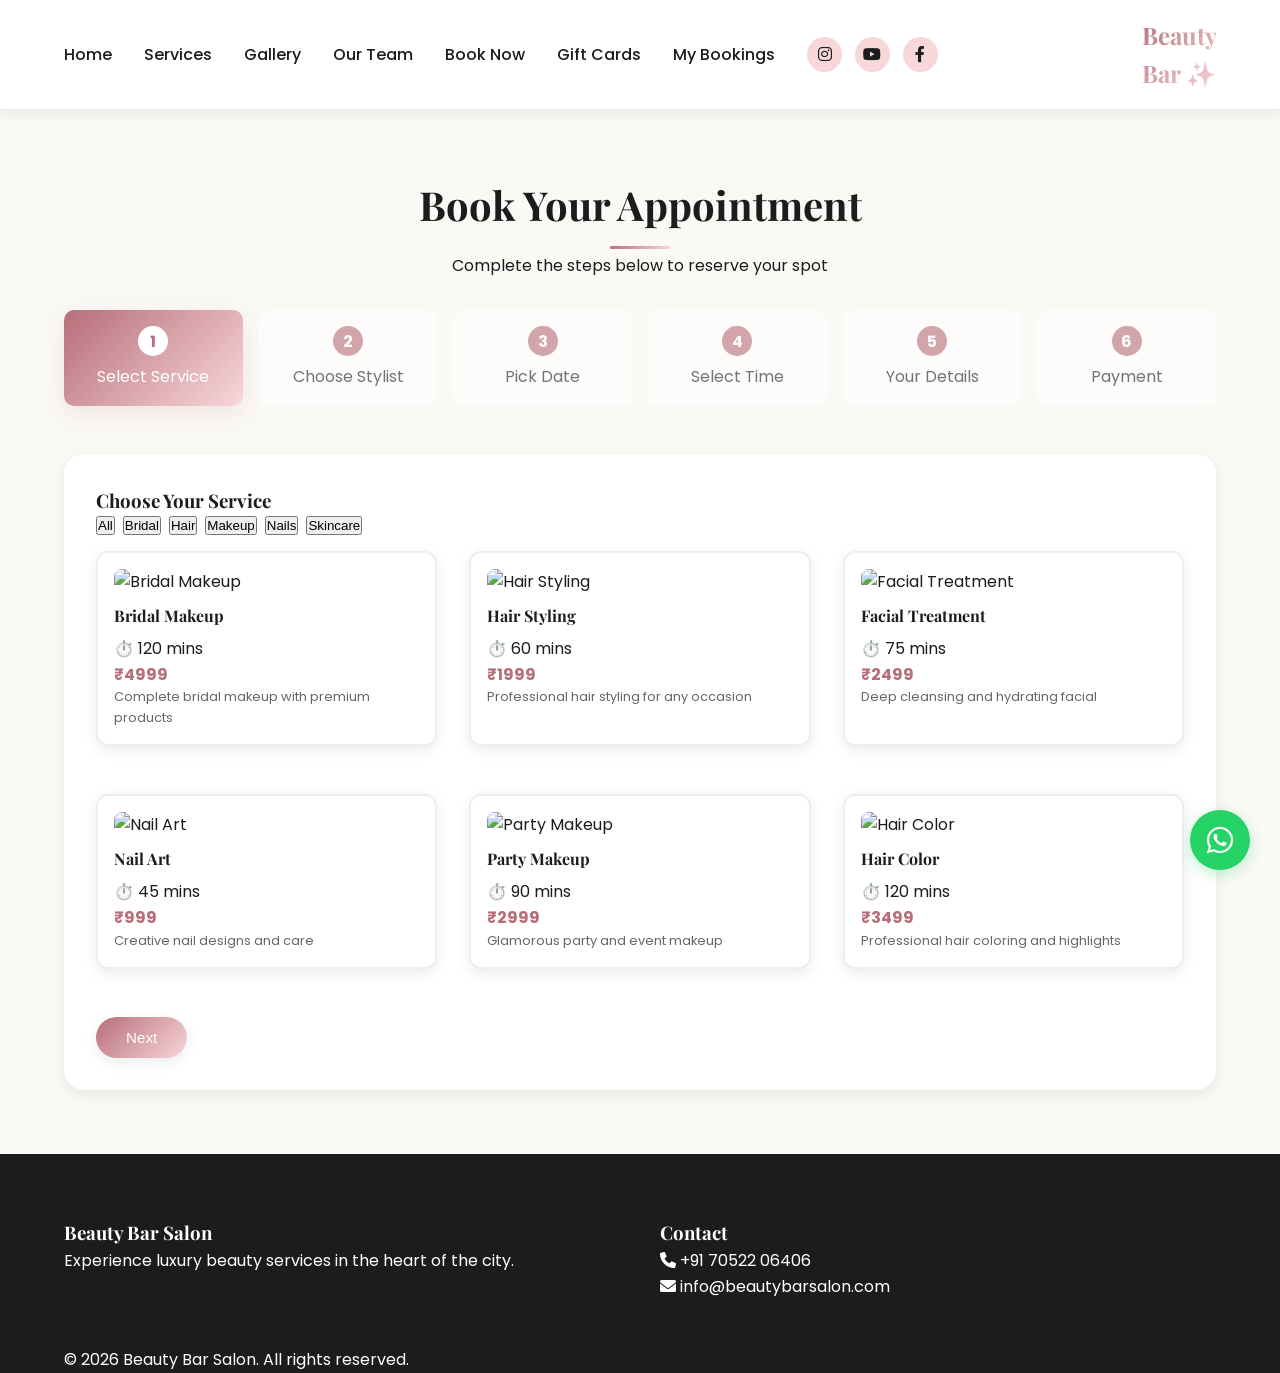
==== commit eb864581: "Add files via upload" ====
--- a/booking.html
+++ b/booking.html
@@ -5,7 +5,6 @@
     <meta name="viewport" content="width=device-width, initial-scale=1.0">
     <title>Book Appointment - Beauty Bar Salon</title>
     <link rel="stylesheet" href="css/style.css">
-    <script src="https://checkout.razorpay.com/v1/checkout.js"></script>
     <link href="https://fonts.googleapis.com/css2?family=Playfair+Display:wght@400;700;900&family=Poppins:wght@300;400;500;600;700&display=swap" rel="stylesheet">
     <link rel="stylesheet" href="https://cdnjs.cloudflare.com/ajax/libs/font-awesome/6.0.0/css/all.min.css">
     <style>
@@ -24,9 +23,9 @@
             padding: 1rem;
             background: white;
             border-radius: 10px;
-            cursor: pointer;
             transition: all 0.3s;
             opacity: 0.6;
+            cursor: pointer;
         }
         
         .step.active {
@@ -60,11 +59,6 @@
             color: var(--primary);
         }
         
-        .step-title {
-            font-size: 0.9rem;
-            font-weight: 500;
-        }
-        
         .booking-content {
             background: white;
             padding: 2rem;
@@ -177,34 +171,88 @@
             color: white;
         }
         
-        .selected-service-badge {
-            background: var(--primary);
-            color: white;
-            padding: 8px 15px;
-            border-radius: 30px;
-            display: inline-block;
-            margin-bottom: 1rem;
-        }
-        
-        .service-filter-buttons {
-            display: flex;
-            gap: 0.5rem;
-            flex-wrap: wrap;
-            margin-bottom: 1rem;
-        }
-        
-        .filter-btn {
-            padding: 6px 15px;
-            background: var(--secondary);
-            border: none;
+        /* Paytm QR Section */
+        .paytm-section {
+            text-align: center;
+            padding: 1rem;
+        }
+        
+        .qr-container {
+            background: white;
+            padding: 2rem;
             border-radius: 20px;
+            margin: 1rem 0;
+            text-align: center;
+        }
+        
+        .qr-code {
+            max-width: 250px;
+            margin: 1rem auto;
+            border: 2px solid #eee;
+            border-radius: 20px;
+            padding: 1rem;
+        }
+        
+        .qr-code img {
+            width: 100%;
+            height: auto;
+        }
+        
+        .payment-details {
+            background: #f8f9fa;
+            padding: 1rem;
+            border-radius: 12px;
+            margin: 1rem 0;
+            text-align: left;
+        }
+        
+        .payment-details p {
+            margin: 0.5rem 0;
+        }
+        
+        .upload-area {
+            border: 2px dashed #ddd;
+            border-radius: 12px;
+            padding: 2rem;
+            text-align: center;
             cursor: pointer;
             transition: all 0.3s;
-        }
-        
-        .filter-btn.active {
-            background: var(--primary);
-            color: white;
+            margin-top: 1rem;
+        }
+        
+        .upload-area:hover {
+            border-color: var(--primary);
+            background: var(--secondary);
+        }
+        
+        .screenshot-preview {
+            margin-top: 1rem;
+            max-width: 200px;
+            margin-left: auto;
+            margin-right: auto;
+        }
+        
+        .screenshot-preview img {
+            width: 100%;
+            border-radius: 8px;
+            border: 1px solid #ddd;
+        }
+        
+        .payment-status {
+            padding: 1rem;
+            border-radius: 12px;
+            margin-top: 1rem;
+            text-align: center;
+        }
+        
+        .payment-status.pending {
+            background: #fff3cd;
+            color: #856404;
+        }
+        
+        .payment-status.confirmed {
+            background: #d4edda;
+            color: #155724;
         }
         
         @media (max-width: 768px) {
@@ -223,285 +271,6 @@
                 text-align: center;
             }
         }
-        /* ============================================
-   FOOTER
-   ============================================ */
-.footer {
-    background: var(--dark);
-    color: var(--white);
-    padding: 4rem 5% 0;
-    margin-top: 0;
-}
-
-.footer-container {
-    max-width: 1200px;
-    margin: 0 auto;
-}
-
-.footer-grid {
-    display: grid;
-    grid-template-columns: repeat(auto-fit, minmax(250px, 1fr));
-    gap: 2.5rem;
-    margin-bottom: 3rem;
-}
-
-.footer-title {
-    font-family: var(--font-heading);
-    font-size: 1.3rem;
-    margin-bottom: 1.2rem;
-    color: black solid;
-    position: relative;
-    padding-bottom: 0.5rem;
-}
-
-.footer-title::after {
-    content: '';
-    position: absolute;
-    bottom: 0;
-    left: 0;
-    width: 40px;
-    height: 2px;
-    background: var(--gradient);
-    border-radius: 2px;
-}
-
-.footer-description {
-    color: #888;
-    line-height: 1.6;
-    margin-bottom: 1.2rem;
-}
-
-/* Social Links */
-.footer-social {
-    display: flex;
-    gap: 0.8rem;
-    flex-wrap: wrap;
-}
-
-.social-link {
-    width: 38px;
-    height: 38px;
-    border-radius: 50%;
-    background: rgba(255, 255, 255, 0.1);
-    display: flex;
-    align-items: center;
-    justify-content: center;
-    color: var(--white);
-    text-decoration: none;
-    transition: var(--transition);
-}
-
-.social-link:hover {
-    background: var(--primary);
-    transform: translateY(-3px);
-}
-
-/* Footer Links */
-.footer-links {
-    list-style: none;
-    padding: 0;
-}
-
-.footer-links li {
-    margin-bottom: 0.7rem;
-}
-
-.footer-links a {
-    color: #B76E79;
-    text-decoration: none;
-    transition: var(--transition);
-    display: inline-block;
-}
-
-.footer-links a:hover {
-    color: var(--primary);
-    transform: translateX(5px);
-}
-
-/* Contact Info */
-.footer-contact {
-    list-style: none;
-    padding: 0;
-}
-
-.footer-contact li {
-    display: flex;
-    gap: 1rem;
-    margin-bottom: 1.2rem;
-}
-
-.footer-contact li i {
-    width: 35px;
-    height: 35px;
-    background: rgba(255, 255, 255, 0.1);
-    border-radius: 50%;
-    display: flex;
-    align-items: center;
-    justify-content: center;
-    color: var(--primary);
-    font-size: 0.9rem;
-}
-
-.footer-contact li div {
-    flex: 1;
-}
-
-.footer-contact li span {
-    display: block;
-    font-size: 0.75rem;
-    color: #888;
-    margin-bottom: 0.2rem;
-}
-
-.footer-contact li a,
-.footer-contact li p {
-    color: #B76E79;
-    text-decoration: none;
-    font-size: 0.9rem;
-}
-
-.footer-contact li a:hover {
-    color: var(--primary);
-}
-
-/* Working Hours */
-.footer-hours {
-    list-style: none;
-    padding: 0;
-}
-
-.footer-hours li {
-    display: flex;
-    justify-content: space-between;
-    padding: 0.6rem 0;
-    border-bottom: 1px dashed rgba(255, 255, 255, 0.1);
-}
-
-.footer-hours li span:first-child {
-    color: #B76E79;
-}
-
-.footer-hours li span:last-child {
-    color: #9e5a64;
-    font-weight: 500;
-}
-
-/* Emergency Contact */
-.footer-emergency {
-    display: flex;
-    gap: 1rem;
-    margin-top: 1.5rem;
-    padding: 1rem;
-    background: rgba(183, 110, 121, 0.15);
-    border-radius: 12px;
-    border-left: 3px solid var(--primary);
-}
-
-.footer-emergency i {
-    font-size: 1.5rem;
-    color: var(--primary);
-}
-
-.footer-emergency div span {
-    display: block;
-    font-size: 0.7rem;
-    color: #888;
-    margin-bottom: 0.2rem;
-}
-
-.footer-emergency a {
-    color: var(--primary);
-    text-decoration: none;
-    font-weight: 600;
-    font-size: 1rem;
-}
-
-
-/* Bottom Bar */
-.footer-bottom {
-    padding: 1.5rem 0;
-}
-
-.footer-bottom-content {
-    display: flex;
-    justify-content: space-between;
-    align-items: center;
-    flex-wrap: wrap;
-    gap: 1rem;
-}
-
-.footer-bottom p {
-    color: #888;
-    font-size: 0.85rem;
-}
-
-.footer-bottom-links {
-    display: flex;
-    gap: 1.5rem;
-}
-
-.footer-bottom-links a {
-    color: #888;
-    text-decoration: none;
-    font-size: 0.85rem;
-    transition: color 0.3s;
-}
-
-.footer-bottom-links a:hover {
-    color: var(--primary);
-}
-
-/* Responsive Footer */
-@media (max-width: 768px) {
-    .footer {
-        padding: 3rem 5% 0;
-    }
-    
-    .footer-grid {
-        gap: 1.5rem;
-    }
-    
-    .footer-newsletter-form {
-        flex-direction: column;
-    }
-    
-    .footer-newsletter-form button {
-        width: 100%;
-    }
-    
-    .footer-bottom-content {
-        flex-direction: column;
-        text-align: center;
-    }
-    
-    .footer-bottom-links {
-        justify-content: center;
-    }
-    
-    .footer-contact li {
-        flex-direction: column;
-        text-align: center;
-        gap: 0.5rem;
-    }
-    
-    .footer-contact li i {
-        margin: 0 auto;
-    }
-    
-    .footer-title::after {
-        left: 50%;
-        transform: translateX(-50%);
-    }
-    
-    .footer-section {
-        text-align: center;
-    }
-    
-    .footer-social {
-        justify-content: center;
-  }
-}
-        
     </style>
 </head>
 <body>
@@ -512,9 +281,6 @@
             <div class="bar"></div>
         </div>
         <a href="index.html" class="logo">Beauty Bar ✨</a>
-        <div class="login-mobile">
-            <button class="btn btn-outline" id="loginBtnMobile">Login</button>
-        </div>
         <div class="nav-links" id="navLinks">
             <a href="index.html">Home</a>
             <a href="index.html#services">Services</a>
@@ -528,7 +294,6 @@
                 <a href="#" class="social-icon"><i class="fab fa-youtube"></i></a>
                 <a href="#" class="social-icon"><i class="fab fa-facebook-f"></i></a>
             </div>
-            <button class="btn btn-outline" id="loginBtn">Login</button>
         </div>
     </nav>
 
@@ -571,8 +336,7 @@
             <!-- Step 1: Service Selection -->
             <div class="step-panel active" id="step1">
                 <h3>Choose Your Service</h3>
-                <div id="selectedServiceDisplay" style="margin-bottom: 1rem;"></div>
-                <div class="service-filter-buttons">
+                <div class="service-filter-buttons" style="display: flex; gap: 0.5rem; flex-wrap: wrap; margin-bottom: 1rem;">
                     <button class="filter-btn active" data-category="all">All</button>
                     <button class="filter-btn" data-category="Bridal">Bridal</button>
                     <button class="filter-btn" data-category="Hair">Hair</button>
@@ -606,15 +370,15 @@
                 <h3>Your Information</h3>
                 <form id="customer-form">
                     <div class="form-group">
-                        <label>Full Name</label>
+                        <label>Full Name *</label>
                         <input type="text" class="form-control" id="customer-name" required>
                     </div>
                     <div class="form-group">
-                        <label>Email</label>
+                        <label>Email *</label>
                         <input type="email" class="form-control" id="customer-email" required>
                     </div>
                     <div class="form-group">
-                        <label>Phone Number</label>
+                        <label>Phone Number *</label>
                         <input type="tel" class="form-control" id="customer-phone" required>
                     </div>
                     <div class="form-group">
@@ -624,18 +388,40 @@
                 </form>
             </div>
 
-            <!-- Step 6: Payment & Summary -->
+            <!-- Step 6: Payment -->
             <div class="step-panel" id="step6">
-                <h3>Booking Summary</h3>
+                <h3>Complete Payment</h3>
                 <div id="booking-summary" class="booking-summary"></div>
-                <div class="form-group" style="margin-top: 1rem;">
-                    <label>
-                        <input type="checkbox" id="terms"> I agree to the terms and conditions
-                    </label>
+                
+                <div class="paytm-section">
+                    <div class="qr-container">
+                        <h4>Scan & Pay with Paytm</h4>
+                        <div class="qr-code">
+                            <!-- Replace with your actual Paytm QR code image -->
+                            <img src="assets/images/paytm-qr-code.png" alt="Paytm QR Code" id="paytmQR">
+                        </div>
+                        <div class="payment-details">
+                            <p><strong>📱 UPI ID:</strong> <span id="upi-id">your-salon@paytm</span></p>
+                            <p><strong>💰 Amount to Pay:</strong> <span id="payment-amount">₹0</span> (30% Advance)</p>
+                            <p><strong>📝 Note:</strong> Please add your name in payment description</p>
+                        </div>
+                        
+                        <div class="upload-area" id="uploadArea">
+                            <i class="fas fa-cloud-upload-alt" style="font-size: 2rem; color: var(--primary);"></i>
+                            <p>Click or drag to upload payment screenshot</p>
+                            <input type="file" id="screenshotInput" accept="image/*" style="display: none;">
+                        </div>
+                        
+                        <div id="screenshotPreview" class="screenshot-preview" style="display: none;">
+                            <img id="previewImage" src="" alt="Payment Screenshot">
+                            <button class="btn btn-outline" id="removeScreenshot" style="margin-top: 0.5rem;">Remove</button>
+                        </div>
+                        
+                        <div id="payment-status" class="payment-status pending" style="display: none;">
+                            <i class="fas fa-clock"></i> Payment verification pending
+                        </div>
+                    </div>
                 </div>
-                <button class="btn btn-primary" id="pay-btn" style="width: 100%; margin-top: 1rem;" disabled>
-                    Pay 30% Advance & Confirm Booking
-                </button>
             </div>
 
             <div class="nav-buttons">
@@ -645,133 +431,46 @@
         </div>
     </section>
 
-        <!-- ============================================
-         FOOTER
-    ============================================ -->
-    <footer>
-    <div class="footer-container">
-        <div class="footer-grid">
-            <!-- About Section -->
-            <div class="footer-section">
-                <h3 class="footer-title">Beauty Bar ✨</h3>
-                <p class="footer-description">Experience luxury beauty services in the heart of the city. Our expert stylists are here to make you feel beautiful and confident.</p>
-                <div class="footer-social">
-                    <a href="https://www.instagram.com/sandhya.rathi6921" class="social-link" target="_blank"><i class="fab fa-instagram"></i></a>
-                    <a href="#" class="social-link" target="_blank"><i class="fab fa-youtube"></i></a>
-                    <a href="#" class="social-link" target="_blank"><i class="fab fa-facebook-f"></i></a>
-                    <a href="#" class="social-link" target="_blank"><i class="fab fa-pinterest"></i></a>
-                    <a href="#" class="social-link" target="_blank"><i class="fab fa-tiktok"></i></a>
+    <footer class="footer">
+        <div class="footer-container">
+            <div class="footer-grid">
+                <div class="footer-section">
+                    <h3>Beauty Bar Salon</h3>
+                    <p>Experience luxury beauty services in the heart of the city.</p>
                 </div>
-            </div>
-
-            <!-- Quick Links Section -->
-            <div class="footer-section">
-                <h3 class="footer-title">Quick Links</h3>
-                <ul class="footer-links">
-                    <li><a href="index.html">Home</a></li>
-                    <li><a href="index.html#services">Services</a></li>
-                    <li><a href="index.html#gallery">Gallery</a></li>
-                    <li><a href="index.html#team">Our Team</a></li>
-                    <li><a href="booking.html">Book Appointment</a></li>
-                    <li><a href="gift-card.html">Gift Cards</a></li>
-                    <li><a href="history.html">My Bookings</a></li>
-                </ul>
-            </div>
-
-            <!-- Contact Info Section -->
-            <div class="footer-section">
-                <h3 class="footer-title">Contact Info</h3>
-                <ul class="footer-contact">
-                    <li>
-                        <i class="fas fa-phone"></i>
-                        <div>
-                            <span>Phone Number</span>
-                            <a href="tel:+917052206406">+91 70522 06406</a>
-                        </div>
-                    </li>
-                    <li>
-                        <i class="fas fa-envelope"></i>
-                        <div>
-                            <span>Email Address</span>
-                            <a href="mailto:sk2940012@gmail.com">info@beautybarsalon.com</a>
-                        </div>
-                    </li>
-                    <li>
-                        <i class="fas fa-map-marker-alt"></i>
-                        <div>
-                            <span>Our Location</span>
-                            <p>Akbarpur, Uttar Pradesh - 224132</p>
-                        </div>
-                    </li>
-                </ul>
-            </div>
-
-            <!-- Working Hours Section -->
-            <div class="footer-section">
-                <h3 class="footer-title">Working Hours</h3>
-                <ul class="footer-hours">
-                    <li>
-                        <span>Monday - Friday:</span>
-                        <span>10:00 AM - 8:00 PM</span>
-                    </li>
-                    <li>
-                        <span>Saturday:</span>
-                        <span>10:00 AM - 6:00 PM</span>
-                    </li>
-                    <li>
-                        <span>Sunday:</span>
-                        <span>11:00 AM - 5:00 PM</span>
-                    </li>
-                </ul>
-                <div class="footer-emergency">
-                    <i class="fas fa-ambulance"></i>
-                    <div>
-                        <span>Emergency Contact</span>
-                        <a href="tel:+917052206406">+91 70522 06406</a>
-                    </div>
+                <div class="footer-section">
+                    <h3>Contact</h3>
+                    <p><i class="fas fa-phone"></i> +91 70522 06406</p>
+                    <p><i class="fas fa-envelope"></i> info@beautybarsalon.com</p>
                 </div>
             </div>
+            <div class="copyright">
+                <p>&copy; 2026 Beauty Bar Salon. All rights reserved.</p>
+            </div>
         </div>
-        <!-- Bottom Bar -->
-        <div class="footer-bottom">
-            <div class="footer-bottom-content">
-                <p>&copy; 2026 Beauty Bar Salon. All rights reserved.</p>
-                <div class="footer-bottom-links">
-                    <a href="#">Privacy Policy</a>
-                    <a href="#">Terms & Conditions</a>
-                    <a href="#">Refund Policy</a>
-                </div>
-            </div>
-        </div>
-    </div>
     </footer>
-
-    <div class="modal" id="loginModal">
-        <div class="modal-content">
-            <span class="close-modal" id="closeModal">&times;</span>
-            <h2>Welcome to Beauty Bar ✨</h2>
-            <div class="google-login" id="googleLogin">
-                <img src="https://www.google.com/favicon.ico" alt="Google">
-                <span>Continue with Google</span>
-            </div>
-        </div>
-    </div>
 
     <script>
         // ============================================
-        // BOOKING PAGE JAVASCRIPT
+        // BOOKING MANAGER - Paytm QR Version
         // ============================================
         
-        let selectedService = null;
-        let selectedStaff = null;
-        let selectedDate = null;
-        let selectedTime = null;
         let currentStep = 1;
-        let allServices = [];
-        let allStaff = [];
+        let bookingData = {
+            service: null,
+            staff: null,
+            date: null,
+            time: null,
+            customer: null,
+            paymentScreenshot: null,
+            paymentStatus: 'pending'
+        };
+        
+        let services = [];
+        let staff = [];
         
         // Service Data
-        const services = [
+        const defaultServices = [
             { id: 1, name: "Bridal Makeup", category: "Bridal", price: 4999, duration: 120, image: "https://images.pexels.com/photos/3992135/pexels-photo-3992135.jpeg?w=400&h=300&fit=crop", description: "Complete bridal makeup with premium products" },
             { id: 2, name: "Hair Styling", category: "Hair", price: 1999, duration: 60, image: "https://images.pexels.com/photos/3993449/pexels-photo-3993449.jpeg?w=400&h=300&fit=crop", description: "Professional hair styling for any occasion" },
             { id: 3, name: "Facial Treatment", category: "Skincare", price: 2499, duration: 75, image: "https://images.pexels.com/photos/3822600/pexels-photo-3822600.jpeg?w=400&h=300&fit=crop", description: "Deep cleansing and hydrating facial" },
@@ -781,73 +480,61 @@
         ];
         
         // Staff Data
-        const staff = [
+        const defaultStaff = [
             { id: 1, name: "Priya Sharma", position: "Senior Makeup Artist", specialty: "Bridal Makeup", image: "https://images.pexels.com/photos/1494790108777-223fd4f5603d?w=200&h=200&fit=crop", services: [1, 5], rating: 4.9 },
-            { id: 2, name: "Anjali Desai", position: "Hair Stylist", specialty: "Hair Color", image: "https://images.pexels.com/photos/1534528741775-53994a69daeb?w=200&h=200&fit=crop", services: [2, 6], rating: 4.8 },
-            { id: 3, name: "Meera Kapoor", position: "Skincare Expert", specialty: "Facial", image: "https://images.pexels.com/photos/1517365830460-955ce3ccd263?w=200&h=200&fit=crop", services: [3], rating: 4.9 },
-            { id: 4, name: "Riya Mehta", position: "Nail Artist", specialty: "Nail Art", image: "https://images.pexels.com/photos/1438761681033-6461ffad8d80?w=200&h=200&fit=crop", services: [4], rating: 4.7 }
+            { id: 2, name: "Anjali Desai", position: "Senior Hair Stylist", specialty: "Hair Color", image: "https://images.pexels.com/photos/1534528741775-53994a69daeb?w=200&h=200&fit=crop", services: [2, 6], rating: 4.8 },
+            { id: 3, name: "Meera Kapoor", position: "Nail Art Expert", specialty: "Nail Art", image: "https://images.pexels.com/photos/1517365830460-955ce3ccd263?w=200&h=200&fit=crop", services: [4], rating: 4.7 },
+            { id: 4, name: "Riya Mehta", position: "Skincare Specialist", specialty: "Facial", image: "https://images.pexels.com/photos/1438761681033-6461ffad8d80?w=200&h=200&fit=crop", services: [3], rating: 4.9 }
         ];
         
-        // Initialize page
-        function initBooking() {
-            allServices = [...services];
-            allStaff = [...staff];
-            
-            // Check for selected service from URL
-            const urlParams = new URLSearchParams(window.location.search);
-            const serviceId = urlParams.get('service');
-            
-            if (serviceId) {
-                selectedService = allServices.find(s => s.id == serviceId);
-                if (selectedService) {
-                    document.getElementById('selectedServiceDisplay').innerHTML = `
-                        <div class="selected-service-badge">
-                            <i class="fas fa-check-circle"></i> Selected: ${selectedService.name} - ₹${selectedService.price}
-                        </div>
-                    `;
-                }
-            }
+        // Initialize
+        function init() {
+            services = [...defaultServices];
+            staff = [...defaultStaff];
             
             displayServices();
             displayStaff();
             loadCalendar();
             setupEventListeners();
             updateSteps();
+            
+            // Check for selected service from URL
+            const urlParams = new URLSearchParams(window.location.search);
+            const serviceId = urlParams.get('service');
+            if (serviceId) {
+                setTimeout(() => selectService(parseInt(serviceId)), 500);
+            }
         }
         
         function displayServices() {
             const container = document.getElementById('services-list');
             if (!container) return;
             
-            container.innerHTML = allServices.map(service => `
-                <div class="service-card ${selectedService?.id === service.id ? 'selected' : ''}" data-id="${service.id}" onclick="selectService(${service.id})">
+            container.innerHTML = services.map(service => `
+                <div class="service-card" data-id="${service.id}" onclick="selectService(${service.id})">
                     <img src="${service.image}" alt="${service.name}" style="width: 100%; height: 180px; object-fit: cover; border-radius: 8px;">
                     <h4 style="margin: 0.5rem 0;">${service.name}</h4>
-                    <p>${service.duration} mins</p>
+                    <p>⏱️ ${service.duration} mins</p>
                     <p style="color: var(--primary); font-weight: bold;">₹${service.price}</p>
                     <p style="font-size: 0.8rem; color: #666;">${service.description}</p>
                 </div>
             `).join('');
         }
         
-        function filterServices(category) {
-            if (category === 'all') {
-                allServices = [...services];
-            } else {
-                allServices = services.filter(s => s.category === category);
-            }
-            displayServices();
-        }
-        
-        function selectService(id) {
-            selectedService = allServices.find(s => s.id === id);
-            document.getElementById('selectedServiceDisplay').innerHTML = `
-                <div class="selected-service-badge">
-                    <i class="fas fa-check-circle"></i> Selected: ${selectedService.name} - ₹${selectedService.price}
-                </div>
-            `;
-            displayServices();
-            displayStaffForService(id);
+        function selectService(serviceId) {
+            bookingData.service = services.find(s => s.id === serviceId);
+            
+            document.querySelectorAll('.service-card').forEach(card => {
+                card.classList.remove('selected');
+                if (card.dataset.id == serviceId) card.classList.add('selected');
+            });
+            
+            // Update payment amount
+            if (bookingData.service) {
+                const advanceAmount = bookingData.service.price * 0.3;
+                document.getElementById('payment-amount').innerHTML = `₹${advanceAmount} (30% Advance)`;
+            }
+            
             showToast('Service selected!', 'success');
         }
         
@@ -855,48 +542,27 @@
             const container = document.getElementById('staff-list');
             if (!container) return;
             
-            container.innerHTML = allStaff.map(s => `
+            container.innerHTML = staff.map(s => `
                 <div class="staff-card" data-id="${s.id}" onclick="selectStaff(${s.id})">
                     <img src="${s.image}" alt="${s.name}">
                     <div>
                         <h4>${s.name}</h4>
                         <p>${s.position}</p>
-                        <p style="color: var(--primary);">Specialty: ${s.specialty}</p>
+                        <p style="color: var(--primary);">🎯 ${s.specialty}</p>
                         <p>⭐ ${s.rating}</p>
                     </div>
                 </div>
             `).join('');
         }
         
-        function displayStaffForService(serviceId) {
-            const filteredStaff = allStaff.filter(s => s.services.includes(serviceId));
-            const container = document.getElementById('staff-list');
-            
-            if (container) {
-                if (filteredStaff.length > 0) {
-                    container.innerHTML = filteredStaff.map(s => `
-                        <div class="staff-card" data-id="${s.id}" onclick="selectStaff(${s.id})">
-                            <img src="${s.image}" alt="${s.name}">
-                            <div>
-                                <h4>${s.name}</h4>
-                                <p>${s.position}</p>
-                                <p style="color: var(--primary);">Specialty: ${s.specialty}</p>
-                                <p>⭐ ${s.rating}</p>
-                            </div>
-                        </div>
-                    `).join('');
-                } else {
-                    container.innerHTML = '<p>No staff available for this service. Please select another service.</p>';
-                }
-            }
-        }
-        
-        function selectStaff(id) {
-            selectedStaff = allStaff.find(s => s.id === id);
+        function selectStaff(staffId) {
+            bookingData.staff = staff.find(s => s.id === staffId);
+            
             document.querySelectorAll('.staff-card').forEach(card => {
                 card.classList.remove('selected');
-                if (card.dataset.id == id) card.classList.add('selected');
-            });
+                if (card.dataset.id == staffId) card.classList.add('selected');
+            });
+            
             showToast('Stylist selected!', 'success');
         }
         
@@ -935,13 +601,17 @@
         }
         
         function selectDate(day) {
-            selectedDate = new Date(new Date().getFullYear(), new Date().getMonth(), day);
+            bookingData.date = new Date(new Date().getFullYear(), new Date().getMonth(), day);
+            
             document.querySelectorAll('.calendar-day').forEach(el => {
                 el.classList.remove('selected');
                 if (el.innerText == day && !el.classList.contains('disabled')) {
                     el.classList.add('selected');
+                    el.style.background = 'var(--primary)';
+                    el.style.color = 'white';
                 }
             });
+            
             loadTimeSlots();
             showToast('Date selected!', 'success');
         }
@@ -957,60 +627,175 @@
         }
         
         function selectTime(time) {
-            selectedTime = time;
+            bookingData.time = time;
+            
             document.querySelectorAll('.time-slot').forEach(slot => {
                 slot.classList.remove('selected');
-                if (slot.innerText === time) slot.classList.add('selected');
-            });
+                if (slot.innerText === time) {
+                    slot.classList.add('selected');
+                    slot.style.background = 'var(--primary)';
+                    slot.style.color = 'white';
+                }
+            });
+            
             showToast('Time selected!', 'success');
         }
         
         function updateSummary() {
             const summary = document.getElementById('booking-summary');
-            if (!summary || !selectedService) return;
-            
-            const advanceAmount = selectedService.price * 0.3;
+            if (!summary || !bookingData.service) return;
+            
+            const advanceAmount = bookingData.service.price * 0.3;
+            
             summary.innerHTML = `
-                <h4>Booking Summary</h4>
-                <p><strong>Service:</strong> ${selectedService.name}</p>
-                <p><strong>Staff:</strong> ${selectedStaff?.name || 'Not selected'}</p>
-                <p><strong>Date:</strong> ${selectedDate?.toLocaleDateString() || 'Not selected'}</p>
-                <p><strong>Time:</strong> ${selectedTime || 'Not selected'}</p>
-                <hr>
-                <p><strong>Total Amount:</strong> ₹${selectedService.price}</p>
-                <p><strong>Advance (30%):</strong> ₹${advanceAmount}</p>
-                <p><strong>Balance at Salon:</strong> ₹${selectedService.price - advanceAmount}</p>
+                <h4>📋 Booking Summary</h4>
+                <p><strong>💄 Service:</strong> ${bookingData.service.name}</p>
+                <p><strong>⏱️ Duration:</strong> ${bookingData.service.duration} mins</p>
+                <p><strong>👩‍💼 Staff:</strong> ${bookingData.staff?.name || 'Not selected'}</p>
+                <p><strong>📅 Date:</strong> ${bookingData.date?.toLocaleDateString() || 'Not selected'}</p>
+                <p><strong>⏰ Time:</strong> ${bookingData.time || 'Not selected'}</p>
+                <hr style="margin: 1rem 0;">
+                <p><strong>💰 Total Amount:</strong> ₹${bookingData.service.price}</p>
+                <p><strong>💳 Advance (30%):</strong> ₹${advanceAmount}</p>
+                <p><strong>🏦 Balance at Salon:</strong> ₹${bookingData.service.price - advanceAmount}</p>
             `;
-            
-            const termsCheckbox = document.getElementById('terms');
-            const payBtn = document.getElementById('pay-btn');
-            if (termsCheckbox && payBtn) {
-                termsCheckbox.onchange = () => payBtn.disabled = !termsCheckbox.checked;
-            }
-        }
-        
+        }
+        
+        function submitBooking() {
+            if (!bookingData.service || !bookingData.staff || !bookingData.date || !bookingData.time) {
+                showToast('Please complete all booking details', 'error');
+                return;
+            }
+            
+            const name = document.getElementById('customer-name')?.value;
+            const email = document.getElementById('customer-email')?.value;
+            const phone = document.getElementById('customer-phone')?.value;
+            
+            if (!name || !email || !phone) {
+                showToast('Please fill all customer details', 'error');
+                return;
+            }
+            
+            if (!bookingData.paymentScreenshot) {
+                showToast('Please upload payment screenshot', 'error');
+                return;
+            }
+            
+            bookingData.customer = { name, email, phone, notes: document.getElementById('customer-notes')?.value };
+            
+            // Save booking to localStorage
+            const bookings = JSON.parse(localStorage.getItem('bookings') || '[]');
+            const newBooking = {
+                id: Date.now(),
+                ...bookingData,
+                date: bookingData.date?.toISOString(),
+                createdAt: new Date().toISOString(),
+                status: 'pending',
+                paymentScreenshot: bookingData.paymentScreenshot
+            };
+            bookings.push(newBooking);
+            localStorage.setItem('bookings', JSON.stringify(bookings));
+            
+            // Send WhatsApp notification to admin
+            const message = `🆕 New Booking Request!\n\n` +
+                `👤 Customer: ${name}\n` +
+                `📞 Phone: ${phone}\n` +
+                `📧 Email: ${email}\n` +
+                `💄 Service: ${bookingData.service.name}\n` +
+                `👩‍💼 Stylist: ${bookingData.staff.name}\n` +
+                `📅 Date: ${bookingData.date.toLocaleDateString()}\n` +
+                `⏰ Time: ${bookingData.time}\n` +
+                `💰 Amount: ₹${bookingData.service.price} (Advance: ₹${bookingData.service.price * 0.3})\n\n` +
+                `Please verify payment screenshot and confirm booking.`;
+            
+            const whatsappUrl = `https://wa.me/917052206406?text=${encodeURIComponent(message)}`;
+            window.open(whatsappUrl, '_blank');
+            
+            showToast('Booking submitted! You will receive confirmation shortly.', 'success');
+            
+            setTimeout(() => {
+                window.location.href = 'history.html';
+            }, 3000);
+        }
+        
+        // Payment Screenshot Upload
+        function setupScreenshotUpload() {
+            const uploadArea = document.getElementById('uploadArea');
+            const fileInput = document.getElementById('screenshotInput');
+            const previewDiv = document.getElementById('screenshotPreview');
+            const previewImage = document.getElementById('previewImage');
+            const removeBtn = document.getElementById('removeScreenshot');
+            
+            uploadArea.addEventListener('click', () => fileInput.click());
+            
+            uploadArea.addEventListener('dragover', (e) => {
+                e.preventDefault();
+                uploadArea.style.borderColor = 'var(--primary)';
+                uploadArea.style.background = 'var(--secondary)';
+            });
+            
+            uploadArea.addEventListener('dragleave', () => {
+                uploadArea.style.borderColor = '#ddd';
+                uploadArea.style.background = 'transparent';
+            });
+            
+            uploadArea.addEventListener('drop', (e) => {
+                e.preventDefault();
+                const file = e.dataTransfer.files[0];
+                if (file && file.type.startsWith('image/')) {
+                    handleScreenshotFile(file);
+                }
+            });
+            
+            fileInput.addEventListener('change', (e) => {
+                if (e.target.files[0]) {
+                    handleScreenshotFile(e.target.files[0]);
+                }
+            });
+            
+            removeBtn.addEventListener('click', () => {
+                bookingData.paymentScreenshot = null;
+                previewDiv.style.display = 'none';
+                uploadArea.style.display = 'block';
+                fileInput.value = '';
+            });
+        }
+        
+        function handleScreenshotFile(file) {
+            const reader = new FileReader();
+            reader.onload = (e) => {
+                bookingData.paymentScreenshot = e.target.result;
+                document.getElementById('previewImage').src = e.target.result;
+                document.getElementById('screenshotPreview').style.display = 'block';
+                document.getElementById('uploadArea').style.display = 'none';
+                showToast('Screenshot uploaded!', 'success');
+            };
+            reader.readAsDataURL(file);
+        }
+        
+        // Navigation Functions
         function validateStep() {
             switch(currentStep) {
                 case 1:
-                    if (!selectedService) {
+                    if (!bookingData.service) {
                         showToast('Please select a service', 'error');
                         return false;
                     }
                     break;
                 case 2:
-                    if (!selectedStaff) {
+                    if (!bookingData.staff) {
                         showToast('Please select a stylist', 'error');
                         return false;
                     }
                     break;
                 case 3:
-                    if (!selectedDate) {
+                    if (!bookingData.date) {
                         showToast('Please select a date', 'error');
                         return false;
                     }
                     break;
                 case 4:
-                    if (!selectedTime) {
+                    if (!bookingData.time) {
                         showToast('Please select a time', 'error');
                         return false;
                     }
@@ -1023,12 +808,12 @@
                         showToast('Please fill all details', 'error');
                         return false;
                     }
+                    bookingData.customer = { name, email, phone, notes: document.getElementById('customer-notes')?.value };
                     updateSummary();
                     break;
                 case 6:
-                    const terms = document.getElementById('terms')?.checked;
-                    if (!terms) {
-                        showToast('Please accept terms and conditions', 'error');
+                    if (!bookingData.paymentScreenshot) {
+                        showToast('Please upload payment screenshot', 'error');
                         return false;
                     }
                     break;
@@ -1043,7 +828,7 @@
                 currentStep++;
                 updateSteps();
             } else {
-                processPayment();
+                submitBooking();
             }
         }
         
@@ -1079,21 +864,16 @@
             const prevBtn = document.getElementById('prev-btn');
             const nextBtn = document.getElementById('next-btn');
             if (prevBtn) prevBtn.style.display = currentStep === 1 ? 'none' : 'inline-block';
-            if (nextBtn) nextBtn.textContent = currentStep === 6 ? 'Confirm & Pay' : 'Next';
+            if (nextBtn) nextBtn.textContent = currentStep === 6 ? 'Submit Booking' : 'Next';
             
             window.scrollTo({ top: 0, behavior: 'smooth' });
         }
         
-        function processPayment() {
-            if (!selectedService) return;
-            const advanceAmount = selectedService.price * 0.3;
-            if (confirm(`Proceed to pay ₹${advanceAmount} advance?`)) {
-                showToast('Redirecting to payment...', 'info');
-                setTimeout(() => {
-                    alert('Booking confirmed! (Demo)');
-                    window.location.href = 'history.html';
-                }, 2000);
-            }
+        function filterServices(category) {
+            const filtered = category === 'all' 
+                ? defaultServices 
+                : defaultServices.filter(s => s.category === category);
+            displayServices(filtered);
         }
         
         function setupEventListeners() {
@@ -1107,25 +887,37 @@
                     filterServices(btn.dataset.category);
                 };
             });
+            
+            setupScreenshotUpload();
         }
         
         function showToast(message, type) {
             const toast = document.createElement('div');
             toast.className = `toast ${type}`;
             toast.innerHTML = `<span>${message}</span>`;
-            toast.style.cssText = `position:fixed;bottom:20px;right:20px;background:${type === 'success' ? '#4CAF50' : '#f44336'};color:white;padding:12px 20px;border-radius:8px;z-index:9999;`;
+            toast.style.cssText = `
+                position: fixed;
+                bottom: 20px;
+                right: 20px;
+                background: ${type === 'success' ? '#4CAF50' : '#f44336'};
+                color: white;
+                padding: 12px 20px;
+                border-radius: 8px;
+                z-index: 9999;
+                animation: slideIn 0.3s;
+            `;
             document.body.appendChild(toast);
             setTimeout(() => toast.remove(), 3000);
         }
         
         // Initialize
-        initBooking();
-        
-        // Make functions global for onclick
+        init();
+        
+        // Make functions global
         window.selectService = selectService;
         window.selectStaff = selectStaff;
         window.selectDate = selectDate;
         window.selectTime = selectTime;
     </script>
 </body>
-</html>
+</html>
